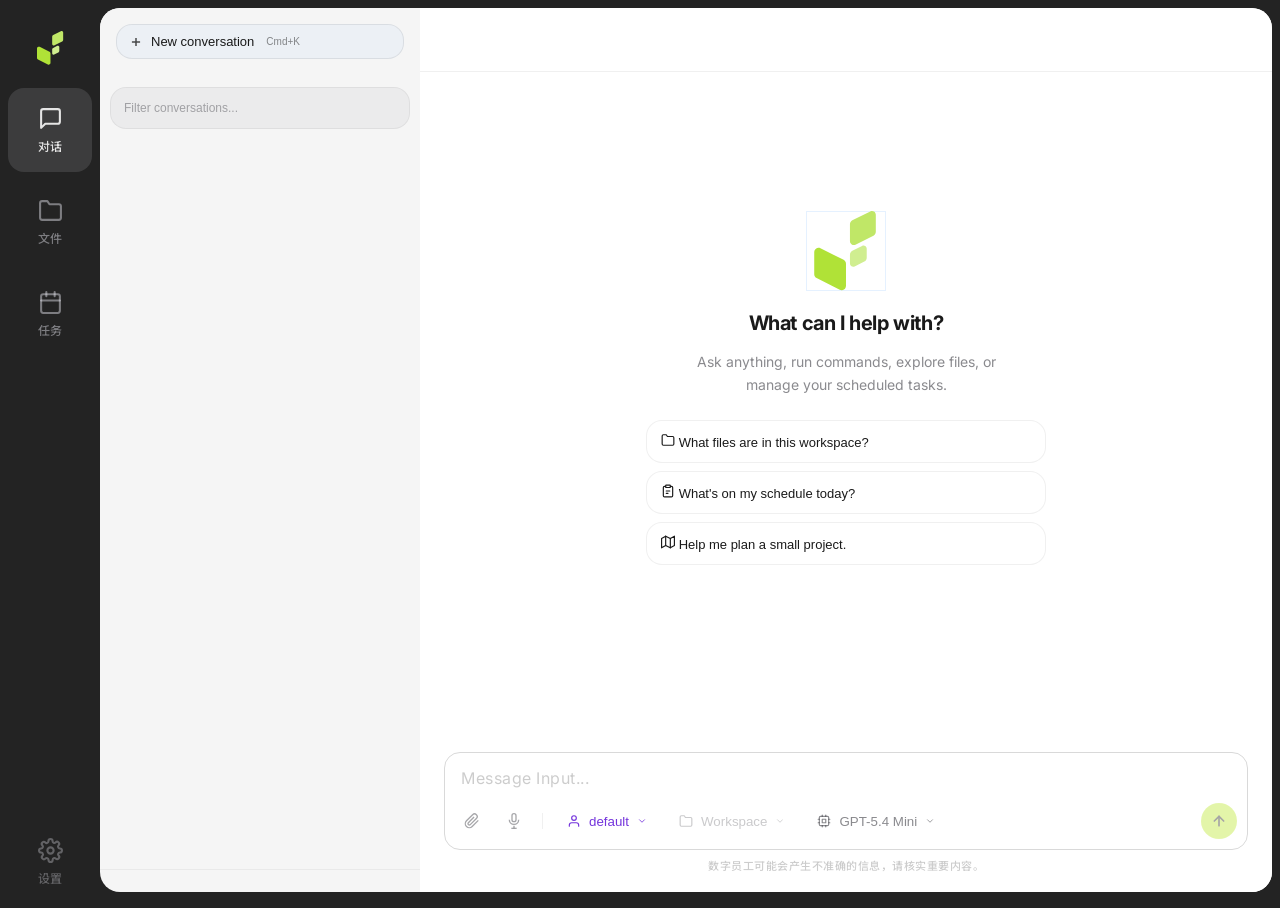
==== static/index.html @ 54cabff0 "feat: add "rerun onboarding" button in System settings Allows re-triggering the JDUI onboarding wiza" ====
<!doctype html>
<html lang="en">
<head>
<meta charset="utf-8">
<meta name="viewport" content="width=device-width, initial-scale=1">
<title>Hermes</title>
<script>(function(){localStorage.setItem('hermes-theme','jdui');document.documentElement.dataset.theme='jdui';})()</script>
<link rel="stylesheet" href="/static/style.css">
<link rel="stylesheet" href="/static/jdui.css">
<link rel="preconnect" href="https://fonts.googleapis.com">
<link rel="preconnect" href="https://fonts.gstatic.com" crossorigin>
<link href="https://fonts.googleapis.com/css2?family=Inter:wght@400;500;600;700&family=Noto+Sans+SC:wght@400;500;700&display=swap" rel="stylesheet">
  <!-- Prism.js syntax highlighting (loaded async, non-blocking) -->
  <link rel="stylesheet" href="https://cdn.jsdelivr.net/npm/prismjs@1.29.0/themes/prism-tomorrow.min.css" integrity="sha384-wFjoQjtV1y5jVHbt0p35Ui8aV8GVpEZkyF99OXWqP/eNJDU93D3Ugxkoyh6Y2I4A" crossorigin="anonymous">
  <script src="https://cdn.jsdelivr.net/npm/prismjs@1.29.0/components/prism-core.min.js" integrity="sha384-MXybTpajaBV0AkcBaCPT4KIvo0FzoCiWXgcihYsw4FUkEz0Pv3JGV6tk2G8vJtDc" crossorigin="anonymous" defer></script>
  <script src="https://cdn.jsdelivr.net/npm/prismjs@1.29.0/plugins/autoloader/prism-autoloader.min.js" integrity="sha384-Uq05+JLko69eOiPr39ta9bh7kld5PKZoU+fF7g0EXTAriEollhZ+DrN8Q/Oi8J2Q" crossorigin="anonymous" defer></script>
</head>
<body>
<div class="layout">
  <!-- JDUI compact left nav (hidden unless jdui theme) -->
  <nav class="jdui-nav" id="jduiNav">
    <div class="jdui-nav-logo">
      <svg width="27" height="34" viewBox="0 0 27 34" fill="none">
        <path d="M10.8425 33.4418L1.01193 28.5266C0.707839 28.3746 0.452095 28.1409 0.273362 27.8517C0.0946292 27.5625 -2.85304e-05 27.2293 6.45042e-09 26.8893V17.4904C0.000109948 17.1784 0.0799397 16.8716 0.231914 16.5992C0.383888 16.3267 0.602964 16.0976 0.868355 15.9336C1.13374 15.7696 1.43664 15.6761 1.74831 15.662C2.05998 15.6479 2.37007 15.7137 2.64916 15.8532L12.4797 20.7685C12.7838 20.9204 13.0395 21.1541 13.2183 21.4433C13.397 21.7325 13.4917 22.0657 13.4916 22.4057V31.8046C13.4917 32.1167 13.412 32.4235 13.2601 32.6961C13.1082 32.9687 12.8891 33.1979 12.6236 33.362C12.3582 33.526 12.0552 33.6195 11.7434 33.6335C11.4317 33.6474 11.1215 33.5815 10.8425 33.4418Z" fill="#B0E237"/>
        <path d="M17.5272 14.3061L25.1552 10.4907C25.4593 10.3387 25.7151 10.105 25.8938 9.81582C26.0725 9.52664 26.1672 9.1934 26.1672 8.85344V1.61917C26.1663 1.34303 26.095 1.07168 25.9601 0.830739C25.8252 0.589802 25.6311 0.387236 25.3961 0.242177C25.1611 0.0971179 24.8931 0.0143547 24.6172 0.00170538C24.3414 -0.0109439 24.0668 0.0469383 23.8196 0.169884L16.1887 3.98176C15.8846 4.13375 15.6289 4.36743 15.4501 4.65661C15.2714 4.94579 15.1767 5.27904 15.1768 5.61899V12.8533C15.1768 13.1301 15.2476 13.4023 15.3824 13.6441C15.5172 13.8859 15.7116 14.0892 15.9471 14.2348C16.1825 14.3803 16.4513 14.4633 16.7279 14.4758C17.0044 14.4883 17.2796 14.4299 17.5272 14.3061Z" fill="#C0E767"/>
        <path d="M17.1656 23.5561L21.2962 21.4908C21.6003 21.3388 21.856 21.1051 22.0348 20.8159C22.2135 20.5267 22.3082 20.1935 22.3081 19.8535V16.0774C22.3081 15.8431 22.2482 15.6128 22.1342 15.4082C22.0201 15.2036 21.8556 15.0315 21.6564 14.9084C21.4571 14.7852 21.2297 14.715 20.9956 14.7045C20.7616 14.694 20.5288 14.7434 20.3193 14.8482L16.1887 16.9135C15.8846 17.0655 15.6289 17.2992 15.4501 17.5884C15.2714 17.8775 15.1767 18.2108 15.1768 18.5507V22.3247C15.1764 22.5592 15.236 22.7898 15.3499 22.9947C15.4638 23.1996 15.6283 23.3719 15.8276 23.4953C16.0269 23.6187 16.2545 23.6891 16.4887 23.6997C16.7229 23.7104 16.9559 23.6609 17.1656 23.5561Z" fill="#D0EE90"/>
      </svg>
    </div>
    <div class="jdui-nav-items">
      <button class="jdui-nav-item active" data-panel="chat" onclick="switchPanel('chat');_jduiNavActivate(this)">
        <svg viewBox="0 0 24 24" fill="none" stroke="currentColor" stroke-width="2" stroke-linecap="round" stroke-linejoin="round"><path d="M21 15a2 2 0 0 1-2 2H7l-4 4V5a2 2 0 0 1 2-2h14a2 2 0 0 1 2 2z"/></svg>
        <span>对话</span>
      </button>
      <button class="jdui-nav-item" data-panel="workspaces" onclick="switchPanel('workspaces');_jduiNavActivate(this)">
        <svg viewBox="0 0 24 24" fill="none" stroke="currentColor" stroke-width="2" stroke-linecap="round" stroke-linejoin="round"><path d="M22 19a2 2 0 0 1-2 2H4a2 2 0 0 1-2-2V5a2 2 0 0 1 2-2h5l2 3h9a2 2 0 0 1 2 2z"/></svg>
        <span>文件</span>
      </button>
      <button class="jdui-nav-item" data-panel="tasks" onclick="switchPanel('tasks');_jduiNavActivate(this)">
        <svg viewBox="0 0 24 24" fill="none" stroke="currentColor" stroke-width="2" stroke-linecap="round" stroke-linejoin="round"><rect x="3" y="4" width="18" height="18" rx="2"/><line x1="16" y1="2" x2="16" y2="6"/><line x1="8" y1="2" x2="8" y2="6"/><line x1="3" y1="10" x2="21" y2="10"/></svg>
        <span>任务</span>
      </button>
    </div>
    <div class="jdui-nav-bottom" onclick="toggleSettings()">
      <svg viewBox="0 0 24 24" fill="none" stroke="currentColor" stroke-width="2" stroke-linecap="round" stroke-linejoin="round"><circle cx="12" cy="12" r="3"/><path d="M19.4 15a1.65 1.65 0 0 0 .33 1.82l.06.06a2 2 0 0 1-2.83 2.83l-.06-.06a1.65 1.65 0 0 0-1.82-.33 1.65 1.65 0 0 0-1 1.51V21a2 2 0 0 1-4 0v-.09A1.65 1.65 0 0 0 9 19.4a1.65 1.65 0 0 0-1.82.33l-.06.06a2 2 0 0 1-2.83-2.83l.06-.06A1.65 1.65 0 0 0 4.68 15a1.65 1.65 0 0 0-1.51-1H3a2 2 0 0 1 0-4h.09A1.65 1.65 0 0 0 4.6 9a1.65 1.65 0 0 0-.33-1.82l-.06-.06a2 2 0 0 1 2.83-2.83l.06.06A1.65 1.65 0 0 0 9 4.68a1.65 1.65 0 0 0 1-1.51V3a2 2 0 0 1 4 0v.09a1.65 1.65 0 0 0 1 1.51 1.65 1.65 0 0 0 1.82-.33l.06-.06a2 2 0 0 1 2.83 2.83l-.06.06A1.65 1.65 0 0 0 19.4 9a1.65 1.65 0 0 0 1.51 1H21a2 2 0 0 1 0 4h-.09a1.65 1.65 0 0 0-1.51 1z"/></svg>
      <span>设置</span>
    </div>
  </nav>
  <aside class="sidebar">

    <div class="sidebar-nav">
      <button class="nav-tab active" data-panel="chat" data-label="Chat" onclick="switchPanel('chat')" title="Chat" data-i18n-title="tab_chat"><svg width="18" height="18" viewBox="0 0 24 24" fill="none" stroke="currentColor" stroke-width="2" stroke-linecap="round" stroke-linejoin="round" aria-hidden="true"><path d="M21 15a2 2 0 0 1-2 2H7l-4 4V5a2 2 0 0 1 2-2h14a2 2 0 0 1 2 2z"/></svg></button>
      <button class="nav-tab" data-panel="tasks" data-label="Tasks" onclick="switchPanel('tasks')" title="Tasks" data-i18n-title="tab_tasks"><svg width="18" height="18" viewBox="0 0 24 24" fill="none" stroke="currentColor" stroke-width="2" stroke-linecap="round" stroke-linejoin="round" aria-hidden="true"><rect x="3" y="4" width="18" height="18" rx="2"/><line x1="16" y1="2" x2="16" y2="6"/><line x1="8" y1="2" x2="8" y2="6"/><line x1="3" y1="10" x2="21" y2="10"/></svg></button>
      <button class="nav-tab" data-panel="skills" data-label="Skills" onclick="switchPanel('skills')" title="Skills" data-i18n-title="tab_skills"><svg width="18" height="18" viewBox="0 0 24 24" fill="none" stroke="currentColor" stroke-width="2" stroke-linecap="round" stroke-linejoin="round" aria-hidden="true"><path d="M12 2L2 7l10 5 10-5-10-5z"/><path d="M2 17l10 5 10-5"/><path d="M2 12l10 5 10-5"/></svg></button>
      <button class="nav-tab" data-panel="memory" data-label="Memory" onclick="switchPanel('memory')" title="Memory" data-i18n-title="tab_memory"><svg width="18" height="18" viewBox="0 0 24 24" fill="none" stroke="currentColor" stroke-width="2" stroke-linecap="round" stroke-linejoin="round" aria-hidden="true"><path d="M12 2a7 7 0 0 1 7 7c0 2.5-1.3 4.7-3.2 6H8.2C6.3 13.7 5 11.5 5 9a7 7 0 0 1 7-7z"/><line x1="9" y1="17" x2="15" y2="17"/><line x1="10" y1="20" x2="14" y2="20"/></svg></button>
      <button class="nav-tab" data-panel="workspaces" data-label="Spaces" onclick="switchPanel('workspaces')" title="Spaces" data-i18n-title="tab_workspaces"><svg width="18" height="18" viewBox="0 0 24 24" fill="none" stroke="currentColor" stroke-width="2" stroke-linecap="round" stroke-linejoin="round" aria-hidden="true"><path d="M22 19a2 2 0 0 1-2 2H4a2 2 0 0 1-2-2V5a2 2 0 0 1 2-2h5l2 3h9a2 2 0 0 1 2 2z"/></svg></button>
      <button class="nav-tab" data-panel="profiles" data-label="Profiles" onclick="switchPanel('profiles')" title="Agent profiles" data-i18n-title="tab_profiles"><svg width="16" height="16" viewBox="0 0 24 24" fill="none" stroke="currentColor" stroke-width="2" stroke-linecap="round" stroke-linejoin="round"><path d="M20 21v-2a4 4 0 0 0-4-4H8a4 4 0 0 0-4 4v2"/><circle cx="12" cy="7" r="4"/></svg></button>
      <button class="nav-tab" data-panel="todos" data-label="Todos" onclick="switchPanel('todos')" title="Current task list" data-i18n-title="tab_todos"><svg width="18" height="18" viewBox="0 0 24 24" fill="none" stroke="currentColor" stroke-width="2" stroke-linecap="round" stroke-linejoin="round" aria-hidden="true"><rect x="3" y="5" width="6" height="6" rx="1"/><path d="m3 17 2 2 4-4"/><path d="M13 6h8"/><path d="M13 12h8"/><path d="M13 18h8"/></svg></button>
    </div>
    <!-- Chat panel -->
    <div class="panel-view active" id="panelChat">
      <div class="sidebar-section">
        <button class="new-chat-btn" id="btnNewChat">
          <svg width="14" height="14" viewBox="0 0 24 24" fill="none" stroke="currentColor" stroke-width="2.5"><line x1="12" y1="5" x2="12" y2="19"/><line x1="5" y1="12" x2="19" y2="12"/></svg>
          <span data-i18n="new_conversation">New conversation</span> <span style="font-size:10px;opacity:.5;margin-left:4px">Cmd+K</span>
        </button>
      </div>
      <div class="session-search"><input id="sessionSearch" placeholder="Filter conversations..." data-i18n-placeholder="filter_conversations" oninput="filterSessions()"></div>
      <div class="session-list" id="sessionList"></div>
    </div>
    <!-- Tasks (cron) panel -->
    <div class="panel-view" id="panelTasks">
      <div class="sidebar-section" style="padding-bottom:4px;display:flex;align-items:center;justify-content:space-between">
        <div style="font-size:11px;color:var(--muted)" data-i18n="scheduled_jobs">Scheduled jobs</div>
        <button class="cron-btn run" style="padding:3px 8px;font-size:10px" onclick="toggleCronForm()">+ <span data-i18n="new_job">New job</span></button>
      </div>
      <!-- Create job form (hidden by default) -->
      <div id="cronCreateForm" style="display:none;padding:8px 12px;border-bottom:1px solid var(--border);flex-shrink:0">
        <input id="cronFormName" placeholder="Job name (optional)" style="width:100%;background:rgba(255,255,255,.05);border:1px solid var(--border2);border-radius:6px;color:var(--text);padding:5px 8px;font-size:12px;outline:none;margin-bottom:6px">
        <input id="cronFormSchedule" placeholder="Schedule: '0 9 * * *' or 'every 1h'" style="width:100%;background:rgba(255,255,255,.05);border:1px solid var(--border2);border-radius:6px;color:var(--text);padding:5px 8px;font-size:12px;outline:none;margin-bottom:6px">
        <textarea id="cronFormPrompt" rows="3" placeholder="Prompt (must be self-contained)" style="width:100%;background:rgba(255,255,255,.05);border:1px solid var(--border2);border-radius:6px;color:var(--text);padding:5px 8px;font-size:12px;outline:none;resize:none;font-family:inherit;margin-bottom:6px"></textarea>
        <select id="cronFormDeliver" style="width:100%;background:rgba(255,255,255,.05);border:1px solid var(--border2);border-radius:6px;color:var(--text);padding:5px 8px;font-size:12px;outline:none;margin-bottom:6px">
          <option value="local">Local (save output only)</option>
          <option value="discord">Discord</option>
          <option value="telegram">Telegram</option>
        </select>
        <div class="skill-picker-wrap" style="margin-bottom:8px">
          <input id="cronFormSkillSearch" placeholder="Add skills (optional)..." style="width:100%;background:rgba(255,255,255,.05);border:1px solid var(--border2);border-radius:6px;color:var(--text);padding:5px 8px;font-size:12px;outline:none" autocomplete="off">
          <div id="cronFormSkillDropdown" class="skill-picker-dropdown" style="display:none"></div>
          <div id="cronFormSkillTags" class="skill-picker-tags"></div>
        </div>
        <div style="display:flex;gap:6px">
          <button class="cron-btn run" style="flex:1" onclick="submitCronCreate()" data-i18n="create_job">Create job</button>
          <button class="cron-btn" style="flex:1" onclick="toggleCronForm()" data-i18n="cancel">Cancel</button>
        </div>
        <div id="cronFormError" style="font-size:11px;color:var(--accent);margin-top:6px;display:none"></div>
      </div>
      <div class="cron-list" id="cronList"><div style="padding:12px;color:var(--muted);font-size:12px" data-i18n="loading">Loading...</div></div>
    </div>
    <!-- Skills panel -->
    <div class="panel-view" id="panelSkills">
      <div class="sidebar-section" style="padding-bottom:4px;display:flex;align-items:center;justify-content:space-between">
        <div class="skills-search" style="flex:1;padding:0"><input id="skillsSearch" placeholder="Search skills..." data-i18n-placeholder="search_skills" oninput="filterSkills()"></div>
        <button class="cron-btn run" style="padding:3px 8px;font-size:10px;flex-shrink:0;margin-left:6px" onclick="toggleSkillForm()">+ <span data-i18n="new_skill">New skill</span></button>
      </div>
      <!-- Skill create/edit form (hidden by default) -->
      <div id="skillCreateForm" style="display:none;padding:8px 12px;border-bottom:1px solid var(--border);flex-shrink:0">
        <input id="skillFormName" placeholder="Skill name (e.g. my-skill)" style="width:100%;background:rgba(255,255,255,.05);border:1px solid var(--border2);border-radius:6px;color:var(--text);padding:5px 8px;font-size:12px;outline:none;margin-bottom:6px;box-sizing:border-box">
        <input id="skillFormCategory" placeholder="Category (optional, e.g. devops)" style="width:100%;background:rgba(255,255,255,.05);border:1px solid var(--border2);border-radius:6px;color:var(--text);padding:5px 8px;font-size:12px;outline:none;margin-bottom:6px;box-sizing:border-box">
        <textarea id="skillFormContent" rows="6" placeholder="SKILL.md content (YAML frontmatter + markdown body)" style="width:100%;background:rgba(255,255,255,.05);border:1px solid var(--border2);border-radius:6px;color:var(--text);padding:5px 8px;font-size:12px;outline:none;resize:vertical;font-family:'SF Mono',ui-monospace,monospace;margin-bottom:6px;box-sizing:border-box"></textarea>
        <div style="display:flex;gap:6px">
          <button class="cron-btn run" style="flex:1" onclick="submitSkillSave()" data-i18n="save_skill">Save skill</button>
          <button class="cron-btn" style="flex:1" onclick="toggleSkillForm()" data-i18n="cancel">Cancel</button>
        </div>
        <div id="skillFormError" style="font-size:11px;color:var(--accent);margin-top:6px;display:none"></div>
      </div>
      <div class="skills-list" id="skillsList"><div style="padding:12px;color:var(--muted);font-size:12px" data-i18n="loading">Loading...</div></div>
    </div>
    <!-- Memory panel -->
    <div class="panel-view" id="panelMemory">
      <div style="padding:8px 12px 4px;display:flex;align-items:center;justify-content:space-between;flex-shrink:0">
        <span style="font-size:11px;color:var(--muted)" data-i18n="personal_memory">Personal memory</span>
        <button class="cron-btn run" id="memEditBtn" style="padding:3px 8px;font-size:10px" onclick="toggleMemoryEdit()"><svg width="12" height="12" viewBox="0 0 24 24" fill="none" stroke="currentColor" stroke-width="2" stroke-linecap="round" stroke-linejoin="round" aria-hidden="true"><path d="M17 3a2.85 2.83 0 1 1 4 4L7.5 20.5 2 22l1.5-5.5Z"/></svg> <span data-i18n="edit">Edit</span></button>
      </div>
      <div class="memory-panel" id="memoryPanel"><div style="color:var(--muted);font-size:12px" data-i18n="loading">Loading...</div></div>
      <!-- Memory edit form (hidden by default) -->
      <div id="memoryEditForm" style="display:none;padding:8px 12px;border-top:1px solid var(--border);flex-shrink:0">
        <div style="font-size:11px;color:var(--muted);margin-bottom:4px"><span data-i18n="editing">Editing</span>: <span id="memEditSection">memory</span></div>
        <textarea id="memEditContent" rows="10" style="width:100%;background:rgba(255,255,255,.05);border:1px solid var(--border2);border-radius:6px;color:var(--text);padding:5px 8px;font-size:11px;outline:none;resize:vertical;font-family:'SF Mono',ui-monospace,monospace;box-sizing:border-box;margin-bottom:6px;line-height:1.5"></textarea>
        <div style="display:flex;gap:6px">
          <button class="cron-btn run" style="flex:1" onclick="submitMemorySave()" data-i18n="save">Save</button>
          <button class="cron-btn" style="flex:1" onclick="closeMemoryEdit()" data-i18n="cancel">Cancel</button>
        </div>
        <div id="memEditError" style="font-size:11px;color:var(--accent);margin-top:6px;display:none"></div>
      </div>
    </div>
    <!-- Todo panel -->
    <div class="panel-view" id="panelTodos">
      <div style="padding:10px 12px 4px;font-size:11px;color:var(--muted);flex-shrink:0" data-i18n="current_task_list">Current task list</div>
      <div id="todoPanel" style="flex:1;overflow-y:auto;padding:8px 12px"></div>
    </div>
    <!-- Workspaces panel -->
    <div class="panel-view" id="panelWorkspaces">
      <div style="padding:10px 12px 4px;font-size:11px;color:var(--muted)" data-i18n="workspace_desc">Add and switch workspaces for your sessions.</div>
      <div style="flex:1;overflow-y:auto;padding:0 12px 12px" id="workspacesPanel"><div style="color:var(--muted);font-size:12px" data-i18n="loading">Loading...</div></div>
    </div>
    <!-- Profiles panel -->
    <div class="panel-view" id="panelProfiles">
      <div class="sidebar-section" style="padding-bottom:4px;display:flex;align-items:center;justify-content:space-between">
        <div style="font-size:11px;color:var(--muted)" data-i18n="tab_profiles">Agent profiles</div>
        <button class="cron-btn run" style="padding:3px 8px;font-size:10px" onclick="toggleProfileForm()">+ <span data-i18n="new_profile">New profile</span></button>
      </div>
      <!-- Profile create form (hidden by default) -->
      <div id="profileCreateForm" style="display:none;padding:8px 12px;border-bottom:1px solid var(--border);flex-shrink:0">
        <input id="profileFormName" placeholder="Profile name (lowercase, a-z 0-9 hyphens)" style="width:100%;background:rgba(255,255,255,.05);border:1px solid var(--border2);border-radius:6px;color:var(--text);padding:5px 8px;font-size:12px;outline:none;margin-bottom:6px;box-sizing:border-box">
        <label style="display:flex;align-items:center;gap:6px;font-size:11px;color:var(--muted);margin-bottom:8px;cursor:pointer">
          <input type="checkbox" id="profileFormClone" style="accent-color:var(--accent)"> Clone config from active profile
        </label>
        <input id="profileFormBaseUrl" placeholder="Base URL (optional, e.g. http://localhost:11434)" style="width:100%;background:rgba(255,255,255,.05);border:1px solid var(--border2);border-radius:6px;color:var(--text);padding:5px 8px;font-size:12px;outline:none;margin-bottom:6px;box-sizing:border-box">
        <input id="profileFormApiKey" type="password" placeholder="API key (optional)" style="width:100%;background:rgba(255,255,255,.05);border:1px solid var(--border2);border-radius:6px;color:var(--text);padding:5px 8px;font-size:12px;outline:none;margin-bottom:6px;box-sizing:border-box">
        <div style="display:flex;gap:6px">
          <button class="cron-btn run" style="flex:1" onclick="submitProfileCreate()">Create</button>
          <button class="cron-btn" style="flex:1" onclick="toggleProfileForm()">Cancel</button>
        </div>
        <div id="profileFormError" style="font-size:11px;color:var(--accent);margin-top:6px;display:none"></div>
      </div>
      <div style="flex:1;overflow-y:auto;padding:0 12px 12px" id="profilesPanel"><div style="color:var(--muted);font-size:12px">Loading...</div></div>
    </div>
    <div class="sidebar-bottom">
      <button class="hermes-launch-btn" id="btnHermesPanel" onclick="toggleSettings()" title="Open Hermes control center">
        <span class="hermes-launch-icon" aria-hidden="true"><svg xmlns="http://www.w3.org/2000/svg" viewBox="0 0 64 64">
          <defs>
            <linearGradient id="hermes-gold-sidebar" x1="0%" y1="0%" x2="0%" y2="100%">
              <stop offset="0%" style="stop-color:#F5C542;stop-opacity:1"/>
              <stop offset="100%" style="stop-color:#D4961C;stop-opacity:1"/>
            </linearGradient>
          </defs>
          <rect x="30" y="10" width="4" height="46" rx="2" fill="url(#hermes-gold-sidebar)"/>
          <path d="M30 18 C24 14, 14 14, 10 18 C14 16, 22 16, 28 20" fill="#F5C542" opacity="0.9"/>
          <path d="M30 22 C26 19, 18 19, 14 22 C18 20, 24 20, 28 24" fill="#D4961C" opacity="0.8"/>
          <path d="M34 18 C40 14, 50 14, 54 18 C50 16, 42 16, 36 20" fill="#F5C542" opacity="0.9"/>
          <path d="M34 22 C38 19, 46 19, 50 22 C46 20, 40 20, 36 24" fill="#D4961C" opacity="0.8"/>
          <path d="M32 48 C22 44, 20 38, 26 34 C20 36, 18 42, 24 46 C18 40, 22 30, 30 28 C24 32, 22 38, 28 42" fill="none" stroke="#F5C542" stroke-width="2.5" stroke-linecap="round"/>
          <path d="M32 48 C42 44, 44 38, 38 34 C44 36, 46 42, 40 46 C46 40, 42 30, 34 28 C40 32, 42 38, 36 42" fill="none" stroke="#D4961C" stroke-width="2.5" stroke-linecap="round"/>
          <circle cx="32" cy="10" r="4" fill="#F5C542"/>
          <circle cx="32" cy="10" r="2" fill="#FFF8E1" opacity="0.7"/>
        </svg></span>
        <span class="hermes-launch-copy">
          <span class="hermes-launch-title">Hermes WebUI</span>
          <span class="hermes-launch-meta">Preferences, imports, exports</span>
        </span>
        <span class="hermes-launch-chevron" aria-hidden="true"><svg width="14" height="14" viewBox="0 0 24 24" fill="none" stroke="currentColor" stroke-width="2" stroke-linecap="round" stroke-linejoin="round"><polyline points="9 18 15 12 9 6"/></svg></span>
      </button>
    </div>
  <div class="resize-handle" id="sidebarResize"></div>
  </aside>
  <main class="main">
    <div class="topbar">
      <button class="mobile-hamburger" id="btnHamburger" onclick="toggleMobileSidebar()" title="Menu">
        <svg width="20" height="20" viewBox="0 0 24 24" fill="none" stroke="currentColor" stroke-width="2"><line x1="3" y1="6" x2="21" y2="6"/><line x1="3" y1="12" x2="21" y2="12"/><line x1="3" y1="18" x2="21" y2="18"/></svg>
      </button>
      <div style="flex:1;min-width:0;overflow:hidden"><div class="topbar-title" id="topbarTitle">Hermes</div><div class="topbar-meta" id="topbarMeta" data-i18n="new_conversation">Start a new conversation</div></div>
      <div class="topbar-chips">
        <button class="chip workspace-toggle-btn" id="btnWorkspacePanelToggle" onclick="toggleWorkspacePanel()" title="Show workspace panel" aria-pressed="false"><svg width="14" height="14" viewBox="0 0 24 24" fill="none" stroke="currentColor" stroke-width="2" stroke-linecap="round" stroke-linejoin="round" aria-hidden="true"><path d="M22 19a2 2 0 0 1-2 2H4a2 2 0 0 1-2-2V5a2 2 0 0 1 2-2h5l2 3h9a2 2 0 0 1 2 2z"/></svg><span class="workspace-toggle-label">Files</span></button>
      </div>
    </div>
    <div class="messages" id="messages">
      <div class="empty-state" id="emptyState">
        <div class="empty-logo"><svg xmlns="http://www.w3.org/2000/svg" viewBox="0 0 64 64" width="80" height="80" aria-label="Hermes caduceus">
          <defs>
            <linearGradient id="hermes-gold" x1="0%" y1="0%" x2="0%" y2="100%">
              <stop offset="0%" style="stop-color:#F5C542;stop-opacity:1"/>
              <stop offset="100%" style="stop-color:#D4961C;stop-opacity:1"/>
            </linearGradient>
          </defs>
          <rect x="30" y="10" width="4" height="46" rx="2" fill="url(#hermes-gold)"/>
          <path d="M30 18 C24 14, 14 14, 10 18 C14 16, 22 16, 28 20" fill="#F5C542" opacity="0.9"/>
          <path d="M30 22 C26 19, 18 19, 14 22 C18 20, 24 20, 28 24" fill="#D4961C" opacity="0.8"/>
          <path d="M34 18 C40 14, 50 14, 54 18 C50 16, 42 16, 36 20" fill="#F5C542" opacity="0.9"/>
          <path d="M34 22 C38 19, 46 19, 50 22 C46 20, 40 20, 36 24" fill="#D4961C" opacity="0.8"/>
          <path d="M32 48 C22 44, 20 38, 26 34 C20 36, 18 42, 24 46 C18 40, 22 30, 30 28 C24 32, 22 38, 28 42" fill="none" stroke="#F5C542" stroke-width="2.5" stroke-linecap="round"/>
          <path d="M32 48 C42 44, 44 38, 38 34 C44 36, 46 42, 40 46 C46 40, 42 30, 34 28 C40 32, 42 38, 36 42" fill="none" stroke="#D4961C" stroke-width="2.5" stroke-linecap="round"/>
          <circle cx="32" cy="10" r="4" fill="#F5C542"/>
          <circle cx="32" cy="10" r="2" fill="#FFF8E1" opacity="0.7"/>
        </svg></div>
        <h2 data-i18n="empty_title">What can I help with?</h2>
        <p data-i18n="empty_subtitle">Ask anything, run commands, explore files, or manage your scheduled tasks.</p>
        <div class="suggestion-grid">
          <button class="suggestion" data-msg="What files are in this workspace?"><svg width="14" height="14" viewBox="0 0 24 24" fill="none" stroke="currentColor" stroke-width="2" stroke-linecap="round" stroke-linejoin="round" aria-hidden="true"><path d="M22 19a2 2 0 0 1-2 2H4a2 2 0 0 1-2-2V5a2 2 0 0 1 2-2h5l2 3h9a2 2 0 0 1 2 2z"/></svg> <span data-i18n="suggest_files">What files are in this workspace?</span></button>
          <button class="suggestion" data-msg="What's on my schedule today?"><svg width="14" height="14" viewBox="0 0 24 24" fill="none" stroke="currentColor" stroke-width="2" stroke-linecap="round" stroke-linejoin="round" aria-hidden="true"><path d="M16 4h2a2 2 0 0 1 2 2v14a2 2 0 0 1-2 2H6a2 2 0 0 1-2-2V6a2 2 0 0 1 2-2h2"/><rect x="8" y="2" width="8" height="4" rx="1" ry="1"/><line x1="9" y1="12" x2="15" y2="12"/><line x1="9" y1="16" x2="12" y2="16"/></svg> <span data-i18n="suggest_schedule">What's on my schedule today?</span></button>
          <button class="suggestion" data-msg="Help me plan a small project."><svg width="14" height="14" viewBox="0 0 24 24" fill="none" stroke="currentColor" stroke-width="2" stroke-linecap="round" stroke-linejoin="round" aria-hidden="true"><polygon points="1 6 1 22 8 18 16 22 23 18 23 2 16 6 8 2 1 6"/><line x1="8" y1="2" x2="8" y2="18"/><line x1="16" y1="6" x2="16" y2="22"/></svg> <span data-i18n="suggest_plan">Help me plan a small project.</span></button>
        </div>
      </div>
      <div class="messages-inner" id="msgInner"></div>
      <div id="liveToolCards" style="display:none;max-width:800px;margin:0 auto;width:100%;padding:0 24px;"></div>
    </div>
    <div class="update-banner" id="updateBanner">
      <span id="updateMsg"></span>
      <div style="display:flex;gap:8px;flex-shrink:0">
        <button class="update-btn" onclick="dismissUpdate()">Later</button>
        <button class="update-btn update-primary" id="btnApplyUpdate" onclick="applyUpdates()">Update Now</button>
      </div>
    </div>
    <div class="reconnect-banner" id="reconnectBanner">
      <span id="reconnectMsg"><svg width="13" height="13" viewBox="0 0 24 24" fill="none" stroke="currentColor" stroke-width="2" stroke-linecap="round" stroke-linejoin="round" aria-hidden="true" style="vertical-align:-1px"><path d="M10.29 3.86L1.82 18a2 2 0 0 0 1.71 3h16.94a2 2 0 0 0 1.71-3L13.71 3.86a2 2 0 0 0-3.42 0z"/><line x1="12" y1="9" x2="12" y2="13"/><line x1="12" y1="17" x2="12.01" y2="17"/></svg> A response may have been in progress when you last left. Reload messages?</span>
      <div style="display:flex;gap:8px;flex-shrink:0">
        <button class="reconnect-btn" onclick="dismissReconnect()">Dismiss</button>
        <button class="reconnect-btn" onclick="refreshSession()"><svg width="13" height="13" viewBox="0 0 24 24" fill="none" stroke="currentColor" stroke-width="2" stroke-linecap="round" stroke-linejoin="round" aria-hidden="true" style="vertical-align:-1px"><polyline points="23 4 23 10 17 10"/><polyline points="1 20 1 14 7 14"/><path d="M3.51 9a9 9 0 0 1 14.85-3.36L23 10M1 14l4.64 4.36A9 9 0 0 0 20.49 15"/></svg> Reload</button>
      </div>
    </div>
    <div class="approval-card" id="approvalCard" role="alertdialog" aria-labelledby="approvalHeading" aria-describedby="approvalDesc">
      <div class="approval-inner">
        <div class="approval-header">
          <svg width="14" height="14" viewBox="0 0 24 24" fill="none" stroke="currentColor" stroke-width="2"><path d="M10.29 3.86L1.82 18a2 2 0 0 0 1.71 3h16.94a2 2 0 0 0 1.71-3L13.71 3.86a2 2 0 0 0-3.42 0z"/><line x1="12" y1="9" x2="12" y2="13"/><line x1="12" y1="17" x2="12.01" y2="17"/></svg>
          <span id="approvalHeading" data-i18n="approval_heading">Approval required</span>
        </div>
        <div class="approval-desc" id="approvalDesc"></div>
        <div class="approval-cmd" id="approvalCmd"></div>
        <div class="approval-btns">
          <button class="approval-btn once" id="approvalBtnOnce" onclick="respondApproval('once')" title="Allow this one command (Enter)" data-i18n-title="approval_btn_once_title">
            <span class="approval-btn-icon"><svg width="14" height="14" viewBox="0 0 24 24" fill="none" stroke="currentColor" stroke-width="2.5" stroke-linecap="round" stroke-linejoin="round" aria-hidden="true"><polyline points="20 6 9 17 4 12"/></svg></span>
            <span class="approval-btn-label" data-i18n="approval_btn_once">Allow once</span>
            <kbd class="approval-kbd">↵</kbd>
          </button>
          <button class="approval-btn session" id="approvalBtnSession" onclick="respondApproval('session')" title="Allow for this session">
            <span class="approval-btn-icon"><svg width="14" height="14" viewBox="0 0 24 24" fill="none" stroke="currentColor" stroke-width="2" stroke-linecap="round" stroke-linejoin="round" aria-hidden="true"><rect x="3" y="11" width="18" height="11" rx="2" ry="2"/><path d="M7 11V7a5 5 0 0 1 10 0v4"/></svg></span>
            <span class="approval-btn-label" data-i18n="approval_btn_session">Allow session</span>
          </button>
          <button class="approval-btn always" id="approvalBtnAlways" onclick="respondApproval('always')" title="Always allow this command pattern">
            <span class="approval-btn-icon"><svg width="14" height="14" viewBox="0 0 24 24" fill="none" stroke="currentColor" stroke-width="2" stroke-linecap="round" stroke-linejoin="round" aria-hidden="true"><polygon points="12 2 15.09 8.26 22 9.27 17 14.14 18.18 21.02 12 17.77 5.82 21.02 7 14.14 2 9.27 8.91 8.26 12 2"/></svg></span>
            <span class="approval-btn-label" data-i18n="approval_btn_always">Always allow</span>
          </button>
          <button class="approval-btn deny" id="approvalBtnDeny" onclick="respondApproval('deny')" title="Deny — do not run this command">
            <span class="approval-btn-icon"><svg width="14" height="14" viewBox="0 0 24 24" fill="none" stroke="currentColor" stroke-width="2.5" stroke-linecap="round" stroke-linejoin="round" aria-hidden="true"><line x1="18" y1="6" x2="6" y2="18"/><line x1="6" y1="6" x2="18" y2="18"/></svg></span>
            <span class="approval-btn-label" data-i18n="approval_btn_deny">Deny</span>
          </button>
        </div>
      </div>
    </div>
    <div class="composer-wrap" id="composerWrap">
      <div class="cmd-dropdown" id="cmdDropdown"></div>
      <div class="composer-box" id="composerBox">
        <div class="drop-hint" id="dropHint">
          <svg width="28" height="28" viewBox="0 0 24 24" fill="none" stroke="currentColor" stroke-width="1.5"><path d="M21 15v4a2 2 0 0 1-2 2H5a2 2 0 0 1-2-2v-4"/><polyline points="17 8 12 3 7 8"/><line x1="12" y1="3" x2="12" y2="15"/></svg>
          Drop files to upload to workspace
        </div>
        <div class="attach-tray" id="attachTray"></div>
        <div class="mic-status" id="micStatus" style="display:none"><span class="mic-dot"></span> Listening…</div>
        <textarea id="msg" rows="1" placeholder="Message Input..."></textarea>
        <div class="composer-footer">
          <div class="composer-left">
            <input type="file" id="fileInput" multiple accept="image/*,text/*,application/pdf,application/json,.md,.py,.js,.ts,.yaml,.yml,.toml,.csv,.sh,.txt,.log,.env" style="display:none">
            <button class="icon-btn" id="btnAttach" title="Attach files">
              <svg width="16" height="16" viewBox="0 0 24 24" fill="none" stroke="currentColor" stroke-width="2"><path d="M21.44 11.05l-9.19 9.19a6 6 0 0 1-8.49-8.49l9.19-9.19a4 4 0 0 1 5.66 5.66l-9.2 9.19a2 2 0 0 1-2.83-2.83l8.49-8.48"/></svg>
            </button>
            <button class="icon-btn mic-btn" id="btnMic" title="Voice input" style="display:none">
              <svg width="16" height="16" viewBox="0 0 24 24" fill="none" stroke="currentColor" stroke-width="2">
                <rect x="9" y="1" width="6" height="12" rx="3"/>
                <path d="M5 10a7 7 0 0 0 14 0"/>
                <line x1="12" y1="19" x2="12" y2="23"/>
                <line x1="8" y1="23" x2="16" y2="23"/>
              </svg>
            </button>
            <div class="composer-divider" aria-hidden="true"></div>
            <div id="profileChipWrap" class="composer-profile-wrap">
              <button class="composer-profile-chip profile-chip" id="profileChip" type="button" onclick="toggleProfileDropdown()" title="Switch profile">
                <span class="composer-profile-icon" aria-hidden="true"><svg width="14" height="14" viewBox="0 0 24 24" fill="none" stroke="currentColor" stroke-width="2" stroke-linecap="round" stroke-linejoin="round"><path d="M20 21v-2a4 4 0 0 0-4-4H8a4 4 0 0 0-4 4v2"/><circle cx="12" cy="7" r="4"/></svg></span>
                <span class="composer-profile-label" id="profileChipLabel">default</span>
                <span class="composer-profile-chevron" aria-hidden="true"><svg width="10" height="10" viewBox="0 0 24 24" fill="none" stroke="currentColor" stroke-width="2" stroke-linecap="round" stroke-linejoin="round"><polyline points="6 9 12 15 18 9"/></svg></span>
              </button>
            </div>
            <div class="composer-ws-wrap">
              <button class="composer-workspace-chip ws-chip" id="composerWorkspaceChip" type="button" onclick="toggleComposerWsDropdown()" title="Switch workspace" disabled>
                <span class="composer-workspace-icon" aria-hidden="true"><svg width="14" height="14" viewBox="0 0 24 24" fill="none" stroke="currentColor" stroke-width="2" stroke-linecap="round" stroke-linejoin="round"><path d="M22 19a2 2 0 0 1-2 2H4a2 2 0 0 1-2-2V5a2 2 0 0 1 2-2h5l2 3h9a2 2 0 0 1 2 2z"/></svg></span>
                <span class="composer-workspace-label" id="composerWorkspaceLabel">Workspace</span>
                <span class="composer-workspace-chevron" aria-hidden="true"><svg width="10" height="10" viewBox="0 0 24 24" fill="none" stroke="currentColor" stroke-width="2" stroke-linecap="round" stroke-linejoin="round"><polyline points="6 9 12 15 18 9"/></svg></span>
              </button>
            </div>
            <div class="composer-model-wrap">
              <button class="composer-model-chip" id="composerModelChip" type="button" onclick="toggleModelDropdown()" title="Conversation model">
                <span class="composer-model-icon" aria-hidden="true"><svg width="14" height="14" viewBox="0 0 24 24" fill="none" stroke="currentColor" stroke-width="2" stroke-linecap="round" stroke-linejoin="round"><rect x="4" y="4" width="16" height="16" rx="2"/><rect x="9" y="9" width="6" height="6"/><path d="M15 2v2"/><path d="M15 20v2"/><path d="M2 15h2"/><path d="M2 9h2"/><path d="M20 15h2"/><path d="M20 9h2"/><path d="M9 2v2"/><path d="M9 20v2"/></svg></span>
                <span class="composer-model-label" id="composerModelLabel">Model</span>
                <span class="composer-model-chevron" aria-hidden="true"><svg width="10" height="10" viewBox="0 0 24 24" fill="none" stroke="currentColor" stroke-width="2" stroke-linecap="round" stroke-linejoin="round"><polyline points="6 9 12 15 18 9"/></svg></span>
              </button>
              <select id="modelSelect" class="composer-model-select" title="Conversation model" aria-hidden="true" tabindex="-1">
              <optgroup label="OpenAI">
                <option value="openai/gpt-5.4-mini">GPT-5.4 Mini</option>
                <option value="openai/gpt-4o">GPT-4o</option>
                <option value="openai/o3">o3</option>
                <option value="openai/o4-mini">o4-mini</option>
              </optgroup>
              <optgroup label="Anthropic">
                <option value="anthropic/claude-sonnet-4.6">Claude Sonnet 4.6</option>
                <option value="anthropic/claude-sonnet-4-5">Claude Sonnet 4.5</option>
                <option value="anthropic/claude-haiku-3-5">Claude Haiku 3.5</option>
              </optgroup>
              <optgroup label="Other">
                <option value="google/gemini-2.5-pro">Gemini 2.5 Pro</option>
                <option value="deepseek/deepseek-chat-v3-0324">DeepSeek V3</option>
                <option value="meta-llama/llama-4-scout">Llama 4 Scout</option>
              </optgroup>
            </select>
            </div>
          </div>
          <div class="composer-right">
            <span class="composer-status" id="composerStatus" style="display:none"></span>
            <div class="ctx-indicator-wrap" id="ctxIndicatorWrap" style="display:none">
              <button class="ctx-indicator" id="ctxIndicator" type="button" aria-label="Context window usage" aria-describedby="ctxTooltip">
                <span class="ctx-ring">
                  <svg class="ctx-ring-svg" viewBox="0 0 24 24" aria-hidden="true">
                    <circle class="ctx-ring-track" cx="12" cy="12" r="9.75"></circle>
                    <circle class="ctx-ring-value" id="ctxRingValue" cx="12" cy="12" r="9.75"></circle>
                  </svg>
                  <span class="ctx-ring-center" id="ctxPercent">0</span>
                </span>
              </button>
              <div class="ctx-tooltip" id="ctxTooltip" role="tooltip" aria-hidden="true">
                <div class="ctx-tooltip-title">Context window</div>
                <div class="ctx-tooltip-line" id="ctxTooltipUsage"></div>
                <div class="ctx-tooltip-line" id="ctxTooltipTokens"></div>
                <div class="ctx-tooltip-line" id="ctxTooltipThreshold"></div>
                <div class="ctx-tooltip-line" id="ctxTooltipCost" style="display:none"></div>
              </div>
            </div>
            <button class="cancel-btn" id="btnCancel" onclick="cancelStream()" style="display:none" title="Stop generation" aria-label="Stop generation">
              <svg width="14" height="14" viewBox="0 0 24 24" fill="none" stroke="currentColor" stroke-width="2" stroke-linecap="round" stroke-linejoin="round" aria-hidden="true"><rect x="5" y="5" width="14" height="14" rx="2"></rect></svg>
            </button>
            <button class="send-btn" id="btnSend" title="Send message" disabled>
              <svg width="16" height="16" viewBox="0 0 24 24" fill="none" stroke="currentColor" stroke-width="2.5" stroke-linecap="round" stroke-linejoin="round"><line x1="12" y1="19" x2="12" y2="5"/><polyline points="5 12 12 5 19 12"/></svg>
            </button>
          </div>
          <div class="profile-dropdown" id="profileDropdown"></div>
          <div class="ws-dropdown ws-dropdown-footer" id="composerWsDropdown"></div>
          <div class="model-dropdown" id="composerModelDropdown"></div>
        </div>
        <div class="upload-bar-wrap" id="uploadBarWrap"><div class="upload-bar" id="uploadBar"></div></div>
      </div>
    </div>
  </main>
  <aside class="rightpanel">
    <div class="resize-handle" id="rightpanelResize"></div>
    <div class="panel-header">
      <span>Workspace</span>
      <span class="git-badge" id="gitBadge" style="display:none"></span>
      <div class="panel-actions">
        <button class="panel-icon-btn" id="btnCollapseWorkspacePanel" title="Hide workspace panel" onclick="toggleWorkspacePanel(false)"><svg width="14" height="14" viewBox="0 0 24 24" fill="none" stroke="currentColor" stroke-width="2" stroke-linecap="round" stroke-linejoin="round" aria-hidden="true"><polyline points="15 18 9 12 15 6"/></svg></button>
        <button class="panel-icon-btn" id="btnUpDir" title="Parent directory" onclick="navigateUp()" style="display:none"><svg width="14" height="14" viewBox="0 0 24 24" fill="none" stroke="currentColor" stroke-width="2" stroke-linecap="round" stroke-linejoin="round" aria-hidden="true"><line x1="12" y1="19" x2="12" y2="5"/><polyline points="5 12 12 5 19 12"/></svg></button>
        <button class="panel-icon-btn" id="btnNewFile" title="New file" onclick="promptNewFile()"><svg width="14" height="14" viewBox="0 0 24 24" fill="none" stroke="currentColor" stroke-width="2" stroke-linecap="round" stroke-linejoin="round" aria-hidden="true"><line x1="12" y1="5" x2="12" y2="19"/><line x1="5" y1="12" x2="19" y2="12"/></svg></button>
        <button class="panel-icon-btn" id="btnNewFolder" title="New folder" onclick="promptNewFolder()"><svg width="14" height="14" viewBox="0 0 24 24" fill="none" stroke="currentColor" stroke-width="2" stroke-linecap="round" stroke-linejoin="round" aria-hidden="true"><path d="M22 19a2 2 0 0 1-2 2H4a2 2 0 0 1-2-2V5a2 2 0 0 1 2-2h5l2 3h9a2 2 0 0 1 2 2z"/></svg></button>
        <button class="panel-icon-btn" id="btnRefreshPanel" title="Refresh" onclick="if(S.session)loadDir(S.currentDir)"><svg width="14" height="14" viewBox="0 0 24 24" fill="none" stroke="currentColor" stroke-width="2" stroke-linecap="round" stroke-linejoin="round" aria-hidden="true"><polyline points="23 4 23 10 17 10"/><polyline points="1 20 1 14 7 14"/><path d="M3.51 9a9 9 0 0 1 14.85-3.36L23 10M1 14l4.64 4.36A9 9 0 0 0 20.49 15"/></svg></button>
        <button class="panel-icon-btn close-preview" id="btnClearPreview" title="Close preview"><svg width="14" height="14" viewBox="0 0 24 24" fill="none" stroke="currentColor" stroke-width="2" stroke-linecap="round" stroke-linejoin="round" aria-hidden="true"><line x1="18" y1="6" x2="6" y2="18"/><line x1="6" y1="6" x2="18" y2="18"/></svg></button>
        <button class="panel-icon-btn mobile-close-btn" onclick="closeWorkspacePanel()" title="Close" aria-label="Close workspace panel">×</button>
      </div>
    </div>
    <div class="breadcrumb-bar" id="breadcrumbBar" style="display:none"></div>
    <div class="file-tree" id="fileTree"></div>
    <div class="preview-area" id="previewArea">
      <div class="preview-path" id="previewPath">
        <span id="previewPathText"></span>
        <span class="preview-badge" id="previewBadge"></span>
        <button id="btnDownloadFile" class="panel-icon-btn" style="margin-left:auto;font-size:12px;width:auto;padding:2px 8px;display:inline-flex;align-items:center;gap:4px" onclick="downloadFile(_previewCurrentPath)" title="Download file to your computer"><svg width="13" height="13" viewBox="0 0 24 24" fill="none" stroke="currentColor" stroke-width="2" stroke-linecap="round" stroke-linejoin="round" aria-hidden="true"><path d="M21 15v4a2 2 0 0 1-2 2H5a2 2 0 0 1-2-2v-4"/><polyline points="7 10 12 15 17 10"/><line x1="12" y1="15" x2="12" y2="3"/></svg> Download</button>
        <button id="btnEditFile" class="panel-icon-btn" style="font-size:12px;width:auto;padding:2px 8px;display:none;align-items:center;gap:4px" onclick="toggleEditMode()"><svg width="13" height="13" viewBox="0 0 24 24" fill="none" stroke="currentColor" stroke-width="2" stroke-linecap="round" stroke-linejoin="round" aria-hidden="true"><path d="M17 3a2.85 2.83 0 1 1 4 4L7.5 20.5 2 22l1.5-5.5Z"/></svg> Edit</button>
      </div>
      <pre class="preview-code" id="previewCode"></pre>
      <div class="preview-img-wrap" id="previewImgWrap" style="display:none"><img class="preview-img" id="previewImg" src="" alt=""></div>
      <div class="preview-md" id="previewMd" style="display:none"></div>
      <textarea id="previewEditArea" style="display:none;flex:1;width:100%;background:var(--code-bg);color:#e2e8f0;border:1px solid var(--border2);border-radius:8px;padding:12px;font-family:'SF Mono',ui-monospace,monospace;font-size:12px;line-height:1.6;resize:none;outline:none" oninput="_previewDirty=true;updateEditBtn()"></textarea>
    </div>
  </aside>
  <!-- JDUI task/plan panel (right side, same level as sidebar/main/rightpanel) -->
  <aside class="jdui-taskpanel" id="jduiTaskPanel">
    <div class="jdui-plan-card" id="jduiPlanCard">
      <div class="jdui-plan-title">计划</div>
      <div id="jduiPlanList"></div>
    </div>
    <div class="jdui-task-card" id="jduiTaskCard">
      <div class="jdui-task-title">任务</div>
      <div class="jdui-task-card-list" id="jduiTaskList"></div>
    </div>
  </aside>
</div>
<div class="onboarding-overlay" id="onboardingOverlay" style="display:none" role="dialog" aria-modal="true" aria-labelledby="onboardingTitle">
  <div class="onboarding-card">
    <div class="onboarding-shell">
      <div class="onboarding-sidebar">
        <div class="onboarding-badge" data-i18n="onboarding_badge">FIRST RUN</div>
        <h2 id="onboardingTitle" data-i18n="onboarding_title">Welcome to Hermes Web UI</h2>
        <p id="onboardingLead" data-i18n="onboarding_lead">A quick guided setup will check your Hermes install, choose a workspace and model, and optionally protect the app with a password.</p>
        <div class="onboarding-steps" id="onboardingSteps"></div>
      </div>
      <div class="onboarding-main">
        <div class="onboarding-status" id="onboardingNotice"></div>
        <div class="onboarding-body" id="onboardingBody"></div>
        <div class="onboarding-actions">
          <button class="sm-btn" id="onboardingBackBtn" onclick="prevOnboardingStep()" style="display:none" data-i18n="onboarding_back">Back</button>
          <button class="sm-btn" id="onboardingNextBtn" onclick="nextOnboardingStep()" style="font-weight:700;color:var(--blue);border-color:rgba(124,185,255,.32)" data-i18n="onboarding_continue">Continue</button>
        </div>
      </div>
    </div>
  </div>
</div>
<div class="settings-overlay" id="settingsOverlay" style="display:none">
  <div class="settings-panel">
    <div class="settings-header">
      <div class="settings-heading">
        <div class="settings-kicker">Hermes WebUI</div>
        <h3 style="margin:0;font-size:18px">Control Center</h3>
        <div class="settings-subtitle">Preferences, conversation tools, and system controls.</div>
      </div>
      <button class="panel-icon-btn" onclick="_closeSettingsPanel()" title="Close"><svg width="14" height="14" viewBox="0 0 24 24" fill="none" stroke="currentColor" stroke-width="2" stroke-linecap="round" stroke-linejoin="round" aria-hidden="true"><line x1="18" y1="6" x2="6" y2="18"/><line x1="6" y1="6" x2="18" y2="18"/></svg></button>
    </div>
    <div class="settings-body">
      <div class="settings-shell">
        <div class="settings-tabs" role="tablist" aria-label="Hermes control center sections">
          <button class="settings-tab active" id="settingsTabConversation" type="button" role="tab" aria-selected="true" aria-controls="settingsPaneConversation" onclick="switchSettingsSection('conversation')">
            <svg class="settings-tab-icon" width="16" height="16" viewBox="0 0 24 24" fill="none" stroke="currentColor" stroke-width="2" stroke-linecap="round" stroke-linejoin="round" aria-hidden="true"><path d="M21 15a2 2 0 0 1-2 2H7l-4 4V5a2 2 0 0 1 2-2h14a2 2 0 0 1 2 2z"/></svg>
            <span class="settings-tab-title">Conversation</span>
          </button>
          <button class="settings-tab" id="settingsTabPreferences" type="button" role="tab" aria-selected="false" aria-controls="settingsPanePreferences" onclick="switchSettingsSection('preferences')">
            <svg class="settings-tab-icon" width="16" height="16" viewBox="0 0 24 24" fill="none" stroke="currentColor" stroke-width="2" stroke-linecap="round" stroke-linejoin="round" aria-hidden="true"><line x1="4" y1="21" x2="4" y2="14"/><line x1="4" y1="10" x2="4" y2="3"/><line x1="12" y1="21" x2="12" y2="12"/><line x1="12" y1="8" x2="12" y2="3"/><line x1="20" y1="21" x2="20" y2="16"/><line x1="20" y1="12" x2="20" y2="3"/><line x1="1" y1="14" x2="7" y2="14"/><line x1="9" y1="8" x2="15" y2="8"/><line x1="17" y1="16" x2="23" y2="16"/></svg>
            <span class="settings-tab-title">Preferences</span>
          </button>
          <button class="settings-tab" id="settingsTabSystem" type="button" role="tab" aria-selected="false" aria-controls="settingsPaneSystem" onclick="switchSettingsSection('system')">
            <svg class="settings-tab-icon" width="16" height="16" viewBox="0 0 24 24" fill="none" stroke="currentColor" stroke-width="2" stroke-linecap="round" stroke-linejoin="round" aria-hidden="true"><rect x="2" y="3" width="20" height="8" rx="2"/><rect x="2" y="13" width="20" height="8" rx="2"/><line x1="6" y1="7" x2="6.01" y2="7"/><line x1="6" y1="17" x2="6.01" y2="17"/></svg>
            <span class="settings-tab-title">System</span>
          </button>
        </div>
        <div class="settings-main">
          <div class="settings-pane active" id="settingsPaneConversation" role="tabpanel" aria-labelledby="settingsTabConversation">
            <div class="settings-section-head">
              <div>
                <div class="settings-section-title">Conversation</div>
                <div class="settings-section-meta" id="hermesSessionMeta">No active conversation selected.</div>
              </div>
            </div>
            <div class="hermes-action-grid">
              <button class="settings-action-btn" id="btnDownload" title="Download as Markdown" data-i18n-title="download_transcript"><svg width="13" height="13" viewBox="0 0 24 24" fill="none" stroke="currentColor" stroke-width="2" stroke-linecap="round" stroke-linejoin="round" aria-hidden="true"><path d="M21 15v4a2 2 0 0 1-2 2H5a2 2 0 0 1-2-2v-4"/><polyline points="7 10 12 15 17 10"/><line x1="12" y1="15" x2="12" y2="3"/></svg> <span data-i18n="transcript">Transcript</span></button>
              <button class="settings-action-btn" id="btnExportJSON" title="Export full session as JSON"><svg width="13" height="13" viewBox="0 0 24 24" fill="none" stroke="currentColor" stroke-width="2" stroke-linecap="round" stroke-linejoin="round" aria-hidden="true"><path d="M8 3H7a2 2 0 0 0-2 2v5a2 2 0 0 1-2 2 2 2 0 0 1 2 2v5c0 1.1.9 2 2 2h1"/><path d="M16 3h1a2 2 0 0 1 2 2v5a2 2 0 0 0 2 2 2 2 0 0 0-2 2v5a2 2 0 0 1-2 2h-1"/></svg> JSON</button>
              <button class="settings-action-btn" id="btnImportJSON" title="Import session from JSON"><svg width="13" height="13" viewBox="0 0 24 24" fill="none" stroke="currentColor" stroke-width="2" stroke-linecap="round" stroke-linejoin="round" aria-hidden="true"><path d="M21 15v4a2 2 0 0 1-2 2H5a2 2 0 0 1-2-2v-4"/><polyline points="17 8 12 3 7 8"/><line x1="12" y1="3" x2="12" y2="15"/></svg> <span data-i18n="import">Import</span></button>
              <button class="settings-action-btn danger" id="btnClearConvModal" onclick="clearConversation()" title="Clear all messages in this conversation"><svg width="13" height="13" viewBox="0 0 24 24" fill="none" stroke="currentColor" stroke-width="2" stroke-linecap="round" stroke-linejoin="round" aria-hidden="true"><path d="M3 6h18"/><path d="M19 6v14c0 1-1 2-2 2H7c-1 0-2-1-2-2V6"/><path d="M8 6V4c0-1 1-2 2-2h4c1 0 1 2 2 2v2"/></svg> Clear</button>
            </div>
            <input type="file" id="importFileInput" accept=".json" style="display:none">
          </div>
          <div class="settings-pane" id="settingsPanePreferences" role="tabpanel" aria-labelledby="settingsTabPreferences">
            <div class="settings-section-head">
              <div>
                <div class="settings-section-title">Preferences</div>
                <div class="settings-section-meta">Defaults and UI behavior for Hermes Web UI.</div>
              </div>
            </div>
            <div class="settings-field">
              <label for="settingsModel" data-i18n="settings_label_model">Default Model</label>
              <select id="settingsModel" style="width:100%;padding:8px;background:var(--code-bg);color:var(--text);border:1px solid var(--border2);border-radius:6px"></select>
            </div>
            <div class="settings-field">
              <label for="settingsSendKey" data-i18n="settings_label_send_key">Send Key</label>
              <select id="settingsSendKey" style="width:100%;padding:8px;background:var(--code-bg);color:var(--text);border:1px solid var(--border2);border-radius:6px">
                <option value="enter">Enter (Shift+Enter for newline)</option>
                <option value="ctrl+enter">Ctrl+Enter (Enter for newline)</option>
              </select>
            </div>
            <div class="settings-field">
              <label for="settingsTheme" data-i18n="settings_label_theme">Theme</label>
              <select id="settingsTheme" style="width:100%;padding:8px;background:var(--code-bg);color:var(--text);border:1px solid var(--border2);border-radius:6px" onchange="document.documentElement.dataset.theme=this.value;localStorage.setItem('hermes-theme',this.value);if(typeof _applyJduiLayout==='function')_applyJduiLayout()">
                <option value="dark">Dark (default)</option>
                <option value="light">Light</option>
                <option value="slate">Slate (charcoal)</option>
                <option value="solarized">Solarized Dark</option>
                <option value="monokai">Monokai</option>
                <option value="nord">Nord</option>
                <option value="oled">OLED</option>
                <option value="jdui">JDUI (数字员工)</option>
              </select>
            </div>
            <div class="settings-field">
              <label for="settingsLanguage" data-i18n="settings_label_language">Language</label>
              <select id="settingsLanguage" style="width:100%;padding:8px;background:var(--code-bg);color:var(--text);border:1px solid var(--border2);border-radius:6px"></select>
            </div>
            <div class="settings-field">
              <label style="display:flex;align-items:center;gap:8px;cursor:pointer">
                <input type="checkbox" id="settingsSoundEnabled" style="width:15px;height:15px;accent-color:var(--accent)">
                <span data-i18n="settings_label_sound">Notification sound</span>
              </label>
              <div style="font-size:11px;color:var(--muted);margin-top:4px" data-i18n="settings_desc_sound">Play a sound when the assistant finishes a response.</div>
            </div>
            <div class="settings-field">
              <label style="display:flex;align-items:center;gap:8px;cursor:pointer">
                <input type="checkbox" id="settingsNotificationsEnabled" style="width:15px;height:15px;accent-color:var(--accent)">
                <span data-i18n="settings_label_notifications">Browser notifications</span>
              </label>
              <div style="font-size:11px;color:var(--muted);margin-top:4px" data-i18n="settings_desc_notifications">Show a system notification when a response completes while the tab is in the background.</div>
            </div>
            <div class="settings-field">
              <label style="display:flex;align-items:center;gap:8px;cursor:pointer">
                <input type="checkbox" id="settingsShowTokenUsage" style="width:15px;height:15px;accent-color:var(--accent)">
                <span data-i18n="settings_label_token_usage">Show token usage after responses</span>
              </label>
              <div style="font-size:11px;color:var(--muted);margin-top:4px" data-i18n="settings_desc_token_usage">Displays input/output token count below each assistant reply. Also toggled with <code>/usage</code>.</div>
            </div>
            <div class="settings-field">
              <label style="display:flex;align-items:center;gap:8px;cursor:pointer">
                <input type="checkbox" id="settingsShowCliSessions" style="width:15px;height:15px;accent-color:var(--accent)">
                <span data-i18n="settings_label_cli_sessions">Show CLI sessions in sidebar</span>
              </label>
              <div style="font-size:11px;color:var(--muted);margin-top:4px" data-i18n="settings_desc_cli_sessions">Merges sessions from the Hermes CLI (state.db) into the session list. Click a CLI session to import it and continue the conversation.</div>
            </div>
            <div class="settings-field">
              <label style="display:flex;align-items:center;gap:8px;cursor:pointer">
                <input type="checkbox" id="settingsSyncInsights" style="width:15px;height:15px;accent-color:var(--accent)">
                <span data-i18n="settings_label_sync_insights">Sync usage to /insights</span>
              </label>
              <div style="font-size:11px;color:var(--muted);margin-top:4px" data-i18n="settings_desc_sync_insights">Mirrors WebUI token usage to state.db so <code>hermes /insights</code> includes browser session data. Off by default.</div>
            </div>
            <div class="settings-field">
              <label style="display:flex;align-items:center;gap:8px;cursor:pointer">
                <input type="checkbox" id="settingsCheckUpdates" style="width:15px;height:15px;accent-color:var(--accent)">
                <span data-i18n="settings_label_check_updates">Check for updates</span>
              </label>
              <div style="font-size:11px;color:var(--muted);margin-top:4px" data-i18n="settings_desc_check_updates">Show a banner when newer versions of the WebUI or Agent are available. Runs a background git fetch periodically.</div>
            </div>
            <div class="settings-field">
              <label for="settingsBotName" data-i18n="settings_label_bot_name">Assistant Name</label>
              <div style="font-size:11px;color:var(--muted);margin-bottom:6px" data-i18n="settings_desc_bot_name">Display name for the assistant throughout the UI. Defaults to Hermes.</div>
              <input type="text" id="settingsBotName" placeholder="Hermes" maxlength="64" style="width:100%;padding:8px;background:var(--code-bg);color:var(--text);border:1px solid var(--border2);border-radius:6px;font-size:13px">
            </div>
            <button class="sm-btn" onclick="saveSettings()" style="margin-top:12px;width:100%;padding:8px;font-weight:600" data-i18n="settings_save_btn">Save Settings</button>
          </div>
          <div class="settings-pane" id="settingsPaneSystem" role="tabpanel" aria-labelledby="settingsTabSystem">
            <div class="settings-section-head">
              <div>
                <div class="settings-section-title">System</div>
                <div class="settings-section-meta">Instance version and access controls.</div>
              </div>
              <span class="settings-version-badge">v0.50.9</span>
            </div>
            <div class="settings-field" style="border-top:1px solid var(--border);padding-top:12px;margin-top:8px">
              <label for="settingsPassword" data-i18n="settings_label_password">Access Password</label>
              <div style="font-size:11px;color:var(--muted);margin-bottom:6px" data-i18n="settings_desc_password">Enter a new password to set or change it. Leave blank to keep current setting.</div>
              <input type="password" id="settingsPassword" placeholder="Enter new password…" data-i18n-placeholder="password_placeholder" style="width:100%;padding:8px;background:var(--code-bg);color:var(--text);border:1px solid var(--border2);border-radius:6px;font-size:13px">
            </div>
            <button class="sm-btn" id="btnDisableAuth" onclick="disableAuth()" style="margin-top:6px;width:100%;padding:8px;font-weight:600;color:#e8a030;border-color:rgba(232,160,48,.3);display:none" data-i18n="disable_auth">Disable Auth</button>
            <button class="sm-btn" id="btnSignOut" onclick="signOut()" style="margin-top:6px;width:100%;padding:8px;font-weight:600;color:var(--accent);border-color:rgba(233,69,96,.3);display:none" data-i18n="sign_out">Sign Out</button>
            <div style="border-top:1px solid var(--border);padding-top:12px;margin-top:16px">
              <button class="sm-btn" id="btnRerunOnboarding" onclick="_triggerOnboardingRerun()" style="width:100%;padding:10px;font-weight:600;color:#b2e40d;border-color:rgba(178,228,13,.3)">下次进入时显示引导页</button>
            </div>
          </div>
        </div>
      </div>
      </div>
    </div>
  </div>
</div>
<div class="mobile-overlay" id="mobileOverlay" onclick="closeMobileSidebar()"></div>
<nav class="mobile-bottom-nav" id="mobileBottomNav">
  <button class="mobile-nav-btn active" data-panel="chat" onclick="mobileSwitchPanel('chat')">
    <svg width="20" height="20" viewBox="0 0 24 24" fill="none" stroke="currentColor" stroke-width="1.5"><path d="M21 15a2 2 0 0 1-2 2H7l-4 4V5a2 2 0 0 1 2-2h14a2 2 0 0 1 2 2z"/></svg>
    <span data-i18n="tab_chat">Chat</span>
  </button>
  <button class="mobile-nav-btn" data-panel="tasks" onclick="mobileSwitchPanel('tasks')">
    <svg width="20" height="20" viewBox="0 0 24 24" fill="none" stroke="currentColor" stroke-width="1.5"><rect x="3" y="4" width="18" height="18" rx="2"/><line x1="16" y1="2" x2="16" y2="6"/><line x1="8" y1="2" x2="8" y2="6"/><line x1="3" y1="10" x2="21" y2="10"/></svg>
    <span data-i18n="tab_tasks">Tasks</span>
  </button>
  <button class="mobile-nav-btn" data-panel="skills" onclick="mobileSwitchPanel('skills')">
    <svg width="20" height="20" viewBox="0 0 24 24" fill="none" stroke="currentColor" stroke-width="1.5"><path d="M12 2L2 7l10 5 10-5-10-5z"/><path d="M2 17l10 5 10-5"/><path d="M2 12l10 5 10-5"/></svg>
    <span data-i18n="tab_skills">Skills</span>
  </button>
  <button class="mobile-nav-btn" data-panel="memory" onclick="mobileSwitchPanel('memory')">
    <svg width="20" height="20" viewBox="0 0 24 24" fill="none" stroke="currentColor" stroke-width="1.5"><path d="M12 2a7 7 0 0 1 7 7c0 2.5-1.3 4.7-3.2 6H8.2C6.3 13.7 5 11.5 5 9a7 7 0 0 1 7-7z"/><line x1="9" y1="17" x2="15" y2="17"/><line x1="10" y1="20" x2="14" y2="20"/></svg>
    <span data-i18n="tab_memory">Memory</span>
  </button>
  <button class="mobile-nav-btn" data-panel="workspaces" onclick="mobileSwitchPanel('workspaces')">
    <svg width="20" height="20" viewBox="0 0 24 24" fill="none" stroke="currentColor" stroke-width="1.5"><path d="M2 4h8l2 2h10v14H2z"/></svg>
    <span data-i18n="tab_workspaces">Spaces</span>
  </button>
  <button class="mobile-nav-btn" data-panel="profiles" onclick="mobileSwitchPanel('profiles')">
    <svg width="20" height="20" viewBox="0 0 24 24" fill="none" stroke="currentColor" stroke-width="1.5" stroke-linecap="round" stroke-linejoin="round" aria-hidden="true"><path d="M20 21v-2a4 4 0 0 0-4-4H8a4 4 0 0 0-4 4v2"/><circle cx="12" cy="7" r="4"/></svg>
    <span data-i18n="tab_profiles">Profiles</span>
  </button>
</nav>
<div class="app-dialog-overlay" id="appDialogOverlay" style="display:none" aria-hidden="true">
  <div class="app-dialog" id="appDialog" role="dialog" aria-modal="true" aria-labelledby="appDialogTitle" aria-describedby="appDialogDesc">
    <div class="app-dialog-header">
      <div class="app-dialog-title" id="appDialogTitle">Confirm action</div>
      <button class="app-dialog-close" id="appDialogClose" type="button" aria-label="Close dialog">
        <svg width="14" height="14" viewBox="0 0 24 24" fill="none" stroke="currentColor" stroke-width="2" stroke-linecap="round" stroke-linejoin="round" aria-hidden="true"><line x1="18" y1="6" x2="6" y2="18"/><line x1="6" y1="6" x2="18" y2="18"/></svg>
      </button>
    </div>
    <div class="app-dialog-desc" id="appDialogDesc"></div>
    <input class="app-dialog-input" id="appDialogInput" type="text" style="display:none">
    <div class="app-dialog-actions">
      <button class="app-dialog-btn" id="appDialogCancel" type="button" data-i18n="cancel">Cancel</button>
      <button class="app-dialog-btn confirm" id="appDialogConfirm" type="button">Confirm</button>
    </div>
  </div>
</div>
<div class="toast" id="toast"></div>
<script src="/static/i18n.js"></script>
<script src="/static/icons.js"></script>
<script src="/static/ui.js"></script>
<script src="/static/workspace.js"></script>
<script src="/static/sessions.js"></script>
<script src="/static/commands.js"></script>
<script src="/static/messages.js"></script>
<script src="/static/panels.js"></script>
<script src="/static/employee.js"></script>
<script src="/static/onboarding.js"></script>
<script src="/static/boot.js"></script>
</body>
</html>
---- static/style.css ----
*, *::before, *::after { box-sizing: border-box; margin: 0; padding: 0; }
  :root {
    --bg:#1a1a2e;--sidebar:#16213e;--border:rgba(255,255,255,0.08);--border2:rgba(255,255,255,0.14);
    --text:#e8e8f0;--muted:#8888aa;--accent:#e94560;--blue:#7cb9ff;--gold:#c9a84c;--code-bg:#0d1117;
    --surface:#1a2535;--topbar-bg:rgba(22,33,62,.98);--main-bg:rgba(26,26,46,0.5);
    --focus-ring:rgba(124,185,255,.35);--focus-glow:rgba(124,185,255,.08);
    --input-bg:rgba(255,255,255,.04);--hover-bg:rgba(255,255,255,.06);
    --strong:#fff;--em:#c9c9e8;--code-text:#f0c27f;--code-inline-bg:rgba(0,0,0,.35);--pre-text:#e2e8f0;
    font-family:-apple-system,BlinkMacSystemFont,"Segoe UI",system-ui,sans-serif;font-size:14px;line-height:1.6;
  }
  /* ── Slate theme ── */
  :root[data-theme="slate"]{
    --bg:#2b2d30;--sidebar:#25272b;--border:rgba(255,255,255,0.09);--border2:rgba(255,255,255,0.16);
    --text:#d4d4d8;--muted:#8a8a9a;--accent:#e06c75;--blue:#82aaff;--gold:#d4a85a;--code-bg:#1e2023;
    --surface:#2f3134;--topbar-bg:rgba(37,39,43,.98);--main-bg:rgba(43,45,48,0.5);
    --focus-ring:rgba(130,170,255,.35);--focus-glow:rgba(130,170,255,.08);
    --strong:#f0f0f3;--em:#b0b0c0;--code-text:#dca06a;--code-inline-bg:rgba(0,0,0,.3);--pre-text:#d0d0d6;
  }
  /* ── Light theme ── */
  :root[data-theme="light"]{
    --bg:#f0ede8;--sidebar:#e4e0d8;--border:rgba(0,0,0,0.09);--border2:rgba(0,0,0,0.15);
    --text:#2c2825;--muted:#7a746a;--accent:#b5451b;--blue:#2d6fa3;--gold:#8a6520;--code-bg:#ddd8d0;
    --surface:#e0dcd4;--topbar-bg:rgba(228,224,216,.98);--main-bg:rgba(240,237,232,0.5);
    --focus-ring:rgba(45,111,163,.35);--focus-glow:rgba(45,111,163,.1);
    --input-bg:rgba(0,0,0,.03);--hover-bg:rgba(0,0,0,.05);
    --strong:#1a1715;--em:#5a544a;--code-text:#8b4513;--code-inline-bg:rgba(0,0,0,.06);--pre-text:#2c2825;
  }
  :root[data-theme="light"] ::-webkit-scrollbar-thumb{background:rgba(0,0,0,.15);}
  :root[data-theme="light"] ::-webkit-scrollbar-thumb:hover{background:rgba(0,0,0,.3);}
  :root[data-theme="light"] ::selection{background:rgba(45,111,163,.2);}
  :root[data-theme="light"] *{scrollbar-color:rgba(0,0,0,.15) transparent;}
  :root[data-theme="light"] .settings-overlay{background:rgba(0,0,0,.3);}
  /* ── Light theme: sidebar, roles, chips, active states ── */
  :root[data-theme="light"] .session-item{color:#5a544a;}
  :root[data-theme="light"] .session-item:hover{background:rgba(0,0,0,.06);color:#2c2825;}
  :root[data-theme="light"] .session-item.active{background:rgba(45,111,163,.1);color:#1a5a8a;}
  :root[data-theme="light"] .session-pin-indicator{color:#996b15;}
  :root[data-theme="light"] .session-date-header.pinned{color:#996b15;}
  :root[data-theme="light"] .session-actions-trigger.active,
  :root[data-theme="light"] .session-item.menu-open .session-actions-trigger{background:rgba(45,111,163,.12);border-color:rgba(45,111,163,.22);color:#1a5a8a;}
  :root[data-theme="light"] .session-action-opt.is-active{background:rgba(45,111,163,.1);}
  :root[data-theme="light"] .msg-role.user{color:#2d6fa3;}
  :root[data-theme="light"] .msg-role.assistant{color:#8a6520;}
  :root[data-theme="light"] .role-icon.user{background:rgba(45,111,163,.12);color:#2d6fa3;border-color:rgba(45,111,163,.25);}
  :root[data-theme="light"] .role-icon.assistant{background:rgba(138,101,32,.12);color:#8a6520;border-color:rgba(138,101,32,.25);}
  :root[data-theme="light"] .project-chip{border-color:rgba(0,0,0,.12);background:rgba(0,0,0,.04);}
  :root[data-theme="light"] .project-chip:hover{background:rgba(0,0,0,.08);color:#2c2825;}
  :root[data-theme="light"] .project-chip.active{background:rgba(45,111,163,.1);color:#1a5a8a;border-color:rgba(45,111,163,.3);}
  :root[data-theme="light"] .chip{border-color:rgba(0,0,0,.1);background:rgba(0,0,0,.04);}
  :root[data-theme="light"] .chip.model{color:#2d6fa3;border-color:rgba(45,111,163,.3);background:rgba(45,111,163,.08);}
  :root[data-theme="light"] .new-chat-btn{border-color:rgba(45,111,163,.25);color:#2d6fa3;}
  :root[data-theme="light"] .new-chat-btn:hover{background:rgba(45,111,163,.08);}
  :root[data-theme="light"] .session-search input{border-color:rgba(0,0,0,.1);background:rgba(0,0,0,.03);}
  :root[data-theme="light"] .session-search input:focus{border-color:rgba(45,111,163,.4);background:rgba(0,0,0,.02);}
  :root[data-theme="light"] .cron-item{border-color:rgba(0,0,0,.08);background:rgba(0,0,0,.02);}
  :root[data-theme="light"] .sm-btn{border-color:rgba(0,0,0,.1);}
  :root[data-theme="light"] .sm-btn:hover{background:rgba(0,0,0,.06);border-color:rgba(0,0,0,.15);}
  :root[data-theme="light"] select{border-color:rgba(0,0,0,.12);}
  :root[data-theme="light"] .composer-box{border-color:rgba(0,0,0,.12);}
  :root[data-theme="light"] .composer-box:focus-within{border-color:rgba(45,111,163,.5);box-shadow:0 0 0 3px rgba(45,111,163,.08);}
  :root[data-theme="light"] .suggestion{border-color:rgba(0,0,0,.08);}
  :root[data-theme="light"] .suggestion:hover{background:rgba(45,111,163,.06);border-color:rgba(45,111,163,.2);}
  :root[data-theme="light"] .tool-card{border-color:rgba(0,0,0,.08);}
  :root[data-theme="light"] .tool-card:hover{border-color:rgba(0,0,0,.15);}
  :root[data-theme="light"] .icon-btn:hover{background:rgba(0,0,0,.06);}
  :root[data-theme="light"] .panel-icon-btn:hover{background:rgba(0,0,0,.06);}
  :root[data-theme="light"] .file-item:hover{background:rgba(0,0,0,.04);}
  :root[data-theme="light"] .preview-md th{background:rgba(0,0,0,.04);}
  :root[data-theme="light"] .preview-md td{border-color:rgba(0,0,0,.08);}
  :root[data-theme="light"] .preview-badge.code{background:rgba(0,0,0,.05);}
  :root[data-theme="light"] .ctx-ring-center{background:var(--bg);color:#5a544a;}
  :root[data-theme="light"] .ctx-ring-track{stroke:rgba(0,0,0,.12);}
  :root[data-theme="light"] .ws-opt:hover{background:rgba(0,0,0,.05);}
  :root[data-theme="light"] .profile-opt:hover{background:rgba(0,0,0,.05);}
  :root[data-theme="light"] .profile-opt.active{background:rgba(45,111,163,.06);}
  :root[data-theme="light"] .profile-chip{color:#7a5a90!important;}
  :root[data-theme="light"] .nav-tab:hover::after{background:var(--surface);border-color:rgba(45,111,163,.25);color:#2d6fa3;}
  :root[data-theme="light"] .cron-status.disabled{background:rgba(0,0,0,.05);}
  :root[data-theme="light"] .cron-btn{background:rgba(0,0,0,.04);}
  :root[data-theme="light"] .cron-btn:hover{background:rgba(0,0,0,.08);}
  /* ── Solarized Dark theme ── */
  :root[data-theme="solarized"]{
    --bg:#002b36;--sidebar:#073642;--border:rgba(255,255,255,0.08);--border2:rgba(255,255,255,0.13);
    --text:#839496;--muted:#657b83;--accent:#dc322f;--blue:#268bd2;--gold:#b58900;--code-bg:#073642;
    --surface:#0a3c48;--topbar-bg:rgba(7,54,66,.98);--main-bg:rgba(0,43,54,0.5);
    --focus-ring:rgba(38,139,210,.35);--focus-glow:rgba(38,139,210,.08);
    --strong:#fdf6e3;--em:#93a1a1;--code-text:#cb4b16;--code-inline-bg:rgba(0,0,0,.25);--pre-text:#93a1a1;
  }
  /* ── Monokai theme ── */
  :root[data-theme="monokai"]{
    --bg:#272822;--sidebar:#1e1f1c;--border:rgba(255,255,255,0.07);--border2:rgba(255,255,255,0.12);
    --text:#f8f8f2;--muted:#75715e;--accent:#f92672;--blue:#66d9e8;--gold:#e6db74;--code-bg:#1e1f1c;
    --surface:#2d2e28;--topbar-bg:rgba(30,31,28,.98);--main-bg:rgba(39,40,34,0.5);
    --focus-ring:rgba(102,217,232,.35);--focus-glow:rgba(102,217,232,.08);
    --strong:#f8f8f0;--em:#a6a28c;--code-text:#e6db74;--code-inline-bg:rgba(0,0,0,.3);--pre-text:#f8f8f2;
  }
  /* ── Nord theme ── */
  :root[data-theme="nord"]{
    --bg:#2e3440;--sidebar:#272c36;--border:rgba(255,255,255,0.07);--border2:rgba(255,255,255,0.12);
    --text:#eceff4;--muted:#9099aa;--accent:#bf616a;--blue:#81a1c1;--gold:#ebcb8b;--code-bg:#272c36;
    --surface:#333a47;--topbar-bg:rgba(39,44,54,.98);--main-bg:rgba(46,52,64,0.5);
    --focus-ring:rgba(129,161,193,.35);--focus-glow:rgba(129,161,193,.08);
    --strong:#eceff4;--em:#b8c0cc;--code-text:#a3be8c;--code-inline-bg:rgba(0,0,0,.2);--pre-text:#d8dee9;
  }
  /* ── OLED theme ── */
  :root[data-theme="oled"]{
    --bg:#000000;--sidebar:#000000;--border:rgba(255,255,255,0.06);--border2:rgba(255,255,255,0.12);
    --text:#e0e0e0;--muted:#777777;--accent:#ff3b5c;--blue:#6cb4ff;--gold:#d4a74a;--code-bg:#080808;
    --surface:#0a0a0a;--topbar-bg:rgba(0,0,0,.98);--main-bg:rgba(0,0,0,0.5);
    --focus-ring:rgba(108,180,255,.3);--focus-glow:rgba(108,180,255,.06);
    --strong:#ffffff;--em:#c0c0d0;--code-text:#e8b86d;--code-inline-bg:rgba(255,255,255,.06);--pre-text:#d0d0d8;
    --input-bg:rgba(255,255,255,.03);--hover-bg:rgba(255,255,255,.05);
  }
  /* ── JDUI theme (Digital Employee) ── */
  :root[data-theme="jdui"]{
    --bg:#f5f5f5;--sidebar:#232323;--border:rgba(0,0,0,0.05);--border2:rgba(0,0,0,0.09);
    --text:#1a1a1a;--muted:rgba(60,60,67,0.6);--accent:#b2e40d;--blue:#206CFF;--gold:#FF7024;--code-bg:#f9fafb;
    --surface:#ffffff;--topbar-bg:rgba(255,255,255,0.98);--main-bg:#f5f5f5;
    --focus-ring:rgba(178,228,13,.35);--focus-glow:rgba(178,228,13,.08);
    --input-bg:rgba(143,143,154,0.1);--hover-bg:rgba(0,0,0,0.04);
    --strong:#000000;--em:#3c3c43;--code-text:#558b2f;--code-inline-bg:rgba(0,0,0,.04);--pre-text:#1a1a1a;
    font-family:'Inter','Noto Sans SC',-apple-system,BlinkMacSystemFont,sans-serif;
  }
  body{background:var(--bg);color:var(--text);height:100vh;height:100dvh;overflow:hidden;display:flex;}
  .layout{display:flex;width:100%;height:100vh;height:100dvh;}
  .sidebar{width:300px;background:var(--sidebar);border-right:1px solid var(--border);display:flex;flex-direction:column;overflow:visible;flex-shrink:0;}
  .sidebar-header{padding:16px 18px 14px;border-bottom:1px solid var(--border);display:flex;align-items:center;gap:10px;}
  .logo{width:32px;height:32px;border-radius:9px;background:linear-gradient(145deg,#e8a030,var(--accent));display:flex;align-items:center;justify-content:center;font-weight:800;font-size:14px;color:#fff;flex-shrink:0;box-shadow:0 2px 8px rgba(233,69,96,.3);}
  .sidebar-header h1{font-size:15px;font-weight:600;}
  .sidebar-section{padding:14px 14px 8px;}
  .new-chat-btn{width:100%;padding:9px 12px;border-radius:9px;background:rgba(124,185,255,0.07);border:1px solid rgba(124,185,255,0.18);color:var(--blue);font-size:13px;cursor:pointer;display:flex;align-items:center;gap:8px;transition:all .15s;margin-bottom:8px;font-weight:500;}
  .new-chat-btn:hover{background:rgba(124,185,255,0.13);border-color:rgba(124,185,255,.3);}
  .session-list{flex:1;overflow-y:auto;padding:0 8px 8px;min-height:0;}
  .session-search{padding:4px 10px 8px;flex-shrink:0;}
  .session-search input{width:100%;background:var(--input-bg);border:1px solid var(--border);border-radius:8px;color:var(--text);padding:10px 12px;font-size:12px;outline:none;transition:all .15s;}
  .session-search input:focus{border-color:rgba(124,185,255,.35);background:var(--hover-bg);box-shadow:0 0 0 2px rgba(124,185,255,.07);}
  .session-search input::placeholder{color:var(--muted);opacity:.7;}
  /* Inline session title edit */
  .session-title-input{flex:1;background:var(--surface);border:1px solid rgba(124,185,255,.6);border-radius:6px;color:var(--text);padding:3px 8px;font-size:13px;outline:none;min-width:0;box-shadow:0 0 0 2px rgba(124,185,255,.15);font-family:inherit;}
  .session-item{padding:8px 40px 8px 8px;margin-bottom:2px;border-radius:8px;cursor:pointer;font-size:13px;color:var(--muted);white-space:nowrap;overflow:hidden;text-overflow:ellipsis;transition:background .15s,color .15s;display:flex;align-items:center;gap:6px;min-width:0;position:relative;}
  .session-item:hover{background:var(--hover-bg);color:var(--text);}
  .session-item.active{background:rgba(232,160,48,0.12);color:#e8a030;}
  .session-title{flex:1;overflow:hidden;text-overflow:ellipsis;white-space:nowrap;}
  /* ── Session action trigger + dropdown ── */
  .session-actions{position:absolute;right:6px;top:50%;transform:translateY(-50%);display:flex;align-items:center;justify-content:center;opacity:0;pointer-events:none;transition:opacity .15s ease;}
  .session-item:hover .session-actions,.session-item:focus-within .session-actions,.session-item.menu-open .session-actions{opacity:1;pointer-events:auto;}
  .session-actions-trigger{width:26px;height:26px;border:1px solid transparent;border-radius:8px;background:transparent;color:var(--muted);cursor:pointer;padding:0;line-height:1;display:inline-flex;align-items:center;justify-content:center;transition:background .12s,color .12s,border-color .12s;}
  .session-actions-trigger:hover{background:var(--hover-bg);color:var(--text);}
  .session-actions-trigger.active{background:rgba(124,185,255,.1);border-color:rgba(124,185,255,.2);color:var(--text);}
  .session-actions-trigger svg{display:block;}
  .session-action-menu{display:block;position:fixed;left:0;top:0;right:auto;bottom:auto;min-width:220px;max-width:min(280px,calc(100vw - 16px));background:var(--surface);border:1px solid var(--border2);border-radius:10px;box-shadow:0 -4px 24px rgba(0,0,0,.4);z-index:999;overflow:hidden;max-height:320px;overflow-y:auto;}
  .session-action-menu.open{display:block;}
  .session-action-opt{width:100%;background:none;border:none;text-align:left;font:inherit;color:var(--text);flex-direction:row!important;gap:0!important;padding:0!important;}
  .session-action-opt .ws-opt-action{display:flex;flex-direction:row;align-items:center;gap:10px;width:100%;padding:10px 14px;}
  .session-action-opt .ws-opt-icon{color:var(--muted);transition:color .12s,opacity .12s;flex-shrink:0;display:flex;align-items:center;width:16px;}
  .session-action-opt:hover .ws-opt-icon{color:var(--text);opacity:1;}
  .session-action-copy{display:flex;flex-direction:column;gap:2px;min-width:0;}
  .session-action-meta{font-size:11px;color:var(--muted);line-height:1.3;white-space:normal;opacity:.72;}
  .session-action-opt.is-active{background:rgba(124,185,255,.1);}
  .session-action-opt.danger:hover{background:rgba(233,69,96,.08);}
  .session-action-opt.danger .ws-opt-icon,.session-action-opt.danger .ws-opt-name{color:var(--accent);}
  /* Hide overlay during inline rename */
  .session-item:has(.session-title-input) .session-actions{display:none;}
  @keyframes newflash{0%{background:rgba(124,185,255,0.22);color:var(--blue);}100%{background:transparent;color:var(--muted);}}
  .session-item.new-flash{animation:newflash 1.4s ease-out forwards;}
  /* Collapsible date group headers */
  .session-date-header{display:flex;align-items:center;gap:5px;font-size:10px;font-weight:700;text-transform:uppercase;letter-spacing:.08em;color:var(--muted);padding:8px 10px 4px;cursor:pointer;user-select:none;opacity:.8;transition:opacity .15s;}
  .session-date-header:hover{opacity:1;}
  .session-date-header.pinned{color:#f5c542;}
  .session-date-caret{font-size:9px;transition:transform .2s;flex-shrink:0;display:inline-block;}
  .session-date-caret.collapsed{transform:rotate(-90deg);}
  .app-dialog-overlay{position:fixed;inset:0;background:rgba(7,12,19,.62);backdrop-filter:blur(6px);z-index:1100;display:none;align-items:center;justify-content:center;padding:24px;}
  .app-dialog{width:min(460px,100%);background:linear-gradient(180deg,rgba(21,31,45,.98),rgba(13,20,31,.98));border:1px solid rgba(124,185,255,.2);border-radius:18px;box-shadow:0 18px 60px rgba(0,0,0,.45);padding:18px 18px 16px;color:var(--text);}
  .app-dialog-header{display:flex;align-items:flex-start;justify-content:space-between;gap:12px;margin-bottom:10px;}
  .app-dialog-title{font-size:16px;font-weight:700;letter-spacing:.01em;color:var(--text);}
  .app-dialog-close{display:inline-flex;align-items:center;justify-content:center;width:32px;height:32px;border:none;border-radius:10px;background:rgba(255,255,255,.04);color:var(--muted);cursor:pointer;transition:background .15s,color .15s;}
  .app-dialog-close:hover{background:rgba(255,255,255,.09);color:var(--text);}
  .app-dialog-desc{font-size:13px;line-height:1.6;color:var(--muted);white-space:pre-wrap;}
  .app-dialog-input{width:100%;margin-top:14px;padding:11px 12px;background:rgba(255,255,255,.04);border:1px solid var(--border2);border-radius:10px;color:var(--text);font-size:14px;outline:none;box-sizing:border-box;}
  .app-dialog-input:focus{border-color:rgba(124,185,255,.55);box-shadow:0 0 0 3px rgba(124,185,255,.12);}
  .app-dialog-actions{display:flex;justify-content:flex-end;gap:10px;margin-top:18px;flex-wrap:wrap;}
  .app-dialog-btn{display:inline-flex;align-items:center;justify-content:center;min-width:104px;padding:10px 14px;border-radius:10px;border:1px solid var(--border2);background:rgba(255,255,255,.05);color:var(--text);font-size:13px;font-weight:600;cursor:pointer;transition:transform .15s,background .15s,border-color .15s;}
  .app-dialog-btn:hover{transform:translateY(-1px);background:rgba(255,255,255,.1);}
  .app-dialog-btn.confirm{border-color:rgba(124,185,255,.45);background:rgba(124,185,255,.14);color:var(--blue);}
  .app-dialog-btn.confirm:hover{background:rgba(124,185,255,.22);border-color:rgba(124,185,255,.65);}
  .app-dialog-btn.confirm.danger{border-color:rgba(233,69,96,.4);background:rgba(233,69,96,.14);color:var(--accent);}
  .app-dialog-btn.confirm.danger:hover{background:rgba(233,69,96,.22);border-color:rgba(233,69,96,.58);}
  .app-dialog-btn:focus-visible,.app-dialog-close:focus-visible{outline:2px solid rgba(124,185,255,.85);outline-offset:2px;}
  .toast{position:fixed;bottom:24px;left:50%;transform:translateX(-50%);background:var(--surface);backdrop-filter:blur(12px);border:1px solid rgba(124,185,255,0.25);color:var(--text);font-size:13px;padding:10px 20px;border-radius:12px;pointer-events:none;opacity:0;transition:opacity .2s,transform .2s;z-index:100;box-shadow:0 4px 20px rgba(0,0,0,.3);letter-spacing:.01em;}
  .toast.show{opacity:1;transform:translateX(-50%) translateY(-2px);}
  .onboarding-overlay{position:fixed;inset:0;z-index:1050;background:rgba(7,12,19,.78);backdrop-filter:blur(8px);display:none;align-items:center;justify-content:center;padding:24px;}
  .onboarding-card{width:min(980px,100%);max-height:min(760px,94vh);overflow:auto;border:1px solid rgba(124,185,255,.16);border-radius:24px;background:linear-gradient(180deg,rgba(20,30,44,.98),rgba(11,17,27,.98));box-shadow:0 24px 80px rgba(0,0,0,.45);}
  .onboarding-shell{display:grid;grid-template-columns:minmax(240px,300px) minmax(0,1fr);}
  .onboarding-sidebar{padding:28px 24px;border-right:1px solid var(--border);background:linear-gradient(180deg,rgba(124,185,255,.08),rgba(124,185,255,.02));}
  .onboarding-sidebar h2{font-size:26px;line-height:1.15;margin-top:10px;margin-bottom:12px;letter-spacing:-.03em;}
  .onboarding-badge{display:inline-flex;padding:4px 10px;border-radius:999px;font-size:10px;font-weight:800;letter-spacing:.12em;background:rgba(124,185,255,.14);color:var(--blue);}
  .onboarding-sidebar p{font-size:13px;color:var(--muted);line-height:1.7;}
  .onboarding-steps{display:flex;flex-direction:column;gap:10px;margin-top:24px;}
  .onboarding-step{display:flex;gap:12px;align-items:flex-start;padding:10px 12px;border-radius:14px;border:1px solid transparent;background:rgba(255,255,255,.02);}
  .onboarding-step.active{border-color:rgba(124,185,255,.25);background:rgba(124,185,255,.08);}
  .onboarding-step.done{background:rgba(201,168,76,.08);}
  .onboarding-step-index{width:24px;height:24px;border-radius:50%;display:flex;align-items:center;justify-content:center;font-size:11px;font-weight:700;background:rgba(255,255,255,.08);color:var(--text);flex-shrink:0;}
  .onboarding-step.done .onboarding-step-index{background:rgba(201,168,76,.16);color:var(--gold);}
  .onboarding-step.active .onboarding-step-index{background:rgba(124,185,255,.18);color:var(--blue);}
  .onboarding-step-title{font-size:13px;font-weight:700;color:var(--text);}
  .onboarding-step-desc{font-size:11px;color:var(--muted);margin-top:2px;line-height:1.5;}
  .onboarding-main{padding:28px 28px 24px;display:flex;flex-direction:column;gap:18px;min-width:0;}
  .onboarding-status{display:none;padding:12px 14px;border-radius:12px;font-size:13px;line-height:1.6;border:1px solid var(--border2);background:rgba(255,255,255,.04);}
  .onboarding-status.info{color:var(--text);}
  .onboarding-status.success{color:var(--blue);border-color:rgba(124,185,255,.3);background:rgba(124,185,255,.08);}
  .onboarding-status.warn{color:var(--gold);border-color:rgba(201,168,76,.28);background:rgba(201,168,76,.08);}
  .onboarding-body{display:flex;flex-direction:column;gap:16px;}
  .onboarding-panel-grid{display:grid;grid-template-columns:repeat(auto-fit,minmax(180px,1fr));gap:12px;}
  .onboarding-check{padding:14px;border-radius:14px;border:1px solid var(--border);background:rgba(255,255,255,.03);display:flex;flex-direction:column;gap:5px;}
  .onboarding-check strong{font-size:13px;color:var(--text);}
  .onboarding-check span{font-size:12px;color:var(--muted);line-height:1.5;}
  .onboarding-check.ok{border-color:rgba(124,185,255,.28);background:rgba(124,185,255,.08);}
  .onboarding-check.warn{border-color:rgba(201,168,76,.25);background:rgba(201,168,76,.08);}
  .onboarding-field{display:flex;flex-direction:column;gap:6px;}
  .onboarding-field span{font-size:12px;font-weight:700;color:var(--text);}
  .onboarding-field input,.onboarding-field select{margin-bottom:0;padding:10px 12px;border-radius:10px;font-size:13px;background:var(--input-bg);border:1px solid var(--border2);color:var(--text);}
  .onboarding-copy{font-size:12px;color:var(--muted);line-height:1.7;}
  .onboarding-summary{display:grid;grid-template-columns:repeat(auto-fit,minmax(180px,1fr));gap:12px;}
  .onboarding-summary div{padding:14px;border-radius:14px;background:rgba(255,255,255,.03);border:1px solid var(--border);display:flex;flex-direction:column;gap:5px;}
  .onboarding-summary strong{font-size:12px;letter-spacing:.04em;text-transform:uppercase;color:var(--muted);}
  .onboarding-summary span{font-size:13px;color:var(--text);word-break:break-word;}
  .onboarding-oauth-card{display:flex;align-items:flex-start;gap:14px;padding:16px 18px;border-radius:14px;border:1px solid var(--border);background:rgba(255,255,255,.03);margin-bottom:4px;}
  .onboarding-oauth-card p{margin:6px 0 0;font-size:13px;color:var(--muted);line-height:1.5;}
  .onboarding-oauth-card strong{font-size:13px;color:var(--text);}
  .onboarding-oauth-card code{font-size:12px;background:rgba(255,255,255,.08);padding:1px 5px;border-radius:4px;}
  .onboarding-oauth-icon{font-size:18px;flex-shrink:0;margin-top:1px;}
  .onboarding-oauth-ready{border-color:rgba(124,185,255,.28);background:rgba(124,185,255,.08);}
  .onboarding-oauth-ready .onboarding-oauth-icon{color:#7cb9ff;}
  .onboarding-oauth-pending{border-color:rgba(201,168,76,.25);background:rgba(201,168,76,.08);}
  .onboarding-oauth-pending .onboarding-oauth-icon{color:#c9a84c;}
  .onboarding-actions{display:flex;justify-content:space-between;gap:10px;margin-top:auto;}
  .onboarding-actions .sm-btn{padding:10px 16px;}
  .reconnect-banner{display:none;background:var(--surface);border:1px solid rgba(201,168,76,0.4);border-radius:10px;padding:10px 16px;margin:10px auto;max-width:780px;font-size:13px;color:var(--gold);display:none;align-items:center;justify-content:space-between;gap:12px;}
  .reconnect-banner.visible{display:flex;}
  .reconnect-btn{padding:6px 12px;border-radius:8px;font-size:12px;font-weight:600;background:rgba(201,168,76,0.15);border:1px solid rgba(201,168,76,0.4);color:var(--gold);cursor:pointer;}
  .reconnect-btn:hover{background:rgba(201,168,76,0.25);}
  /* ── Update banner ── */
  .update-banner{display:none;background:var(--surface);border:1px solid rgba(124,185,255,0.4);border-radius:10px;padding:10px 16px;margin:10px auto;max-width:780px;font-size:13px;color:var(--blue);align-items:center;justify-content:space-between;gap:12px;}
  .update-banner.visible{display:flex;}
  .update-btn{padding:6px 12px;border-radius:8px;font-size:12px;font-weight:600;background:rgba(124,185,255,0.1);border:1px solid rgba(124,185,255,0.3);color:var(--blue);cursor:pointer;transition:background .15s;}
  .update-btn:hover{background:rgba(124,185,255,0.2);}
  .update-primary{background:rgba(124,185,255,0.2);border-color:rgba(124,185,255,0.5);}
  .update-btn:disabled{opacity:0.5;cursor:not-allowed;}
  /* ── Approval card ── */
  .approval-card{display:none;max-width:780px;margin:0 auto 0;padding:0 20px 12px;}
  .approval-card.visible{display:block;}
  .approval-inner{background:var(--surface);backdrop-filter:blur(8px);border:1px solid rgba(233,69,96,0.35);border-radius:14px;padding:16px 18px;}
  .approval-header{display:flex;align-items:center;gap:8px;margin-bottom:10px;font-size:13px;font-weight:600;color:#e94560;}
  .approval-desc{font-size:12px;color:var(--muted);margin-bottom:8px;line-height:1.5;}
  .approval-cmd{background:var(--code-bg);border:1px solid var(--border);border-radius:8px;padding:8px 12px;font-family:"SF Mono",ui-monospace,monospace;font-size:12px;color:var(--pre-text);white-space:pre-wrap;word-break:break-all;margin-bottom:14px;max-height:120px;overflow-y:auto;}
  .approval-btns{display:flex;gap:8px;flex-wrap:wrap;align-items:center;}
  .approval-btn{display:inline-flex;align-items:center;gap:6px;padding:8px 16px;border-radius:8px;font-size:12px;font-weight:600;border:1px solid var(--border2);background:var(--hover-bg);color:var(--text);cursor:pointer;transition:all .15s;white-space:nowrap;}
  .approval-btn:hover{background:rgba(255,255,255,0.12);transform:translateY(-1px);box-shadow:0 2px 8px rgba(0,0,0,0.2);}
  .approval-btn:active{transform:translateY(0);box-shadow:none;}
  .approval-btn:disabled{opacity:.5;cursor:not-allowed;transform:none;}
  .approval-btn-icon{font-size:13px;line-height:1;}
  .approval-btn-label{line-height:1;}
  .approval-kbd{display:inline-flex;align-items:center;justify-content:center;padding:1px 5px;border-radius:4px;font-size:10px;font-family:inherit;background:rgba(255,255,255,.08);border:1px solid rgba(255,255,255,.15);color:var(--muted);line-height:1.4;margin-left:2px;}
  .approval-btn.once{border-color:rgba(124,185,255,0.6);color:var(--blue);background:rgba(124,185,255,0.08);}
  .approval-btn.once:hover{background:rgba(124,185,255,0.18);border-color:rgba(124,185,255,0.8);}
  .approval-btn.session{border-color:rgba(124,185,255,0.35);color:var(--blue);}
  .approval-btn.session:hover{background:rgba(124,185,255,0.12);border-color:rgba(124,185,255,0.55);}
  .approval-btn.always{border-color:rgba(201,168,76,0.5);color:var(--gold);}
  .approval-btn.always:hover{background:rgba(201,168,76,0.12);border-color:rgba(201,168,76,0.7);}
  .approval-btn.deny{border-color:rgba(233,69,96,0.5);color:var(--accent);}
  .approval-btn.deny:hover{background:rgba(233,69,96,0.12);border-color:rgba(233,69,96,0.7);}
  .approval-btn.loading{opacity:.7;cursor:wait;}
  /* Sidebar navigation tabs */
  .sidebar-nav{display:flex;border-bottom:1px solid var(--border);flex-shrink:0;padding:6px 8px 0;gap:2px;}
  .nav-tab{flex:1;padding:10px 4px 8px;font-size:20px;text-align:center;cursor:pointer;color:var(--muted);border:none;background:none;transition:color .15s;border-bottom:2px solid transparent;white-space:nowrap;overflow:hidden;position:relative;}
  .nav-tab:hover{color:var(--text);}
  .nav-tab:hover::after{content:attr(data-label);position:absolute;bottom:calc(100% + 8px);left:50%;transform:translateX(-50%);background:var(--surface);border:1px solid rgba(124,185,255,0.3);color:var(--blue);font-size:12px;font-weight:700;letter-spacing:.02em;padding:6px 12px;border-radius:8px;white-space:nowrap;pointer-events:none;z-index:50;box-shadow:0 4px 12px rgba(0,0,0,.3);}
  .nav-tab.active{color:var(--blue);}
  .nav-tab.active::before{content:'';position:absolute;bottom:0;left:50%;transform:translateX(-50%);width:20px;height:2px;background:var(--blue);border-radius:2px 2px 0 0;}
  /* Panel content areas (swapped by tab) */
  .panel-view{display:none;flex:1;overflow:hidden;flex-direction:column;}
  .panel-view.active{display:flex;}
  /* Cron panel */
  .cron-list{flex:1;overflow-y:auto;padding:8px;}
  .cron-item{border-radius:10px;border:1px solid var(--border);margin-bottom:6px;overflow:hidden;transition:border-color .15s,background .15s;background:rgba(255,255,255,.02);}
  .cron-item:hover{border-color:var(--border2);}
  .cron-header{display:flex;align-items:center;gap:8px;padding:10px 12px;cursor:pointer;}
  .cron-name{flex:1;font-size:13px;color:var(--text);font-weight:500;overflow:hidden;text-overflow:ellipsis;white-space:nowrap;}
  .cron-status{font-size:10px;font-weight:700;padding:2px 8px;border-radius:99px;flex-shrink:0;}
  .cron-status.active{background:rgba(34,197,94,.15);color:#4ade80;}
  .cron-status.paused{background:rgba(201,168,76,.15);color:var(--gold);}
  .cron-status.disabled{background:rgba(255,255,255,.07);color:var(--muted);}
  .cron-status.error{background:rgba(233,69,96,.15);color:var(--accent);}
  .cron-body{display:none;padding:0 12px 10px;border-top:1px solid var(--border);overflow:hidden;}
  .cron-body.open{display:block;}
  .cron-schedule{font-size:11px;color:var(--muted);margin:8px 0 6px;}
  .cron-prompt{font-size:11px;color:var(--muted);line-height:1.55;max-height:80px;overflow-y:auto;background:rgba(0,0,0,.2);padding:6px 8px;border-radius:6px;white-space:pre-wrap;margin-bottom:8px;box-sizing:border-box;}
  .cron-actions{display:flex;gap:6px;margin-bottom:8px;}
  .cron-btn{padding:4px 10px;border-radius:6px;font-size:11px;font-weight:600;border:1px solid var(--border2);background:rgba(255,255,255,.05);color:var(--muted);cursor:pointer;transition:all .15s;}
  .cron-btn:hover{background:rgba(255,255,255,.1);color:var(--text);}
  .cron-btn.run{border-color:rgba(124,185,255,.4);color:var(--blue);}
  .cron-btn.run:hover{background:rgba(124,185,255,.12);}
  .cron-btn.pause{border-color:rgba(201,168,76,.4);color:var(--gold);}
  .cron-last{font-size:11px;color:var(--muted);border-top:1px solid var(--border);padding-top:8px;max-height:220px;overflow-y:auto;white-space:pre-wrap;line-height:1.5;word-break:break-word;}
  .cron-last-header{font-size:10px;font-weight:600;text-transform:uppercase;letter-spacing:.06em;color:var(--muted);margin-bottom:4px;}
  /* Skills panel */
  .skills-search{padding:8px;flex-shrink:0;}
  .skills-search input{width:100%;background:var(--hover-bg);border:1px solid var(--border2);border-radius:8px;color:var(--text);padding:8px 10px;font-size:12px;outline:none;}
  .skills-search input::placeholder{color:var(--muted);}
  .skills-list{flex:1;overflow-y:auto;padding:0 8px 8px;}
  .skills-category{margin-bottom:4px;}
  .skills-cat-header{font-size:10px;font-weight:700;text-transform:uppercase;letter-spacing:.08em;color:var(--muted);padding:8px 6px 4px;cursor:pointer;display:flex;align-items:center;gap:4px;}
  .skills-cat-header:hover{color:var(--text);}
  .skill-item{padding:8px 10px;border-radius:8px;cursor:pointer;font-size:12px;color:var(--muted);display:flex;align-items:flex-start;gap:6px;transition:all .12s;line-height:1.4;}
  .skill-item:hover{background:var(--hover-bg);color:var(--text);}
  .skill-item.active{background:rgba(124,185,255,.1);color:var(--blue);}
  .skill-name{font-weight:500;flex-shrink:0;}
  .skill-desc{overflow:hidden;text-overflow:ellipsis;white-space:nowrap;flex:1;font-size:11px;opacity:.7;}
  /* Memory panel */
  .memory-panel{flex:1;overflow-y:auto;padding:12px;}
  .memory-section{margin-bottom:16px;}
  .memory-section-title{font-size:10px;font-weight:700;text-transform:uppercase;letter-spacing:.08em;color:var(--muted);margin-bottom:8px;display:flex;align-items:center;justify-content:space-between;}
  .memory-mtime{font-size:10px;font-weight:400;text-transform:none;opacity:.6;}
  .memory-content{font-size:12px;line-height:1.7;color:var(--text);}
  .memory-content p{margin-bottom:6px;}
  .memory-empty{color:var(--muted);font-size:12px;font-style:italic;}
  .sidebar-bottom{border-top:1px solid var(--border);padding:12px 14px;flex-shrink:0;position:relative;z-index:10;overflow:visible;}
  .hermes-launch-btn{width:100%;display:flex;align-items:center;gap:12px;padding:11px 12px;border-radius:12px;border:1px solid var(--border2);background:linear-gradient(180deg,rgba(255,255,255,.05),rgba(255,255,255,.03));color:var(--text);cursor:pointer;transition:background .15s,border-color .15s,transform .15s;text-align:left;}
  .hermes-launch-btn:hover{background:rgba(255,255,255,.08);border-color:rgba(124,185,255,.28);transform:translateY(-1px);}
  .hermes-launch-icon{width:32px;height:32px;border-radius:10px;background:linear-gradient(145deg,rgba(124,185,255,.15),rgba(201,168,76,.1));border:1px solid rgba(124,185,255,.2);display:flex;align-items:center;justify-content:center;flex-shrink:0;overflow:hidden;box-shadow:0 4px 16px rgba(124,185,255,.08);}
  .hermes-launch-icon svg{display:block;width:22px;height:22px;flex-shrink:0;}
  .hermes-launch-copy{display:flex;flex-direction:column;min-width:0;flex:1;}
  .hermes-launch-title{font-size:13px;font-weight:700;letter-spacing:.01em;color:var(--text);}
  .hermes-launch-meta{font-size:11px;color:var(--muted);white-space:nowrap;overflow:hidden;text-overflow:ellipsis;}
  .hermes-launch-chevron{color:var(--muted);flex-shrink:0;}
  .field-label{font-size:10px;font-weight:700;text-transform:uppercase;letter-spacing:.08em;color:var(--muted);margin-bottom:5px;opacity:.8;}
  select{width:100%;background:var(--input-bg);border:1px solid var(--border2);border-radius:8px;color:var(--text);padding:8px 28px 8px 10px;font-size:12px;outline:none;appearance:none;margin-bottom:6px;cursor:pointer;background-image:url("data:image/svg+xml,%3Csvg xmlns='http://www.w3.org/2000/svg' width='10' height='6' viewBox='0 0 10 6'%3E%3Cpath d='M1 1l4 4 4-4' stroke='%238888aa' stroke-width='1.5' fill='none' stroke-linecap='round'/%3E%3C/svg%3E");background-repeat:no-repeat;background-position:right 10px center;}
  select:focus{border-color:rgba(124,185,255,.4);box-shadow:0 0 0 2px rgba(124,185,255,.08);}
  optgroup{color:var(--muted);font-size:11px;font-weight:700;}
  option{background:var(--bg);color:var(--text);padding:6px;}
  .sidebar-actions{display:flex;gap:6px;}
  .sm-btn{flex:1;padding:8px 0;border-radius:8px;font-size:11px;font-weight:500;background:var(--input-bg);border:1px solid var(--border);color:var(--muted);cursor:pointer;transition:all .15s;text-align:center;letter-spacing:.02em;}
  .sm-btn:hover{background:rgba(255,255,255,0.09);color:var(--text);border-color:rgba(255,255,255,.15);}
  .sm-btn:disabled{opacity:.45;cursor:not-allowed;}
  .main{flex:1;display:flex;flex-direction:column;overflow:hidden;min-width:0;background:var(--main-bg);}
  .topbar{padding:12px 20px;border-bottom:1px solid var(--border);background:var(--topbar-bg);backdrop-filter:blur(12px);display:flex;align-items:center;justify-content:space-between;flex-shrink:0;position:relative;z-index:10;}
  .topbar-title{font-size:15px;font-weight:600;letter-spacing:-.01em;white-space:nowrap;overflow:hidden;text-overflow:ellipsis;}
  .topbar-meta{font-size:11px;color:var(--muted);margin-top:3px;opacity:.75;white-space:nowrap;overflow:hidden;text-overflow:ellipsis;}
  .topbar-chips{display:flex;gap:6px;align-items:center;flex-shrink:0;}
  .chip{font-size:11px;padding:4px 10px;border-radius:999px;background:rgba(255,255,255,0.05);border:1px solid var(--border2);color:var(--muted);font-weight:500;}
  .workspace-toggle-btn{display:inline-flex!important;align-items:center;gap:6px;cursor:pointer;}
  .workspace-toggle-btn.active{color:var(--blue);border-color:rgba(124,185,255,.35);background:rgba(124,185,255,.1);}
  .workspace-toggle-btn:disabled{opacity:.38;cursor:not-allowed;}
  .chip.model{color:var(--blue);border-color:rgba(124,185,255,0.35);background:rgba(124,185,255,0.1);}
  .messages{flex:1;overflow-y:auto;display:flex;flex-direction:column;min-height:0;position:relative;z-index:0;}
  .messages-inner{margin:0 auto;width:100%;padding:20px 24px 32px;display:flex;flex-direction:column;}
  @media(min-width:1400px){.messages-inner{max-width:1100px;}}
  @media(min-width:1800px){.messages-inner{max-width:1200px;}}
  .msg-row{padding:10px 0;}
  .msg-row+.msg-row{border-top:none;}
  .msg-role{font-size:12px;font-weight:500;letter-spacing:.01em;margin-bottom:8px;display:flex;align-items:center;gap:8px;}
  .msg-role.user{color:rgba(124,185,255,0.65);}
  .msg-role.assistant{color:rgba(201,168,76,0.6);}
  .role-icon{width:22px;height:22px;border-radius:50%;display:flex;align-items:center;justify-content:center;font-size:10px;font-weight:700;flex-shrink:0;}
  .role-icon.user{background:rgba(124,185,255,0.15);color:var(--blue);border:1px solid rgba(124,185,255,0.2);}
  .role-icon.assistant{background:rgba(201,168,76,0.15);color:var(--gold);border:1px solid rgba(201,168,76,0.2);}
  .msg-body{font-size:14px;line-height:1.75;color:var(--text);padding-left:30px;max-width:680px;}
  .msg-body p{margin-bottom:10px;}.msg-body p:last-child{margin-bottom:0;}
  .msg-body ul,.msg-body ol{margin:6px 0 10px 20px;}.msg-body li{margin-bottom:3px;}
  .msg-body h1,.msg-body h2,.msg-body h3{margin:16px 0 6px;font-weight:600;}
  .msg-body h1{font-size:18px;}.msg-body h2{font-size:16px;}.msg-body h3{font-size:14px;}
  .msg-body strong{color:var(--strong);font-weight:600;}.msg-body em{color:var(--em);font-style:italic;}
  .msg-body code{font-family:"SF Mono","Fira Code",ui-monospace,monospace;font-size:12.5px;background:var(--code-inline-bg);padding:1px 5px;border-radius:4px;color:var(--code-text);}
  .msg-body pre{background:var(--code-bg);border:1px solid var(--border);border-radius:10px;padding:14px 16px;overflow-x:auto;margin:10px 0;}
  .msg-body pre code{background:none;padding:0;border-radius:0;color:var(--pre-text);font-size:13px;line-height:1.6;}
  .pre-header{font-size:10px;font-weight:600;text-transform:uppercase;letter-spacing:.06em;color:var(--muted);padding:8px 16px 8px;background:var(--input-bg);border-radius:10px 10px 0 0;border:1px solid var(--border);border-bottom:1px solid var(--border);display:flex;align-items:center;gap:6px;}
  .pre-header::before{content:'';width:8px;height:8px;border-radius:50%;background:var(--muted);opacity:.4;}
  .pre-header+pre{border-radius:0 0 10px 10px;border-top:none;margin-top:0;}
  .msg-body blockquote{border-left:3px solid var(--blue);padding-left:14px;color:var(--muted);font-style:italic;margin:10px 0;}
  .msg-body a{color:var(--blue);text-decoration:underline;}
  .msg-body hr{border:none;border-top:1px solid var(--border);margin:14px 0;}
  .msg-files{display:flex;flex-wrap:wrap;gap:6px;padding-left:30px;margin-bottom:10px;}
  .msg-file-badge{display:flex;align-items:center;gap:5px;background:rgba(124,185,255,0.1);border:1px solid rgba(124,185,255,0.25);border-radius:6px;padding:4px 9px;font-size:12px;color:var(--blue);}
  .thinking{display:flex;align-items:center;gap:5px;color:var(--muted);font-size:13px;padding-left:30px;}
  .dot{width:6px;height:6px;border-radius:50%;background:var(--blue);opacity:.3;animation:pulse 1.4s ease-in-out infinite;}
  .dot:nth-child(2){animation-delay:.22s;}.dot:nth-child(3){animation-delay:.44s;}
  @keyframes pulse{0%,80%,100%{opacity:.2;transform:scale(.8)}40%{opacity:.8;transform:scale(1)}}
  .empty-state{flex:1;display:flex;flex-direction:column;align-items:center;justify-content:center;gap:12px;padding:40px;color:var(--muted);}
  .empty-logo{width:64px;height:64px;border-radius:20px;background:linear-gradient(145deg,rgba(124,185,255,.15),rgba(201,168,76,.1));border:1px solid rgba(124,185,255,.2);display:flex;align-items:center;justify-content:center;font-size:28px;font-weight:700;color:var(--blue);margin-bottom:4px;box-shadow:0 4px 20px rgba(124,185,255,.1);}
  .empty-state h2{font-size:20px;color:var(--text);font-weight:700;letter-spacing:-.02em;}
  .empty-state p{font-size:14px;text-align:center;max-width:320px;}
  .suggestion-grid{display:flex;flex-direction:column;gap:8px;margin-top:12px;width:100%;max-width:380px;}
  .suggestion{padding:12px 14px;background:var(--input-bg);border:1px solid var(--border);border-radius:10px;font-size:13px;color:var(--muted);cursor:pointer;transition:all .15s;text-align:left;}
  .suggestion:hover{background:rgba(124,185,255,0.07);color:var(--text);border-color:rgba(124,185,255,.3);transform:translateX(2px);}
  /* ── Composer ── */
  .composer-wrap{border-top:1px solid var(--border);padding:12px 20px 16px;background:var(--bg);flex-shrink:0;}
  .composer-box{max-width:780px;margin:0 auto;background:var(--input-bg);border:1px solid var(--border2);border-radius:16px;display:flex;flex-direction:column;transition:border-color .2s,box-shadow .2s;position:relative;}
  .composer-box:focus-within{border-color:rgba(124,185,255,0.5);box-shadow:0 0 0 3px rgba(124,185,255,0.08);}
  .composer-wrap.drag-over .composer-box{border-color:var(--blue);background:rgba(124,185,255,0.06);}
  .drop-hint{display:none;position:absolute;inset:0;align-items:center;justify-content:center;background:rgba(124,185,255,0.08);border:2px dashed var(--blue);border-radius:14px;font-size:14px;color:var(--blue);pointer-events:none;z-index:10;flex-direction:column;gap:8px;}
  .composer-wrap.drag-over .drop-hint{display:flex;}
  .attach-tray{display:none;flex-wrap:wrap;gap:6px;padding:10px 14px 0;}
  .attach-tray.has-files{display:flex;}
  .attach-chip{display:flex;align-items:center;gap:5px;background:rgba(124,185,255,0.08);border:1px solid rgba(124,185,255,0.22);border-radius:8px;padding:4px 10px;font-size:11px;font-weight:500;color:var(--blue);}
  .attach-chip button{background:none;border:none;color:var(--muted);cursor:pointer;font-size:13px;line-height:1;padding:0 0 0 3px;}
  .attach-chip button:hover{color:var(--accent);}
  textarea#msg{width:100%;background:transparent;border:none;outline:none;color:var(--text);font-size:14px;line-height:1.65;padding:12px 16px 6px;resize:none;min-height:44px;max-height:200px;font-family:inherit;}
  textarea#msg::placeholder{color:var(--muted);}
  .composer-footer{display:flex;align-items:center;justify-content:space-between;gap:10px;padding:6px 10px 10px;position:relative;}
  .composer-left{display:flex;align-items:center;gap:4px;min-width:0;flex:1;overflow-x:auto;overflow-y:hidden;scrollbar-width:none;}
  .composer-left::-webkit-scrollbar{display:none;}
  .composer-divider{width:1px;height:16px;background:var(--border);margin:0 3px;flex-shrink:0;}
  .composer-profile-wrap{position:relative;flex:0 1 auto;min-width:0;}
  .composer-profile-chip{display:inline-flex;align-items:center;gap:8px;max-width:180px;padding:8px 10px 8px 12px;border-radius:999px;border:1px solid transparent;background-color:transparent;font-weight:500;cursor:pointer;transition:color .15s,background-color .15s,border-color .15s;}
  .composer-profile-chip:hover{background-color:var(--hover-bg);}
  .composer-profile-chip.active{background:rgba(168,139,250,.08);border-color:rgba(168,139,250,.22);}
  .composer-profile-icon,.composer-profile-chevron{display:inline-flex;align-items:center;justify-content:center;flex-shrink:0;line-height:1;}
  .composer-profile-label{min-width:0;overflow:hidden;text-overflow:ellipsis;white-space:nowrap;}
  .composer-ws-wrap{position:relative;flex:0 1 auto;min-width:0;}
  .composer-workspace-chip{display:inline-flex;align-items:center;gap:8px;max-width:240px;padding:8px 10px 8px 12px;border-radius:999px;border:1px solid transparent;background-color:transparent;color:var(--muted);font-weight:500;cursor:pointer;transition:color .15s,background-color .15s,border-color .15s;}
  .composer-workspace-chip:hover{color:var(--text);background-color:var(--hover-bg);}
  .composer-workspace-chip:disabled{opacity:.45;cursor:not-allowed;}
  .composer-workspace-chip:disabled:hover{color:var(--muted);background-color:transparent;}
  .composer-workspace-chip.active{color:var(--text);background:rgba(124,185,255,.08);border-color:rgba(124,185,255,.22);}
  .composer-workspace-icon,.composer-workspace-chevron{display:inline-flex;align-items:center;justify-content:center;flex-shrink:0;line-height:1;}
  .composer-workspace-label{min-width:0;overflow:hidden;text-overflow:ellipsis;white-space:nowrap;}
  .composer-model-wrap{position:relative;flex:0 1 auto;min-width:0;}
  .composer-model-chip{display:inline-flex;align-items:center;gap:8px;max-width:220px;padding:8px 10px 8px 12px;border-radius:999px;border:1px solid transparent;background-color:transparent;color:var(--muted);font-weight:500;cursor:pointer;transition:color .15s,background-color .15s,border-color .15s;}
  .composer-model-chip:hover{color:var(--text);background-color:var(--hover-bg);}
  .composer-model-chip.active{color:var(--text);background:rgba(124,185,255,.08);border-color:rgba(124,185,255,.22);}
  .composer-model-label{min-width:0;overflow:hidden;text-overflow:ellipsis;white-space:nowrap;}
  .composer-model-icon,.composer-model-chevron{display:inline-flex;align-items:center;justify-content:center;flex-shrink:0;line-height:1;}
  .composer-model-select{position:absolute!important;left:-9999px!important;width:1px!important;height:1px!important;opacity:0!important;pointer-events:none!important;}
  .composer-right{display:flex;gap:8px;align-items:center;flex-shrink:0;}
  .composer-status{font-size:11px;color:var(--muted);white-space:nowrap;overflow:hidden;text-overflow:ellipsis;max-width:170px;}
  /* Context usage indicator */
  .ctx-indicator-wrap{position:relative;display:inline-flex;align-items:center;justify-content:center;flex-shrink:0;}
  .ctx-indicator{width:34px;height:34px;padding:0;border:none;background:none;color:var(--muted);cursor:pointer;display:inline-flex;align-items:center;justify-content:center;flex-shrink:0;transition:opacity .15s,transform .15s;}
  .ctx-indicator:hover{opacity:.88;transform:translateY(-1px);}
  .ctx-ring{position:relative;display:flex;width:24px;height:24px;align-items:center;justify-content:center;}
  .ctx-ring-svg{position:absolute;inset:0;width:24px;height:24px;transform:rotate(-90deg);}
  .ctx-ring-track,.ctx-ring-value{fill:none;stroke-width:3;}
  .ctx-ring-track{stroke:rgba(255,255,255,.12);}
  .ctx-ring-value{stroke:var(--muted);stroke-linecap:round;stroke-dasharray:61.261056745;stroke-dashoffset:61.261056745;transition:stroke-dashoffset .45s ease,stroke .25s ease;}
  .ctx-ring-center{position:relative;display:flex;width:15px;height:15px;align-items:center;justify-content:center;border-radius:999px;background:var(--bg);font-size:8px;font-weight:600;line-height:1;color:var(--muted);font-variant-numeric:tabular-nums;}
  .ctx-indicator.ctx-mid .ctx-ring-value{stroke:#e6a817;}
  .ctx-indicator.ctx-high .ctx-ring-value{stroke:#e05252;}
  .ctx-tooltip{position:absolute;right:0;bottom:calc(100% + 10px);min-width:210px;max-width:250px;padding:10px 12px;border:1px solid var(--border2);border-radius:12px;background:var(--surface);box-shadow:0 12px 30px rgba(0,0,0,.28);font-size:11px;line-height:1.45;color:var(--muted);opacity:0;transform:translateY(4px);pointer-events:none;transition:opacity .14s ease,transform .14s ease;z-index:30;}
  .ctx-tooltip::after{content:'';position:absolute;right:10px;top:100%;border-width:6px 6px 0 6px;border-style:solid;border-color:var(--surface) transparent transparent transparent;}
  .ctx-indicator-wrap:hover .ctx-tooltip,.ctx-indicator-wrap:focus-within .ctx-tooltip{opacity:1;transform:translateY(0);}
  .ctx-tooltip-title{font-size:12px;font-weight:600;color:var(--text);margin-bottom:5px;}
  .ctx-tooltip-line+.ctx-tooltip-line{margin-top:3px;}
  .cancel-btn{width:34px;height:34px;border-radius:50%;background:rgba(233,69,96,.88);border:none;color:#fff;cursor:pointer;display:inline-flex;align-items:center;justify-content:center;flex-shrink:0;transition:background .15s,transform .15s,box-shadow .15s;box-shadow:0 2px 10px rgba(233,69,96,.28);}
  .cancel-btn:hover{background:#e94560;transform:scale(1.06);box-shadow:0 4px 14px rgba(233,69,96,.38);}
  .cancel-btn:active{transform:scale(.96);}
  .icon-btn{width:34px;height:34px;border-radius:8px;background:none;border:none;color:var(--muted);cursor:pointer;display:flex;align-items:center;justify-content:center;font-size:16px;transition:all .15s;}
  .icon-btn{opacity:.75;}
  .icon-btn:hover{background:rgba(255,255,255,.08);color:var(--text);opacity:1;}
  .mic-btn{transition:color .15s,background .15s;}
  .mic-btn.recording{color:#e94560;background:rgba(233,69,96,.12);animation:mic-pulse 1.2s ease-in-out infinite;}
  @keyframes mic-pulse{0%,100%{box-shadow:0 0 0 0 rgba(233,69,96,.3);}50%{box-shadow:0 0 0 6px rgba(233,69,96,0);}}
  .mic-status{font-size:11px;color:#e94560;padding:4px 12px;display:flex;align-items:center;gap:6px;}
  .mic-dot{width:6px;height:6px;border-radius:50%;background:#e94560;animation:mic-pulse 1.2s ease-in-out infinite;flex-shrink:0;}
  .status-text{font-size:11px;color:var(--muted);padding-left:4px;}
  .send-btn{width:34px;height:34px;border-radius:50%;background:#7cb9ff;border:none;color:#0a1628;cursor:pointer;display:flex;align-items:center;justify-content:center;flex-shrink:0;transition:background .15s,transform .15s,box-shadow .15s;box-shadow:0 2px 8px rgba(124,185,255,.35);}
  .send-btn:hover{background:#a0d0ff;transform:scale(1.08);box-shadow:0 4px 14px rgba(124,185,255,.5);}
  .send-btn:active{transform:scale(0.95);box-shadow:0 1px 4px rgba(124,185,255,.25);}
  .send-btn:disabled{opacity:.35;cursor:not-allowed;transform:none;box-shadow:none;}
  .send-btn.visible{animation:send-pop-in .18s cubic-bezier(.34,1.56,.64,1) forwards;}
  @keyframes send-pop-in{from{opacity:0;transform:scale(.55);}to{opacity:1;transform:scale(1);}}
  .upload-bar-wrap{display:none;height:3px;background:var(--hover-bg);border-radius:0 0 16px 16px;overflow:hidden;}
  .upload-bar-wrap.active{display:block;}
  .upload-bar{height:100%;background:linear-gradient(90deg,var(--blue),#a0d0ff);width:0%;transition:width .3s ease;}
  .rightpanel{width:300px;background:var(--sidebar);border-left:1px solid var(--border);display:flex;flex-direction:column;overflow:hidden;flex-shrink:0;min-width:0;opacity:1;transform:translateX(0);transform-origin:right center;transition:width .24s cubic-bezier(.22,1,.36,1),opacity .18s ease,transform .24s cubic-bezier(.22,1,.36,1),border-color .24s ease;}
  .panel-header{padding:12px 16px;border-bottom:1px solid var(--border);font-size:11px;font-weight:600;color:var(--muted);text-transform:uppercase;letter-spacing:.1em;display:flex;align-items:center;justify-content:space-between;}
  .git-badge{font-size:9px;font-weight:600;color:var(--muted);background:var(--hover-bg);padding:2px 7px;border-radius:4px;letter-spacing:.02em;margin-left:auto;margin-right:4px;white-space:nowrap;font-family:'SF Mono',ui-monospace,monospace;}
  .git-badge.dirty{color:var(--gold);background:rgba(201,168,76,.1);}
  .panel-actions{display:flex;gap:4px;}
  .panel-icon-btn{width:24px;height:24px;background:none;border:none;color:var(--muted);cursor:pointer;border-radius:5px;font-size:13px;display:flex;align-items:center;justify-content:center;transition:all .15s;}
  .panel-icon-btn:hover{background:rgba(255,255,255,.08);color:var(--text);}
  .panel-icon-btn:disabled{opacity:.35;cursor:not-allowed;}
  .panel-icon-btn:disabled:hover{background:none;color:var(--muted);}
  /* File row actions (shown on hover) */
  /* file-item-actions removed: delete button is now a flex child */
  .file-action-btn{width:20px;height:20px;background:rgba(0,0,0,.4);border:none;border-radius:4px;color:var(--muted);cursor:pointer;font-size:11px;display:flex;align-items:center;justify-content:center;}
  .file-action-btn:hover{color:var(--accent);}
  .close-preview{cursor:pointer;opacity:.6;}.close-preview:hover{opacity:1;}
  /* Breadcrumb navigation */
  .breadcrumb-bar{display:flex;align-items:center;gap:2px;padding:6px 12px;font-size:12px;border-bottom:1px solid var(--border);flex-shrink:0;overflow:hidden;white-space:nowrap;}
  .breadcrumb-seg{padding:1px 3px;border-radius:3px;}
  .breadcrumb-link{color:var(--muted);cursor:pointer;transition:color .12s;}
  .breadcrumb-link:hover{color:var(--text);background:var(--hover-bg);}
  .breadcrumb-current{color:var(--text);font-weight:500;}
  .breadcrumb-sep{color:var(--border);margin:0 1px;font-size:11px;}
  .file-tree{flex:1;overflow-y:auto;padding:8px;}
  .file-item{display:flex;align-items:center;gap:6px;padding:6px 10px;border-radius:8px;cursor:pointer;font-size:12px;color:var(--muted);transition:all .12s;min-width:0;}
  .file-item:hover{background:rgba(255,255,255,.07);color:var(--text);}
  .file-item.active{background:rgba(124,185,255,.12);color:var(--blue);}
  .file-tree-toggle{font-size:10px;color:var(--muted);flex-shrink:0;width:10px;text-align:center;line-height:1;}
  .file-item.file-empty{color:var(--muted);opacity:.5;font-style:italic;cursor:default;font-size:11px;}
  .file-item.file-empty:hover{background:none;color:var(--muted);}
  .preview-area{flex:1;overflow:auto;padding:14px;flex-direction:column;gap:8px;display:none;opacity:0;transition:opacity .15s;}
  .preview-area.visible{display:flex;opacity:1;}
  .preview-path{font-size:11px;color:var(--muted);padding-bottom:8px;border-bottom:1px solid var(--border);flex-shrink:0;}
  .preview-code{font-family:"SF Mono","Fira Code",ui-monospace,monospace;font-size:12px;line-height:1.6;white-space:pre-wrap;word-break:break-word;color:#cdd6e0;}
  /* Image preview */
  .preview-img-wrap{display:flex;align-items:center;justify-content:center;flex:1;padding:8px 0;min-height:0;}
  .preview-img{max-width:100%;max-height:100%;object-fit:contain;border-radius:6px;box-shadow:0 2px 12px rgba(0,0,0,.4);}
  /* Markdown rendered preview */
  .preview-md{font-size:13px;line-height:1.7;color:var(--text);flex:1;overflow-y:auto;min-height:0;}
  .preview-md p{margin-bottom:10px;}.preview-md p:last-child{margin-bottom:0;}
  .preview-md h1{font-size:18px;font-weight:700;margin:16px 0 8px;color:var(--strong);border-bottom:1px solid var(--border);padding-bottom:6px;}
  .preview-md h2{font-size:15px;font-weight:600;margin:14px 0 6px;color:var(--strong);}
  .preview-md h3{font-size:13px;font-weight:600;margin:12px 0 4px;color:#e8e8f0;}
  .preview-md ul,.preview-md ol{margin:4px 0 10px 18px;}.preview-md li{margin-bottom:3px;}
  .preview-md code{font-family:"SF Mono",ui-monospace,monospace;font-size:11.5px;background:var(--code-inline-bg);padding:1px 5px;border-radius:4px;color:var(--code-text);}
  .preview-md pre{background:var(--code-bg);border:1px solid var(--border);border-radius:8px;padding:10px 12px;overflow-x:auto;margin:8px 0;}
  .preview-md pre code{background:none;padding:0;color:var(--pre-text);font-size:11.5px;line-height:1.55;}
  .preview-md blockquote{border-left:3px solid var(--blue);padding-left:12px;color:var(--muted);font-style:italic;margin:8px 0;}
  .preview-md strong{color:var(--strong);font-weight:600;}.preview-md em{color:var(--em);}
  .preview-md a{color:var(--blue);text-decoration:underline;}
  .preview-md hr{border:none;border-top:1px solid var(--border);margin:12px 0;}
  .preview-md table{border-collapse:collapse;width:100%;margin:8px 0;font-size:12px;}
  .preview-md th{background:rgba(255,255,255,.07);padding:6px 10px;text-align:left;font-weight:600;border:1px solid var(--border2);}
  .preview-md td{padding:5px 10px;border:1px solid rgba(255,255,255,.06);}
  .preview-md tr:nth-child(even){background:rgba(255,255,255,.03);}
  /* File type badge in preview path bar */
  .preview-badge{display:inline-block;font-size:10px;font-weight:600;padding:2px 6px;border-radius:4px;margin-left:8px;text-transform:uppercase;letter-spacing:.06em;}
  .preview-badge.img{background:rgba(124,185,255,.15);color:var(--blue);}
  .preview-badge.md{background:rgba(201,168,76,.15);color:var(--gold);}
  .preview-badge.code{background:rgba(255,255,255,.07);color:var(--muted);}
  ::-webkit-scrollbar{width:4px;height:4px}
  ::-webkit-scrollbar-track{background:transparent}
  ::-webkit-scrollbar-thumb{background:rgba(255,255,255,.1);border-radius:99px;transition:background .2s}
  ::-webkit-scrollbar-thumb:hover{background:rgba(255,255,255,.22)}
  /* ── Desktop: hide mobile-only elements ── */
  .mobile-hamburger{display:none;}
  .mobile-files-btn{display:none!important;}
  .mobile-overlay{display:none;}
  .mobile-bottom-nav{display:none;}

  @media(min-width:901px){
    .layout.workspace-panel-collapsed .rightpanel{width:0 !important;opacity:0;transform:translateX(14px);border-left-color:transparent;pointer-events:none;}
  }

  @media(max-width:900px){.rightpanel{display:none}.workspace-toggle-btn,.mobile-files-btn{display:inline-flex!important;}}

  @media(max-width:640px){
    /* ── Sidebar: slide-in overlay instead of hidden ── */
    .sidebar{position:fixed;left:-300px;top:0;bottom:0;width:280px;z-index:200;
      transition:left .25s ease;box-shadow:4px 0 24px rgba(0,0,0,.4);}
    .sidebar.mobile-open{left:0;}
    .sidebar .resize-handle{display:none;}
    /* Hamburger button */
    .mobile-hamburger{display:flex;align-items:center;justify-content:center;
      background:none;border:none;color:var(--muted);cursor:pointer;padding:4px;
      flex-shrink:0;-webkit-tap-highlight-color:transparent;}
    .mobile-hamburger:hover{color:var(--text);}
    /* Overlay backdrop */
    .mobile-overlay{display:none;position:fixed;inset:0;background:rgba(0,0,0,.5);
      z-index:199;-webkit-tap-highlight-color:transparent;}
    .mobile-overlay.visible{display:block;}
    /* Files button in topbar */
    .workspace-toggle-btn,.mobile-files-btn{display:inline-flex!important;}
    /* Right panel: slide-over from right */
    .rightpanel{display:flex!important;position:fixed;right:-320px;top:0;bottom:0;
      width:300px;z-index:200;transition:right .25s ease;
      box-shadow:-4px 0 24px rgba(0,0,0,.4);}
    .rightpanel.mobile-open{right:0;}
    .rightpanel .resize-handle{display:none;}
    /* Bottom navigation bar */
    .mobile-bottom-nav{display:flex;position:fixed;bottom:0;left:0;right:0;
      background:var(--sidebar);border-top:1px solid var(--border);
      z-index:150;padding:4px 0 env(safe-area-inset-bottom,0);
      justify-content:space-around;align-items:center;}
    .mobile-nav-btn{display:flex;flex-direction:column;align-items:center;gap:2px;
      background:none;border:none;color:var(--muted);font-size:9px;padding:6px 4px;
      cursor:pointer;min-width:44px;min-height:44px;justify-content:center;
      -webkit-tap-highlight-color:transparent;transition:color .15s;}
    .mobile-nav-btn.active{color:var(--blue);}
    .mobile-nav-btn:hover{color:var(--text);}
    .mobile-nav-btn svg{flex-shrink:0;}
    /* Hide sidebar nav tabs (replaced by bottom nav) */
    .sidebar-nav{display:none;}
    /* Keep the Hermes control available at the bottom of the mobile sidebar */
    .sidebar-bottom{display:block;padding:10px;}
    /* Topbar adjustments */
    .topbar{padding:8px 12px;gap:8px;}
    .topbar-title{font-size:14px;}
    .topbar-meta{display:none;}
    .topbar-chips{flex-wrap:nowrap;gap:4px;overflow-x:auto;-webkit-overflow-scrolling:touch;}
    .topbar-chips .chip,.topbar-chips .ws-chip,.topbar-chips button{font-size:11px!important;padding:4px 8px!important;white-space:nowrap;}
    .settings-shell{grid-template-columns:1fr;gap:0;}
    .settings-tabs{flex-direction:row;overflow-x:auto;padding:10px 12px;border-right:none;border-bottom:1px solid var(--border);gap:6px;}
    .settings-tab{flex-shrink:0;}
    .settings-main{padding:18px 16px;}
    .hermes-action-grid{grid-template-columns:1fr;}
    /* Messages area — account for bottom nav */
    .messages{padding-bottom:60px;}
    .messages-inner{padding:12px 10px 20px;}
    .msg-body{padding-left:0;max-width:100%;}
    .msg-role{font-size:12px;}
    /* Composer — above bottom nav */
    .composer-wrap{padding:8px 10px 12px!important;margin-bottom:56px;}
    .composer-box{border-radius:12px;}
    .composer-box textarea{font-size:16px;min-height:40px;}
    .composer-footer{padding:6px 8px 8px!important;gap:8px;}
    /* icon-only composer chips below 768px */
    .composer-profile-label,
    .composer-workspace-label,
    .composer-model-label,
    .composer-profile-chevron,
    .composer-workspace-chevron,
    .composer-model-chevron{display:none;}
    .composer-profile-chip,
    .composer-workspace-chip,
    .composer-model-chip{max-width:44px;min-width:44px;min-height:44px;padding:6px;justify-content:center;gap:0;font-size:11px;}
    .composer-divider{display:none;}
    .composer-status{max-width:96px;font-size:10px;}
    .send-btn{width:32px;height:32px;}
    .cancel-btn{width:32px;height:32px;}
    .ctx-indicator{width:32px;height:32px;}
    .ctx-tooltip{right:-4px;min-width:190px;max-width:220px;}
    /* Touch targets — minimum 44px */
    .icon-btn,.mic-btn{min-width:44px;min-height:44px;}
    .session-item{min-height:44px;padding:10px 40px 10px 12px;}
    .session-actions{opacity:1;pointer-events:auto;}
    /* Empty state */
    .empty-state h2{font-size:18px;}
    .empty-state p{font-size:13px;}
    .suggestion-grid{max-width:100%!important;}
    .suggestion{font-size:12px;padding:10px 12px;}
    /* Approval card */
    .approval-card{padding:0 10px 8px;}
    .approval-btns{gap:6px;}
    .approval-btn{padding:8px 12px;font-size:12px;min-height:44px;}
    .approval-kbd{display:none;}
    .app-dialog-overlay{padding:12px;}
    .app-dialog{width:100%;padding:16px 16px 14px;border-radius:16px;}
    .app-dialog-actions{flex-direction:column-reverse;align-items:stretch;}
    .app-dialog-btn{width:100%;min-height:44px;}
    /* Tool cards */
    .tool-card{margin-left:0!important;font-size:12px;}
    /* Settings modal */
    .settings-panel{width:95vw;max-width:95vw;min-height:min(580px,88vh);max-height:92vh;}
    .onboarding-overlay{padding:12px;}
    .onboarding-shell{grid-template-columns:1fr;}
    .onboarding-sidebar{border-right:none;border-bottom:1px solid var(--border);padding:22px 18px;}
    .onboarding-main{padding:20px 18px 18px;}
    .onboarding-actions{flex-direction:column-reverse;}
    .onboarding-actions .sm-btn{width:100%;min-height:44px;}
    /* Login page responsive */
    .card{width:90vw;max-width:320px;padding:28px 24px;}
  }


/* ── Workspace dropdown (topbar) ── */
.ws-chip{user-select:none;}
.ws-dropdown{display:none;position:absolute;bottom:calc(100% + 4px);left:0;right:0;min-width:200px;background:var(--surface);border:1px solid var(--border2);border-radius:10px;box-shadow:0 -4px 24px rgba(0,0,0,.4);z-index:200;overflow:hidden;max-height:320px;overflow-y:auto;}
.ws-dropdown.open{display:block;}
.ws-dropdown-footer{left:0;right:auto;bottom:calc(100% + 4px);min-width:280px;max-width:min(420px,calc(100vw - 32px));}
.model-dropdown{display:none;position:absolute;bottom:calc(100% + 4px);left:0;min-width:280px;max-width:min(420px,calc(100vw - 32px));background:var(--surface);border:1px solid var(--border2);border-radius:10px;box-shadow:0 -4px 24px rgba(0,0,0,.4);z-index:200;overflow:hidden;max-height:320px;overflow-y:auto;}
.model-dropdown.open{display:block;}
.model-group{padding:8px 14px 4px;font-size:10px;font-weight:700;letter-spacing:.04em;color:var(--muted);text-transform:uppercase;}
.model-opt{padding:10px 14px;cursor:pointer;transition:background .12s;display:flex;flex-direction:column;gap:3px;align-items:flex-start;}
.model-opt:hover{background:rgba(255,255,255,.07);}
.model-opt.active{background:rgba(124,185,255,.1);}
.model-opt-name{display:block;font-size:13px;color:var(--text);font-weight:500;line-height:1.25;}
.model-opt-id{display:block;font-size:10px;color:var(--muted);line-height:1.3;opacity:.72;word-break:break-word;}
.ws-opt{padding:10px 14px;cursor:pointer;transition:background .12s;display:flex;flex-direction:column;gap:4px;align-items:flex-start;}
.ws-opt:hover{background:rgba(255,255,255,.07);}
.ws-opt.active{background:rgba(124,185,255,.1);}
.ws-opt-name{display:block;font-size:13px;color:var(--text);font-weight:500;line-height:1.25;white-space:normal;overflow:hidden;text-overflow:ellipsis;}
.ws-opt-path{display:block;font-size:10px;color:var(--muted);line-height:1.3;overflow:hidden;text-overflow:ellipsis;white-space:normal;opacity:.72;word-break:break-word;}
.ws-divider{height:1px;background:var(--border);margin:4px 0;}
.ws-manage{color:var(--muted);font-size:12px;}
.ws-opt-action{display:flex;flex-direction:row;align-items:center;gap:8px;}
.ws-opt-icon{display:inline-flex;align-items:center;justify-content:center;opacity:.82;flex-shrink:0;}
.ws-opt-meta{font-size:11px;color:var(--muted);}
/* ── Workspace management panel ── */
.ws-row{display:flex;align-items:center;gap:8px;padding:8px 0;border-bottom:1px solid var(--border);}
.ws-row:last-of-type{border-bottom:none;}
.ws-row-info{flex:1;min-width:0;}
.ws-row-name{font-size:13px;font-weight:500;color:var(--text);}
.ws-row-path{font-size:11px;color:var(--muted);overflow:hidden;text-overflow:ellipsis;white-space:nowrap;}
.ws-row-actions{display:flex;gap:4px;flex-shrink:0;}
.ws-action-btn{padding:4px 8px;border-radius:6px;font-size:11px;font-weight:600;border:1px solid var(--border2);background:rgba(255,255,255,.05);color:var(--muted);cursor:pointer;transition:all .15s;white-space:nowrap;}
.ws-action-btn:hover{background:rgba(255,255,255,.1);color:var(--text);}
/* ── Profile dropdown + management panel ── */
.profile-chip{user-select:none;color:rgba(168,139,250,.9)!important;}
.profile-dropdown{display:none;position:absolute;bottom:calc(100% + 4px);left:0;min-width:260px;max-width:min(260px,calc(100vw - 32px));background:var(--surface);border:1px solid var(--border2);border-radius:10px;box-shadow:0 -4px 24px rgba(0,0,0,.4);z-index:200;overflow:hidden;max-height:380px;overflow-y:auto;}
.profile-dropdown.open{display:block;}
.profile-opt{padding:10px 14px;cursor:pointer;transition:background .12s;}
.profile-opt:hover{background:rgba(255,255,255,.07);}
.profile-opt.active{background:rgba(168,139,250,.08);}
.profile-opt-name{font-size:13px;color:var(--text);font-weight:500;}
.profile-opt-meta{font-size:11px;color:var(--muted);margin-top:2px;}
.profile-opt-badge{display:inline-block;width:7px;height:7px;border-radius:50%;margin-right:5px;vertical-align:middle;}
.profile-opt-badge.running{background:#4caf50;box-shadow:0 0 4px rgba(76,175,80,.5);}
.profile-opt-badge.stopped{background:rgba(255,255,255,.2);}
.profile-card{padding:10px 0;border-bottom:1px solid var(--border);}
.profile-card:last-of-type{border-bottom:none;}
.profile-card-header{display:flex;align-items:center;justify-content:space-between;gap:8px;}
.profile-card-name{font-size:13px;font-weight:600;color:var(--text);}
.profile-card-name.is-active{color:rgba(168,139,250,.9);}
.profile-card-meta{font-size:11px;color:var(--muted);margin-top:3px;padding-left:12px;}
.profile-card-actions{display:flex;gap:4px;flex-shrink:0;}
/* ── Slash command autocomplete dropdown ── */
.cmd-dropdown{display:none;position:absolute;bottom:100%;left:0;right:0;background:var(--surface);border:1px solid var(--border2);border-radius:10px;box-shadow:0 -8px 24px rgba(0,0,0,.4);z-index:200;max-height:240px;overflow-y:auto;margin-bottom:4px;}
.cmd-dropdown.open{display:block;}
.cmd-item{padding:8px 14px;cursor:pointer;transition:background .12s;}
.cmd-item:hover,.cmd-item.selected{background:rgba(255,255,255,.07);}
.cmd-item-name{font-size:13px;color:var(--text);font-weight:500;}
.cmd-item-arg{color:var(--muted);font-weight:400;font-style:italic;}
.cmd-item-desc{font-size:11px;color:var(--muted);margin-top:1px;}
.ws-action-btn.danger:hover{background:rgba(233,69,96,.12);color:var(--accent);border-color:rgba(233,69,96,.3);}
.ws-add-row{display:flex;gap:8px;align-items:center;padding:10px 0 4px;}
/* ── Message action buttons (copy, edit, retry) ── */
.msg-actions{display:flex;align-items:center;gap:2px;opacity:0;transition:opacity .15s;margin-left:auto;}
.msg-row:hover .msg-actions{opacity:1;}
.msg-action-btn{background:none;border:none;color:var(--muted);cursor:pointer;font-size:13px;padding:2px 5px;border-radius:5px;transition:color .12s,background .12s;line-height:1;}
.msg-action-btn:hover{color:var(--blue);background:rgba(124,185,255,.1);}

/* ── Edit message inline ── */
.msg-edit-area{width:100%;background:rgba(255,255,255,.05);border:1px solid rgba(124,185,255,.35);border-radius:8px;color:var(--text);padding:10px 12px;font-size:14px;font-family:inherit;line-height:1.6;resize:none;outline:none;min-height:60px;box-sizing:border-box;box-shadow:0 0 0 3px rgba(124,185,255,.07);margin-top:4px;}
.msg-edit-bar{display:flex;gap:8px;margin-top:8px;margin-bottom:4px;}
.msg-edit-send{background:var(--blue);color:#fff;border:none;border-radius:8px;padding:6px 16px;font-size:13px;font-weight:600;cursor:pointer;transition:opacity .15s;}
.msg-edit-send:hover{opacity:.85;}
.msg-edit-cancel{background:var(--hover-bg);color:var(--muted);border:1px solid var(--border2);border-radius:8px;padding:6px 12px;font-size:13px;cursor:pointer;transition:background .15s;}
.msg-edit-cancel:hover{background:rgba(255,255,255,.1);}

/* ── Clear conversation chip ── */
.clear-btn{background:rgba(201,168,76,.06);border:1px solid rgba(201,168,76,.18);color:var(--gold);font-size:11px;padding:4px 10px;cursor:pointer;transition:background .15s;}
.clear-btn:hover{background:rgba(201,168,76,.12);}

/* ── Copy button on messages ── */
/* msg-copy-btn styles moved to msg-action-btn */
/* ── Nav tab nowrap ── */
/* nav-tab-nowrap-handled-above */

/* ── Final polish additions ── */

/* Smooth hover on file items */


/* Sidebar section padding: give the session-section breathing room */
.sidebar-section{padding:10px 12px 6px;}

/* New chat btn icon - align nicely */
.new-chat-btn svg{flex-shrink:0;opacity:.8;}

/* Session list: group header spacing */
.session-list > div[style]{padding-left:12px;}

/* Preview path bar: flex row with nice gap */
.preview-path{display:flex;align-items:center;gap:6px;flex-wrap:nowrap;overflow:hidden;min-width:0;}
.preview-path #previewPathText{flex:1;min-width:0;overflow:hidden;text-overflow:ellipsis;white-space:nowrap;}
.preview-path #previewBadge{flex-shrink:0;white-space:nowrap;}
.preview-path #btnDownloadFile,.preview-path #btnEditFile{flex-shrink:0;white-space:nowrap;}

/* Preview badge typography */
.preview-badge{font-size:10px;font-weight:700;letter-spacing:.06em;text-transform:uppercase;}

/* Approval buttons: tab stops */
.approval-btn:focus{outline:2px solid var(--blue);outline-offset:2px;}

/* Message role: breathing room between icon and name */
.msg-role > span{line-height:1;}

/* Composer wrap: slightly less padding on smaller heights */
.composer-wrap{border-top:1px solid rgba(255,255,255,.07);padding:10px 20px 14px;position:relative;z-index:10;}

/* Cron status badges: pill shape refinement */
.cron-status{border-radius:99px;font-size:10px;letter-spacing:.04em;}

/* Right panel icons: tighter */
.panel-actions{gap:2px;}

/* Workspace hint text: no intrusion */
.sidebar-bottom > div[style*="topbar"]{pointer-events:none;}

/* Topbar: border should match the subtle sidebar border */
.topbar{border-bottom:1px solid rgba(255,255,255,.07);}



/* Suggestion grid: consistent width */
.suggestion-grid{width:100%;max-width:400px;}

/* Empty state: add subtle gradient behind logo */
.empty-state{background:radial-gradient(ellipse at 50% 20%,rgba(124,185,255,.04) 0%,transparent 60%);}

/* Remove old status-text from composer (kept for error messages only) */
.status-text{font-size:11px;color:var(--muted);padding-left:2px;display:none;}

/* Sidebar workspace display */
#sidebarWsDisplay:hover{background:rgba(255,255,255,.05);}
#sidebarWsDisplay:hover #sidebarWsName{color:var(--blue);}

/* Date group headers in session list */
.session-list > div[style*="uppercase"] {
  padding: 8px 10px 3px !important;
  font-size: 10px !important;
}
/* Sidebar bottom: tighten spacing */
.sidebar-bottom { padding: 10px 14px 12px; }
/* Right panel file tree: more padding for breathing room */

/* Composer footer: even spacing */
.composer-footer { padding: 4px 10px 8px; }

/* ── File tree: clean delete button via CSS hover ── */
.file-del-btn{
  flex-shrink:0;
  width:0;height:16px;
  overflow:hidden;
  background:none;border:none;
  color:var(--muted);cursor:pointer;
  font-size:13px;font-weight:300;
  opacity:0;
  transition:width .12s,opacity .12s,color .12s;
  padding:0;border-radius:3px;
  display:flex;align-items:center;justify-content:center;
  line-height:1;
}
.file-item:hover .file-del-btn{ width:16px;opacity:1;margin-left:2px; }
.file-del-btn:hover{ color:var(--accent); }

/* file-name must be a flex child that can shrink to zero */
.file-name{
  overflow:hidden;
  text-overflow:ellipsis;
  white-space:nowrap;
  flex:1 1 0;
  min-width:0;
}

/* file-size: never wraps, shrinks away gracefully */
.file-size{
  flex-shrink:0;
  font-size:10px;
  color:var(--muted);
  white-space:nowrap;
  margin-left:4px;
  font-variant-numeric:tabular-nums;
}

/* file-icon: never shrinks */
.file-icon{
  flex-shrink:0;
  font-size:13px;
  opacity:.7;
  line-height:1;
}

/* ── Resizable panels ── */
.resize-handle{
  position:absolute;
  top:0;bottom:0;
  width:5px;
  cursor:col-resize;
  z-index:10;
  transition:background .15s;
}
.resize-handle:hover,.resize-handle.dragging{background:rgba(124,185,255,.35);}
/* Desktop-only: position:relative for sidebar/rightpanel resize handles.
   Must be scoped to min-width:641px so it doesn't override the mobile
   position:fixed slide-in overlay set in the max-width:640px @media block above. */
@media(min-width:641px){
  .sidebar{position:relative;}
  .rightpanel{position:relative;}
}
.sidebar .resize-handle{right:-2px;}
.rightpanel .resize-handle{left:-2px;}
/* Prevent text selection during drag */
body.resizing{user-select:none;cursor:col-resize;}

/* ── Tool call cards ── */
/* Running indicator dot (pulsing) */
.tool-card-running-dot{width:7px;height:7px;border-radius:50%;background:var(--blue);opacity:.8;flex-shrink:0;animation:pulse 1.2s ease-in-out infinite;}
/* Show more button inside tool card result */
.tool-card-more{background:none;border:none;color:var(--blue);font-size:10px;cursor:pointer;padding:3px 0 0;opacity:.7;display:block;}
.tool-card-more:hover{opacity:1;}
/* Subagent cards: indented with accent border */
.tool-card-subagent{border-left:2px solid rgba(124,185,255,.3);margin-left:8px;}
/* Token usage badge below assistant messages */
.msg-usage{font-size:11px;color:var(--muted);opacity:.6;margin-top:2px;padding-left:42px;}
.msg-usage:hover{opacity:1;}
/* Skill picker (cron create form) */
.skill-picker-wrap{position:relative;}
.skill-picker-dropdown{position:absolute;left:0;right:0;top:100%;background:var(--sidebar);border:1px solid var(--border2);border-radius:6px;z-index:1100;max-height:180px;overflow-y:auto;box-shadow:0 4px 12px rgba(0,0,0,.3);}
.skill-opt{padding:6px 10px;cursor:pointer;font-size:12px;color:var(--muted);transition:background .1s;}
.skill-opt:hover{background:rgba(255,255,255,.08);color:var(--text);}
.skill-picker-tags{display:flex;flex-wrap:wrap;gap:4px;margin-top:4px;}
.skill-tag{background:rgba(124,185,255,.12);border:1px solid rgba(124,185,255,.25);border-radius:12px;padding:2px 8px;font-size:11px;color:var(--blue);display:flex;align-items:center;gap:4px;}
.remove-tag{cursor:pointer;opacity:.6;font-size:13px;line-height:1;}
.remove-tag:hover{opacity:1;color:var(--accent);}
/* Skill linked files section */
.skill-linked-files{margin-top:16px;border-top:1px solid var(--border);padding-top:12px;}
.skill-linked-section{margin-bottom:8px;}
.skill-linked-section h4{font-size:10px;text-transform:uppercase;letter-spacing:.05em;color:var(--muted);margin-bottom:4px;}
.skill-linked-file{display:block;font-size:12px;padding:3px 6px;border-radius:4px;cursor:pointer;color:var(--blue);text-decoration:none;}
.skill-linked-file:hover{background:var(--hover-bg);}
.tool-card-row{margin:0;padding:1px 0;}
.tool-card{background:rgba(255,255,255,.03);border:1px solid rgba(255,255,255,.07);border-radius:6px;margin:2px 0 2px 40px;overflow:hidden;transition:border-color .15s;}
.tool-card:hover{border-color:rgba(255,255,255,.12);}
.tool-card-running{border-color:rgba(124,185,255,.25);background:rgba(124,185,255,.04);}
.tool-card-header{display:flex;align-items:center;gap:8px;padding:4px 10px;cursor:pointer;user-select:none;}
.tool-card-icon{font-size:13px;flex-shrink:0;opacity:.8;}
.tool-card-name{font-size:12px;font-weight:600;color:var(--muted);font-family:'SF Mono',ui-monospace,monospace;flex-shrink:0;}
.tool-card-preview{font-size:11px;color:var(--muted);opacity:.6;flex:1;overflow:hidden;text-overflow:ellipsis;white-space:nowrap;}
.tool-card-toggle{font-size:10px;color:var(--muted);opacity:.5;flex-shrink:0;transition:transform .15s;}
.tool-card.open .tool-card-toggle{transform:rotate(90deg);}
.tool-card-detail{display:none;border-top:1px solid rgba(255,255,255,.06);padding:8px 12px;}
.tool-card.open .tool-card-detail{display:block;}
.tool-card-args{margin-bottom:6px;}
.tool-card-args div{font-size:11px;line-height:1.6;}
.tool-arg-key{color:var(--blue);font-family:'SF Mono',ui-monospace,monospace;font-size:11px;}
.tool-arg-val{color:var(--muted);font-family:'SF Mono',ui-monospace,monospace;font-size:11px;word-break:break-all;}
.tool-card-result pre{font-size:11px;color:var(--muted);font-family:'SF Mono',ui-monospace,monospace;white-space:pre-wrap;word-break:break-word;max-height:180px;overflow-y:auto;margin:0;line-height:1.55;}

/* ── Scrollbar polish ── */
::-webkit-scrollbar{width:5px;height:5px;}
::-webkit-scrollbar-track{background:transparent;}
::-webkit-scrollbar-thumb{background:rgba(255,255,255,.12);border-radius:3px;}
::-webkit-scrollbar-thumb:hover{background:rgba(255,255,255,.22);}
* { scrollbar-width: thin; scrollbar-color: rgba(255,255,255,.12) transparent; }

/* ── Settings overlay ── */
.settings-overlay{position:fixed;inset:0;background:rgba(0,0,0,.5);z-index:1000;display:flex;align-items:center;justify-content:center;}
.settings-panel{background:var(--bg);border:1px solid var(--border);border-radius:12px;padding:0;width:860px;max-width:92vw;height:min(700px,92vh);overflow:visible;box-shadow:0 12px 40px rgba(0,0,0,.5);display:flex;flex-direction:column;}
.settings-header{display:flex;align-items:flex-start;justify-content:space-between;padding:18px 24px 14px;border-bottom:1px solid var(--border);gap:16px;}
.settings-heading{display:flex;flex-direction:column;gap:3px;}
.settings-kicker{font-size:10px;font-weight:700;letter-spacing:.12em;text-transform:uppercase;color:var(--blue);}
.settings-subtitle{font-size:12px;color:var(--muted);line-height:1.5;}
.settings-body{padding:0;flex:1;display:flex;min-height:0;overflow:hidden;}
.settings-shell{display:grid;grid-template-columns:220px minmax(0,1fr);gap:0;flex:1;min-height:0;min-width:0;}
.settings-tabs{display:flex;flex-direction:column;gap:4px;padding:18px 12px;border-right:1px solid var(--border);align-self:stretch;min-height:0;}
.settings-tab{display:flex;flex-direction:row;gap:12px;align-items:center;padding:10px 12px;border-radius:8px;border:1px solid transparent;background:transparent;color:var(--muted);cursor:pointer;transition:background .15s,border-color .15s,color .15s;text-align:left;width:100%;}
.settings-tab:hover{background:rgba(255,255,255,.05);color:var(--text);}
.settings-tab.active{background:rgba(124,185,255,.1);border-color:rgba(124,185,255,.22);color:var(--text);}
.settings-tab-icon{flex-shrink:0;opacity:.9;}
.settings-tab-title{font-size:13px;font-weight:600;letter-spacing:.01em;}
.settings-main{overflow-y:auto;padding:22px 24px;min-width:0;}
.settings-pane{display:none;}
.settings-pane.active{display:block;}
.settings-section-head{display:flex;align-items:flex-start;justify-content:space-between;gap:12px;margin-bottom:14px;}
.settings-section-title{font-size:13px;font-weight:700;letter-spacing:.01em;color:var(--text);}
.settings-section-meta{font-size:11px;color:var(--muted);margin-top:3px;line-height:1.5;}
.settings-version-badge{display:inline-flex;align-items:center;padding:4px 8px;border-radius:999px;border:1px solid rgba(124,185,255,.22);background:rgba(124,185,255,.08);color:var(--blue);font-size:11px;font-weight:700;flex-shrink:0;}
.hermes-action-grid{display:grid;grid-template-columns:repeat(2,minmax(0,1fr));gap:10px;}
.settings-action-btn{display:inline-flex;align-items:center;justify-content:center;gap:8px;padding:10px 12px;border-radius:10px;border:1px solid var(--border2);background:var(--input-bg);color:var(--text);font-size:12px;font-weight:600;cursor:pointer;transition:background .15s,border-color .15s,color .15s;}
.settings-action-btn:hover{background:rgba(255,255,255,.08);border-color:rgba(255,255,255,.18);}
.settings-action-btn.danger{color:var(--accent);border-color:rgba(233,69,96,.25);}
.settings-action-btn.danger:hover{background:rgba(233,69,96,.08);border-color:rgba(233,69,96,.4);}
.settings-action-btn:disabled,.settings-action-btn.disabled{opacity:.45;cursor:not-allowed;}
.settings-action-btn:disabled:hover,.settings-action-btn.disabled:hover{background:var(--input-bg);border-color:var(--border2);}
.settings-field{margin-bottom:16px;}
.settings-field label{display:block;font-size:11px;font-weight:600;letter-spacing:.05em;text-transform:uppercase;color:var(--muted);margin-bottom:6px;}
/* Save button inside the settings panel */
.settings-panel .settings-btn{background:var(--accent);color:#fff;border:none;border-radius:6px;padding:8px 16px;cursor:pointer;font-weight:600;font-size:13px;}
.settings-panel .settings-btn:hover{opacity:.9;}

/* ── Session pin indicator (inline, only when pinned) ── */
.session-pin-indicator{flex-shrink:0;color:#f5c542;line-height:1;display:flex;align-items:center;}
.session-pin-indicator svg{width:10px;height:10px;}

/* ── Cron alert badge ── */
.cron-badge{position:absolute;top:2px;right:2px;background:#e53e3e;color:#fff;font-size:9px;font-weight:700;min-width:14px;height:14px;line-height:14px;text-align:center;border-radius:7px;padding:0 3px;}

/* ── Background error banner ── */
/* ── Archived sessions ── */
.session-item.archived{opacity:.5;}
.session-item.archived .session-title{font-style:italic;}

/* ── Session tags ── */
.session-tag{display:inline-block;font-size:9px;font-weight:600;padding:1px 5px;margin-left:4px;border-radius:3px;background:rgba(99,179,237,.2);color:#63b3ed;cursor:pointer;vertical-align:middle;}
.session-tag:hover{background:rgba(99,179,237,.35);}

/* ── File rename input ── */
.file-rename-input{background:rgba(255,255,255,.08);border:1px solid var(--accent);border-radius:4px;color:var(--text);font-size:12px;padding:1px 4px;width:100%;outline:none;min-width:0;}

/* ── Message timestamps ── */
.msg-time{font-size:10px;color:var(--muted);opacity:.6;margin-left:6px;}
.msg-role:hover .msg-time{opacity:1;}

/* ── Mermaid diagrams ── */
.mermaid-block{background:var(--code-bg);border-radius:8px;padding:16px;margin:8px 0;overflow-x:auto;}
.mermaid-rendered{background:transparent;padding:8px 0;}
.mermaid-rendered svg{max-width:100%;height:auto;}

/* ── Session projects ── */
.project-bar{display:flex;gap:4px;padding:4px 10px 8px;flex-wrap:wrap;align-items:center;flex-shrink:0;}
.project-chip{font-size:10px;font-weight:600;padding:3px 8px;border-radius:12px;cursor:pointer;border:1px solid var(--border2);background:var(--input-bg);color:var(--muted);transition:all .15s;white-space:nowrap;display:inline-flex;align-items:center;gap:4px;}
.project-chip:hover{background:rgba(255,255,255,.08);color:var(--text);}
.project-chip.active{background:rgba(124,185,255,.12);color:var(--blue);border-color:rgba(124,185,255,.4);}
.project-chip .color-dot{width:6px;height:6px;border-radius:50%;display:inline-block;flex-shrink:0;}
.project-create-btn{font-size:10px;padding:3px 6px;border-radius:12px;cursor:pointer;border:1px dashed var(--border2);background:none;color:var(--muted);opacity:.6;transition:all .15s;}
.project-create-btn:hover{opacity:1;border-color:var(--blue);color:var(--blue);}
.project-create-input{font-size:10px;padding:3px 8px;border-radius:12px;border:1px solid rgba(124,185,255,.6);background:var(--surface);color:var(--text);outline:none;width:100px;font-family:inherit;box-shadow:0 0 0 2px rgba(124,185,255,.15);}
.project-picker{position:absolute;right:0;top:100%;background:var(--sidebar);border:1px solid var(--border2);border-radius:8px;padding:4px;z-index:30;min-width:160px;max-width:220px;width:max-content;box-shadow:0 4px 16px rgba(0,0,0,.3);}
.project-picker-item{padding:5px 10px;font-size:11px;border-radius:6px;cursor:pointer;color:var(--muted);transition:all .1s;display:flex;align-items:center;gap:6px;}
.project-picker-item:hover{background:rgba(255,255,255,.08);color:var(--text);}
.project-picker-item.active{color:var(--blue);}
.project-picker-create{color:var(--blue);opacity:.7;border-top:1px solid var(--border2);margin-top:2px;padding-top:6px;}
.project-picker-create:hover{opacity:1;background:rgba(124,185,255,.08);}
.session-project-dot{width:6px;height:6px;border-radius:50%;flex-shrink:0;display:inline-block;margin-left:4px;vertical-align:middle;}

/* ── Code copy button ── */
.code-copy-btn{background:var(--hover-bg);border:1px solid var(--border2);border-radius:4px;color:var(--muted);font-size:11px;cursor:pointer;padding:2px 6px;transition:all .15s;line-height:1.3;}
.code-copy-btn:hover{background:rgba(255,255,255,.12);color:var(--text);}

/* ── Tool card expand/collapse toggle ── */
.tool-cards-toggle{margin:4px 0 2px 40px;display:flex;gap:8px;}
.tool-cards-toggle button{background:none;border:none;color:var(--blue);font-size:10px;cursor:pointer;opacity:.6;padding:0;}
.tool-cards-toggle button:hover{opacity:1;text-decoration:underline;}

/* ── Thinking/reasoning card ── */
.thinking-card{background:rgba(201,168,76,.06);border:1px solid rgba(201,168,76,.2);border-radius:10px;margin:4px 0 2px 40px;overflow:hidden;transition:border-color .15s;}
.thinking-card:hover{border-color:rgba(201,168,76,.35);}
.thinking-card-header{display:flex;align-items:center;gap:6px;padding:6px 12px;cursor:pointer;font-size:12px;color:var(--gold);user-select:none;}
.thinking-card-icon{font-size:14px;}
.thinking-card-label{font-weight:600;letter-spacing:.02em;}
.thinking-card-toggle{margin-left:auto;font-size:10px;transition:transform .15s;}
.thinking-card.open .thinking-card-toggle{transform:rotate(90deg);}
.thinking-card-body{display:none;padding:0 12px 10px;max-height:300px;overflow-y:auto;}
.thinking-card.open .thinking-card-body{display:block;}
.thinking-card-body pre{font-family:'SF Mono',ui-monospace,monospace;font-size:11px;line-height:1.5;color:var(--muted);white-space:pre-wrap;word-break:break-word;margin:0;}

.bg-error-banner{background:rgba(229,62,62,.15);border:1px solid rgba(229,62,62,.3);color:#fca5a5;padding:8px 16px;font-size:12px;display:flex;align-items:center;justify-content:space-between;gap:12px;border-radius:0;}

/* ── CLI / Agent session items in sidebar ── */
.session-item.cli-session {
  padding-right: 40px; /* make room for the session actions trigger */
}
.session-item.cli-session::after {
  content: attr(data-source);
  font-size: 9px;
  font-weight: 600;
  text-transform: uppercase;
  letter-spacing: .04em;
  color: var(--gold);
  opacity: .5;
  margin-left: auto;
  flex-shrink: 0;
  pointer-events: none; /* don't block clicks on session-actions beneath */
}
.session-item.cli-session:hover::after {
  display: none; /* hide badge on hover so the session menu trigger stays clear */
}
.session-item.cli-session.menu-open::after {
  display: none;
}
/* Source-specific colors for gateway sessions */
.session-item.cli-session[data-source="telegram"] { border-left-color: #0088cc; }
.session-item.cli-session[data-source="telegram"]::after { color: #0088cc; }
.session-item.cli-session[data-source="discord"] { border-left-color: #5865F2; }
.session-item.cli-session[data-source="discord"]::after { color: #5865F2; }
.session-item.cli-session[data-source="slack"] { border-left-color: #4A154B; }
.session-item.cli-session[data-source="slack"]::after { color: #4A154B; }
---- static/jdui.css ----
/* ═══════════════════════════════════════════════════════════════════
   jdui.css — JDUI Digital Employee theme styles
   All rules scoped under [data-theme="jdui"] to avoid affecting other themes
   ═══════════════════════════════════════════════════════════════════ */

/* ── Scrollbar ── */
[data-theme="jdui"] ::-webkit-scrollbar-thumb{background:rgba(0,0,0,.12);}
[data-theme="jdui"] ::-webkit-scrollbar-thumb:hover{background:rgba(0,0,0,.25);}
[data-theme="jdui"] ::selection{background:rgba(178,228,13,.2);}
[data-theme="jdui"] *{scrollbar-color:rgba(0,0,0,.12) transparent;}

/* ── Layout: JDUI compact nav ── */
.jdui-nav{display:none;width:100px;background:#232323;flex-direction:column;align-items:center;flex-shrink:0;height:100vh;height:100dvh;z-index:12;}
[data-theme="jdui"] .jdui-nav{display:flex;}
[data-theme="jdui"] .sidebar-nav{display:none!important;}
[data-theme="jdui"] .sidebar-header{display:none!important;}
[data-theme="jdui"] .hermes-launch-btn{display:none!important;}
[data-theme="jdui"] .resize-handle{display:none!important;}
[data-theme="jdui"] .logo{display:none!important;}

/* ── Overall layout: dark shell with rounded white content ── */
[data-theme="jdui"] body{background:#232323;}
[data-theme="jdui"] .layout{background:#232323;gap:0;padding:8px 8px 8px 0;}
[data-theme="jdui"] .sidebar{background:#f5f5f5;border-right:none;width:320px;border-radius:20px 0 0 20px;overflow:hidden;}
[data-theme="jdui"] .sidebar>.panel-view{background:#f5f5f5;border-radius:0;overflow:hidden;margin:0;}
[data-theme="jdui"] .main{background:#fff;border-radius:0 20px 20px 0;margin:0;overflow:hidden;}

/* ── Topbar: JDUI style — employee info + action buttons ── */
[data-theme="jdui"] .topbar{border-bottom:1px solid rgba(0,0,0,0.06);background:#fff;padding:0;min-height:64px;}
[data-theme="jdui"] .topbar-title{display:none!important;}
[data-theme="jdui"] .topbar-meta{display:none!important;}
[data-theme="jdui"] .topbar-chips{display:none!important;}
[data-theme="jdui"] .mobile-hamburger{display:none!important;}

/* ── Messages area ── */
[data-theme="jdui"] .messages{background:#fff;padding:0;}
[data-theme="jdui"] .messages-inner{padding:24px;max-width:none;}

/* ── Empty state: JDUI logo ── */
[data-theme="jdui"] .empty-state{background:#fff;}
[data-theme="jdui"] .empty-state h2{color:#1a1a1a;font-family:'Inter','Noto Sans SC',sans-serif;}
[data-theme="jdui"] .empty-state p{color:rgba(60,60,67,0.6);font-family:'Inter','Noto Sans SC',sans-serif;}
[data-theme="jdui"] .empty-logo svg{display:none;}
[data-theme="jdui"] .empty-logo{width:80px;height:80px;background:none;border-radius:0;box-shadow:none;}
[data-theme="jdui"] .empty-logo::before{content:'';display:block;width:80px;height:80px;background:url("/static/avatars/spacemit-logo.svg") center/contain no-repeat;}
[data-theme="jdui"] .suggestion{border-color:rgba(0,0,0,0.06);border-radius:16px;background:#fff;color:#1a1a1a;}
[data-theme="jdui"] .suggestion:hover{background:rgba(178,228,13,0.06);border-color:rgba(178,228,13,0.2);}

/* ── Composer: clean white input at bottom ── */
[data-theme="jdui"] .composer-wrap{background:#fff;border-top:none;padding:0 24px 16px;}
[data-theme="jdui"] .composer-box{background:#fff;border:1px solid #d9d9d9;border-radius:16px;max-width:none;}
[data-theme="jdui"] .composer-box:focus-within{border-color:rgba(178,228,13,0.6);box-shadow:0 0 0 3px rgba(178,228,13,.08);}
[data-theme="jdui"] #msg{font-family:'Inter','Noto Sans SC',sans-serif;font-size:16px;color:#1a1a1a;letter-spacing:0.5px;}
[data-theme="jdui"] #msg::placeholder{color:rgba(0,0,0,0.2);}
[data-theme="jdui"] .composer-footer{padding:6px 10px 10px;}
[data-theme="jdui"] .composer-left{gap:8px;}
[data-theme="jdui"] .composer-divider{background:rgba(0,0,0,0.06);}
[data-theme="jdui"] .send-btn{background:#b2e40d;color:#000;border-radius:50%;width:36px;height:36px;min-width:36px;min-height:36px;display:flex;align-items:center;justify-content:center;}
[data-theme="jdui"] .send-btn:hover{background:#a0d00c;}
[data-theme="jdui"] .send-btn svg{stroke:#000;}
[data-theme="jdui"] .cancel-btn{border-radius:50%;}
/* Disclaimer text under composer */
[data-theme="jdui"] .composer-wrap::after{content:'数字员工可能会产生不准确的信息，请核实重要内容。';display:block;text-align:center;font-size:11px;color:rgba(0,0,0,0.2);font-weight:500;letter-spacing:0.5px;font-family:'Inter','Noto Sans SC',sans-serif;padding-top:8px;}

/* ── Right panel ── */
[data-theme="jdui"] .rightpanel{background:#f5f5f5;border-left:none;border-radius:20px;overflow:hidden;margin:0;}

.jdui-nav-logo{display:flex;align-items:center;justify-content:center;height:80px;width:100%;flex-shrink:0;}
.jdui-nav-items{display:flex;flex-direction:column;gap:8px;align-items:center;width:100%;padding:0 8px;}
.jdui-nav-item{width:100%;height:84px;display:flex;flex-direction:column;align-items:center;justify-content:center;gap:6px;border-radius:16px;cursor:pointer;transition:background .2s;border:none;background:transparent;padding:0;}
.jdui-nav-item:hover{background:rgba(136,136,140,0.1);}
.jdui-nav-item.active{background:rgba(136,136,140,0.25);}
.jdui-nav-item svg{width:25px;height:25px;}
.jdui-nav-item span{font-size:12px;font-weight:500;letter-spacing:0.5px;font-family:'Inter','Noto Sans SC',sans-serif;}
.jdui-nav-item.active svg,.jdui-nav-item.active span{color:#e5e5e5;}
.jdui-nav-item:not(.active) svg,.jdui-nav-item:not(.active) span{color:rgba(235,235,245,0.45);}
.jdui-nav-bottom{margin-top:auto;margin-bottom:20px;display:flex;flex-direction:column;align-items:center;gap:6px;cursor:pointer;opacity:.7;transition:opacity .2s;}
.jdui-nav-bottom:hover{opacity:1;}
.jdui-nav-bottom svg{width:25px;height:25px;color:rgba(235,235,245,0.45);}
.jdui-nav-bottom span{font-size:12px;color:rgba(235,235,245,0.45);font-weight:500;letter-spacing:0.5px;font-family:'Inter','Noto Sans SC',sans-serif;}

/* ── Sidebar overrides for JDUI ── */
[data-theme="jdui"] .sidebar-section{padding:16px;}
[data-theme="jdui"] .new-chat-btn{border-color:rgba(0,0,0,0.08);color:#1a1a1a;border-radius:16px;}
[data-theme="jdui"] .new-chat-btn:hover{background:rgba(0,0,0,0.04);}
/* ── Session list (employee style) ── */
[data-theme="jdui"] .session-search input{border-color:rgba(0,0,0,0.05);background:rgba(143,143,154,0.1);border-radius:16px;padding:13px;}
[data-theme="jdui"] .session-search input:focus{border-color:rgba(178,228,13,0.4);background:rgba(143,143,154,0.08);}
[data-theme="jdui"] .session-item{color:#1a1a1a;border-radius:16px;padding:12px;gap:12px;}
[data-theme="jdui"] .session-item:hover{background:rgba(255,255,255,0.6);}
[data-theme="jdui"] .session-item.active{background:#ffffff;color:#1a1a1a;}
[data-theme="jdui"] .session-date-header{color:rgba(0,0,0,0.3);}

/* ── Employee avatar in session list ── */
.jdui-session-avatar{width:48px;height:48px;border-radius:50%;object-fit:cover;flex-shrink:0;}
.jdui-session-info{flex:1;min-width:0;}
.jdui-session-top{display:flex;align-items:center;justify-content:space-between;margin-bottom:2px;}
.jdui-session-name{font-size:14px;font-weight:500;color:#000;white-space:nowrap;overflow:hidden;text-overflow:ellipsis;font-family:'Inter','Noto Sans SC',sans-serif;}
.jdui-session-time{font-size:11px;color:rgba(0,0,0,0.2);font-weight:500;white-space:nowrap;margin-left:6px;flex-shrink:0;}
.jdui-session-last{font-size:12px;color:rgba(60,60,67,0.6);white-space:nowrap;overflow:hidden;text-overflow:ellipsis;letter-spacing:0.4px;font-family:'Inter','Noto Sans SC',sans-serif;}

/* ── Status badges ── */
.jdui-badge{font-size:10px;font-weight:500;padding:2px 6px;border-radius:10px;white-space:nowrap;flex-shrink:0;font-family:'Inter','Noto Sans SC',sans-serif;line-height:1.4;}

/* ── Main area ── */
[data-theme="jdui"] .settings-overlay{background:rgba(0,0,0,.3);}

/* ── Message bubbles ── */
[data-theme="jdui"] .msg-row{gap:12px;}
.jdui-msg-avatar{width:36px;height:36px;border-radius:50%;object-fit:cover;flex-shrink:0;}
[data-theme="jdui"] .msg-body{max-width:520px;}
[data-theme="jdui"] .msg-row.assistant .msg-body{background:rgba(143,143,154,0.1);border-radius:6px 16px 16px 16px;padding:16px;}
[data-theme="jdui"] .msg-row.user .msg-body{background:#b2e40d;border-radius:16px 16px 6px 16px;padding:16px;margin-left:auto;}
[data-theme="jdui"] .msg-row.user .msg-text{color:#000;}
[data-theme="jdui"] .msg-role{display:none;}
[data-theme="jdui"] .role-icon{display:none;}

/* ── Typing indicator ── */
.jdui-typing{display:flex;gap:5px;align-items:center;padding:14px 18px;}
.jdui-typing-dot{width:8px;height:8px;border-radius:50%;background:rgba(143,143,154,0.5);animation:jdui-bounce .75s ease-in-out infinite;}
.jdui-typing-dot:nth-child(2){animation-delay:.18s;}
.jdui-typing-dot:nth-child(3){animation-delay:.36s;}
@keyframes jdui-bounce{0%,100%{transform:translateY(0)}50%{transform:translateY(-5px)}}

/* ── Buttons & chips ── */
[data-theme="jdui"] .sm-btn{border-color:rgba(0,0,0,.08);border-radius:12px;}
[data-theme="jdui"] .sm-btn:hover{background:rgba(0,0,0,.04);}
[data-theme="jdui"] .chip{border-color:rgba(0,0,0,.08);background:rgba(0,0,0,.03);border-radius:12px;}
[data-theme="jdui"] .chip.model{color:#206CFF;border-color:rgba(32,108,255,.25);background:rgba(32,108,255,.06);}
[data-theme="jdui"] .icon-btn:hover{background:rgba(0,0,0,.04);}
[data-theme="jdui"] .project-chip{border-color:rgba(0,0,0,.08);background:rgba(0,0,0,.03);border-radius:12px;}
[data-theme="jdui"] .project-chip.active{background:rgba(178,228,13,.1);color:#558b2f;border-color:rgba(178,228,13,.3);}

/* ── Tool cards ── */
[data-theme="jdui"] .tool-card{border-color:rgba(0,0,0,.06);border-radius:16px;background:#fff;}
[data-theme="jdui"] .tool-card:hover{border-color:rgba(0,0,0,.12);}

/* ── Suggestions ── */
[data-theme="jdui"] .suggestion{border-color:rgba(0,0,0,.06);border-radius:16px;}
[data-theme="jdui"] .suggestion:hover{background:rgba(178,228,13,.06);border-color:rgba(178,228,13,.2);}

/* ── Settings ── */
[data-theme="jdui"] select{border-color:rgba(0,0,0,.1);}
[data-theme="jdui"] .cron-item{border-color:rgba(0,0,0,.06);background:#fff;border-radius:16px;}
[data-theme="jdui"] .cron-btn{background:rgba(0,0,0,.03);border-radius:10px;}
[data-theme="jdui"] .cron-btn:hover{background:rgba(0,0,0,.06);}
[data-theme="jdui"] .cron-status.disabled{background:rgba(0,0,0,.04);}
[data-theme="jdui"] .nav-tab:hover::after{background:#fff;border-color:rgba(178,228,13,.25);color:#558b2f;}
[data-theme="jdui"] .ctx-ring-center{background:#f5f5f5;color:rgba(60,60,67,0.6);}
[data-theme="jdui"] .ctx-ring-track{stroke:rgba(0,0,0,.1);}
[data-theme="jdui"] .profile-chip{color:#7434dc!important;}
[data-theme="jdui"] .ws-opt:hover,.jdui .profile-opt:hover{background:rgba(0,0,0,.04);}
[data-theme="jdui"] .profile-opt.active{background:rgba(178,228,13,.06);}
[data-theme="jdui"] .preview-badge.code{background:rgba(0,0,0,.04);}
[data-theme="jdui"] .preview-md th{background:rgba(0,0,0,.03);}
[data-theme="jdui"] .preview-md td{border-color:rgba(0,0,0,.06);}

/* ── Task/Plan panel (rightmost in layout) ── */
.jdui-taskpanel{display:none;width:0;flex-direction:column;gap:8px;flex-shrink:0;overflow:hidden;transition:width .38s cubic-bezier(.4,0,.2,1),opacity .32s ease;opacity:0;}
.jdui-taskpanel.open{display:flex;width:280px;opacity:1;padding:8px 0 8px 8px;}
.jdui-plan-card,.jdui-task-card{background:#f5f5f5;border-radius:20px;padding:16px 20px;display:flex;flex-direction:column;gap:14px;}
.jdui-plan-card{flex-shrink:0;}
.jdui-task-card{flex:1;min-height:0;overflow:hidden;}
.jdui-task-card-list{display:flex;flex-direction:column;gap:8px;overflow-y:auto;flex:1;min-height:0;padding-right:4px;}
.jdui-plan-title,.jdui-task-title{font-size:14px;font-weight:700;color:#1a1a1a;line-height:20px;font-family:'Inter','Noto Sans SC',sans-serif;}
.jdui-plan-item{display:flex;align-items:center;gap:10px;}
.jdui-plan-item span{font-size:13px;line-height:18px;letter-spacing:0.1px;font-family:'Inter','Noto Sans SC',sans-serif;}
.jdui-plan-item.done span{color:#1a1a1a;}
.jdui-plan-item.pending span{color:rgba(60,60,67,0.4);}
.jdui-plan-check{width:16px;height:16px;flex-shrink:0;}
.jdui-plan-check.done{color:#b2e40d;}
.jdui-plan-check.spinning{animation:jdui-spin 1.4s linear infinite;color:#b2e40d;}
@keyframes jdui-spin{to{transform:rotate(360deg)}}
.jdui-task-item{display:flex;flex-direction:column;gap:4px;padding:10px 14px;background:#fff;border-radius:12px;}
.jdui-task-item:hover{box-shadow:0 1px 4px rgba(0,0,0,0.04);}
.jdui-task-item-top{display:flex;align-items:center;gap:6px;}
.jdui-task-item-title{font-size:13px;font-weight:600;color:#1a1a1a;line-height:18px;letter-spacing:0.1px;font-family:'Inter','Noto Sans SC',sans-serif;}
.jdui-task-item-desc{font-size:11px;color:rgba(60,60,67,0.5);line-height:15px;letter-spacing:0.2px;overflow:hidden;text-overflow:ellipsis;display:-webkit-box;-webkit-line-clamp:2;-webkit-box-orient:vertical;font-family:'Inter','Noto Sans SC',sans-serif;}

/* ── Onboarding wizard (JDUI) ── */
.jdui-wizard{display:flex;width:100%;height:100%;border-radius:24px;overflow:hidden;}
.jdui-wizard-sidebar{width:320px;background:#232323;flex-shrink:0;display:flex;flex-direction:column;align-items:center;padding-top:12px;}
.jdui-wizard-logo{display:flex;align-items:center;padding:16px 36px 16px 36px;width:100%;}
.jdui-wizard-welcome{position:relative;flex:1;width:100%;padding-left:40px;}
.jdui-wizard-welcome h2{font-size:45px;font-weight:700;line-height:52px;color:#e5e5e5;margin-top:40px;font-family:'Inter','Noto Sans SC',sans-serif;}
.jdui-wizard-welcome h2 .accent{color:#9ce40d;}
.jdui-wizard-welcome p.subtitle{font-size:16px;color:#e5e5e5;letter-spacing:0.5px;line-height:24px;width:240px;margin-top:60px;font-family:'Inter','Noto Sans SC',sans-serif;}
.jdui-wizard-steps{display:flex;flex-direction:column;gap:20px;margin-top:80px;font-size:14px;letter-spacing:0.25px;}
.jdui-wizard-steps span{font-family:'Inter','Noto Sans SC',sans-serif;transition:color .3s;}
.jdui-wizard-steps span.active{color:#e5e5e5;}
.jdui-wizard-steps span.inactive{color:rgba(238,238,238,0.2);}
.jdui-wizard-footer{width:100%;border-top:1px solid #262626;padding:25px 36px 24px;}
.jdui-wizard-footer span{font-size:12px;font-weight:500;color:rgba(235,235,245,0.45);letter-spacing:0.5px;font-family:'Inter',sans-serif;}
.jdui-wizard-content{flex:1;background:#232323;padding:8px 8px 8px 0;display:flex;flex-direction:column;}
.jdui-wizard-body{flex:1;background:#f5f5f5;border-radius:20px;overflow:hidden;position:relative;}

/* ── Wizard step cards ── */
.jdui-step{padding:60px;display:flex;flex-direction:column;height:100%;overflow-y:auto;}
.jdui-step h3{font-size:24px;font-weight:700;color:#000;margin-bottom:8px;font-family:'Inter','Noto Sans SC',sans-serif;}
.jdui-step .step-desc{font-size:14px;color:rgba(60,60,67,0.6);margin-bottom:32px;font-family:'Inter','Noto Sans SC',sans-serif;}
.jdui-step-actions{display:flex;gap:12px;margin-top:auto;padding-top:32px;}
.jdui-btn-primary{background:#b2e40d;color:#000;border:none;padding:12px 32px;border-radius:100px;font-size:14px;font-weight:600;cursor:pointer;transition:background .2s,transform .1s;font-family:'Inter','Noto Sans SC',sans-serif;}
.jdui-btn-primary:hover{background:#a0d00c;}
.jdui-btn-primary:active{transform:scale(0.97);}
.jdui-btn-primary:disabled{opacity:0.4;cursor:not-allowed;}
.jdui-btn-secondary{background:transparent;color:#1a1a1a;border:1px solid rgba(0,0,0,0.12);padding:12px 32px;border-radius:100px;font-size:14px;font-weight:500;cursor:pointer;transition:background .2s;font-family:'Inter','Noto Sans SC',sans-serif;}
.jdui-btn-secondary:hover{background:rgba(0,0,0,0.04);}

/* ── Env check cards ── */
.jdui-env-list{display:flex;flex-direction:column;gap:12px;margin-top:8px;}
.jdui-env-card{background:#fff;border-radius:16px;padding:16px 20px;display:flex;align-items:center;gap:16px;opacity:0;transform:translateY(10px);animation:jdui-fadeIn .4s ease forwards;}
.jdui-env-card:nth-child(2){animation-delay:.1s;}
.jdui-env-card:nth-child(3){animation-delay:.2s;}
.jdui-env-card:nth-child(4){animation-delay:.3s;}
.jdui-env-card:nth-child(5){animation-delay:.4s;}
@keyframes jdui-fadeIn{to{opacity:1;transform:translateY(0)}}
.jdui-env-icon{width:40px;height:40px;border-radius:12px;display:flex;align-items:center;justify-content:center;flex-shrink:0;}
.jdui-env-info{flex:1;min-width:0;}
.jdui-env-info strong{font-size:14px;font-weight:600;color:#000;display:block;font-family:'Inter','Noto Sans SC',sans-serif;}
.jdui-env-info span{font-size:12px;color:rgba(60,60,67,0.6);font-family:'Inter','Noto Sans SC',sans-serif;}
.jdui-env-status{width:24px;height:24px;flex-shrink:0;display:flex;align-items:center;justify-content:center;}
.jdui-env-status.checking{width:24px;height:24px;border-radius:50%;background:rgba(143,143,154,0.15);animation:jdui-pulse 1.2s ease-in-out infinite;}
@keyframes jdui-pulse{0%,100%{opacity:.4}50%{opacity:1}}
.jdui-env-status.pass svg{color:#4EA100;}
.jdui-env-status.fail svg{color:#FF0000;}

/* ── Model select cards ── */
.jdui-model-cards{display:flex;gap:20px;margin-top:8px;}
.jdui-model-card{flex:1;background:#fff;border-radius:20px;padding:32px;cursor:pointer;border:2px solid transparent;transition:border-color .2s,transform .2s;position:relative;overflow:hidden;}
.jdui-model-card:hover{transform:scale(1.01);}
.jdui-model-card.selected{border-color:#b2e40d;}
.jdui-model-card h4{font-size:18px;font-weight:700;color:#000;margin-bottom:8px;font-family:'Inter','Noto Sans SC',sans-serif;}
.jdui-model-card p{font-size:13px;color:rgba(60,60,67,0.6);line-height:1.5;font-family:'Inter','Noto Sans SC',sans-serif;}
.jdui-model-badge{display:inline-block;font-size:11px;font-weight:600;padding:4px 10px;border-radius:8px;margin-bottom:16px;}

/* ── API key form ── */
.jdui-apikey-tabs{display:flex;gap:8px;margin-bottom:24px;}
.jdui-apikey-tab{padding:8px 16px;border-radius:12px;border:1px solid rgba(0,0,0,0.08);background:transparent;cursor:pointer;font-size:13px;font-weight:500;transition:all .2s;font-family:'Inter',sans-serif;}
.jdui-apikey-tab.active{border-color:#b2e40d;background:rgba(178,228,13,0.08);color:#558b2f;}
.jdui-form-group{display:flex;flex-direction:column;gap:6px;margin-bottom:16px;}
.jdui-form-group label{font-size:13px;font-weight:500;color:#1a1a1a;font-family:'Inter','Noto Sans SC',sans-serif;}
.jdui-input{width:100%;padding:12px 16px;border:1px solid rgba(0,0,0,0.08);border-radius:12px;background:#f9fafb;font-size:14px;color:#1a1a1a;outline:none;transition:border-color .2s;font-family:'Inter',sans-serif;}
.jdui-input:focus{border-color:#b2e40d;}

/* ── Avatar carousel ── */
.jdui-avatar-carousel{display:flex;align-items:center;justify-content:center;gap:16px;padding:24px 0;overflow:hidden;}
.jdui-avatar-option{width:80px;height:80px;border-radius:50%;object-fit:cover;cursor:pointer;border:3px solid transparent;transition:all .3s;opacity:0.5;transform:scale(0.8);}
.jdui-avatar-option.near{opacity:0.7;transform:scale(0.9);}
.jdui-avatar-option.selected{border-color:#b2e40d;opacity:1;transform:scale(1);box-shadow:0 0 0 4px rgba(178,228,13,0.2);}

/* ── Personality presets ── */
.jdui-personality-grid{display:flex;gap:12px;flex-wrap:wrap;margin-top:16px;}
.jdui-personality-card{flex:1;min-width:140px;max-width:200px;background:#fff;border-radius:16px;padding:16px;cursor:pointer;border:2px solid transparent;transition:all .2s;position:relative;overflow:hidden;}
.jdui-personality-card:hover{transform:scale(1.02);box-shadow:0 4px 12px rgba(0,0,0,0.06);}
.jdui-personality-card.selected{border-color:#b2e40d;}
.jdui-personality-card h5{font-size:14px;font-weight:600;margin-bottom:4px;font-family:'Inter','Noto Sans SC',sans-serif;}
.jdui-personality-card p{font-size:11px;color:rgba(60,60,67,0.6);line-height:1.4;font-family:'Inter','Noto Sans SC',sans-serif;}

/* ── Confirm card ── */
.jdui-confirm-card{background:#fff;border-radius:24px;padding:32px;display:flex;gap:24px;align-items:center;}
.jdui-confirm-avatar{width:80px;height:80px;border-radius:50%;object-fit:cover;flex-shrink:0;}
.jdui-confirm-info{flex:1;}
.jdui-confirm-name{font-size:20px;font-weight:700;color:#000;font-family:'Inter','Noto Sans SC',sans-serif;}
.jdui-confirm-status{display:flex;align-items:center;gap:6px;margin-top:4px;}
.jdui-confirm-status .dot{width:8px;height:8px;border-radius:50%;background:#4EA100;}
.jdui-confirm-status span{font-size:12px;color:rgba(60,60,67,0.6);font-family:'Inter','Noto Sans SC',sans-serif;}

/* ── Traits editor ── */
.jdui-traits{display:flex;flex-direction:column;gap:8px;margin-top:16px;}
.jdui-trait{background:#fff;border-radius:12px;padding:10px 16px;display:flex;align-items:center;gap:10px;}
.jdui-trait .dot{width:6px;height:6px;border-radius:50%;background:#b2e40d;flex-shrink:0;}
.jdui-trait span{flex:1;font-size:13px;color:#1a1a1a;font-family:'Inter','Noto Sans SC',sans-serif;}
.jdui-trait button{background:none;border:none;cursor:pointer;color:rgba(60,60,67,0.3);font-size:16px;padding:0 4px;transition:color .2s;}
.jdui-trait button:hover{color:#ff0000;}
.jdui-trait-add{display:flex;gap:8px;margin-top:4px;}
.jdui-trait-add input{flex:1;padding:8px 12px;border:1px solid rgba(0,0,0,0.08);border-radius:10px;font-size:13px;outline:none;background:#f9fafb;}
.jdui-trait-add input:focus{border-color:#b2e40d;}

/* ── Capability toggles ── */
.jdui-capabilities{display:grid;grid-template-columns:1fr 1fr;gap:12px;margin-top:16px;}
.jdui-capability{background:#fff;border-radius:16px;padding:16px;display:flex;align-items:center;justify-content:space-between;}
.jdui-capability-info{display:flex;align-items:center;gap:12px;}
.jdui-capability-icon{width:36px;height:36px;border-radius:10px;display:flex;align-items:center;justify-content:center;}
.jdui-capability-name{font-size:14px;font-weight:500;color:#000;font-family:'Inter','Noto Sans SC',sans-serif;}
.jdui-toggle{position:relative;width:44px;height:24px;cursor:pointer;}
.jdui-toggle input{opacity:0;width:0;height:0;}
.jdui-toggle-slider{position:absolute;inset:0;background:rgba(0,0,0,0.1);border-radius:12px;transition:background .2s;}
.jdui-toggle-slider::before{content:'';position:absolute;width:20px;height:20px;border-radius:50%;background:#fff;top:2px;left:2px;transition:transform .2s;box-shadow:0 1px 3px rgba(0,0,0,0.15);}
.jdui-toggle input:checked+.jdui-toggle-slider{background:#206CFF;}
.jdui-toggle input:checked+.jdui-toggle-slider::before{transform:translateX(20px);}

/* ── Loading screen ── */
.jdui-loading{display:flex;flex-direction:column;align-items:center;justify-content:center;height:100%;gap:24px;}
.jdui-loading-ring{position:relative;width:140px;height:140px;}
.jdui-loading-ring img{position:absolute;top:50%;left:50%;transform:translate(-50%,-50%);width:108px;height:108px;border-radius:50%;object-fit:cover;}
.jdui-loading-ring svg{animation:jdui-spin 2.5s linear infinite;}
.jdui-loading h3{font-size:28px;font-weight:700;color:#000;font-family:'Inter','Noto Sans SC',sans-serif;}
.jdui-loading p{font-size:14px;color:rgba(60,60,67,0.6);font-family:'Inter','Noto Sans SC',sans-serif;}

/* ── Settings panel JDUI overrides ── */
[data-theme="jdui"] .settings-overlay{background:rgba(0,0,0,.4);}
[data-theme="jdui"] .settings-panel{background:#fff;color:#1a1a1a;border-radius:20px;border:1px solid rgba(0,0,0,0.06);}
[data-theme="jdui"] .settings-header{border-bottom:1px solid rgba(0,0,0,0.06);}
[data-theme="jdui"] .settings-kicker{color:rgba(60,60,67,0.6);}
[data-theme="jdui"] .settings-heading h3{color:#1a1a1a;}
[data-theme="jdui"] .settings-subtitle{color:rgba(60,60,67,0.6);}
[data-theme="jdui"] .settings-tab{color:rgba(60,60,67,0.6);border-color:transparent;}
[data-theme="jdui"] .settings-tab.active{color:#1a1a1a;border-color:#b2e40d;background:rgba(178,228,13,0.06);}
[data-theme="jdui"] .settings-tab:hover{background:rgba(0,0,0,0.03);}
[data-theme="jdui"] .settings-section-title{color:#1a1a1a;}
[data-theme="jdui"] .settings-section-meta{color:rgba(60,60,67,0.6);}
[data-theme="jdui"] .settings-field label{color:#1a1a1a;}
[data-theme="jdui"] .settings-field select,[data-theme="jdui"] .settings-field input{background:#f9fafb;color:#1a1a1a;border-color:rgba(0,0,0,0.08);border-radius:12px;}
[data-theme="jdui"] .settings-field select:focus,[data-theme="jdui"] .settings-field input:focus{border-color:#b2e40d;}
[data-theme="jdui"] .settings-action-btn{background:rgba(0,0,0,0.03);color:#1a1a1a;border-color:rgba(0,0,0,0.06);border-radius:12px;}
[data-theme="jdui"] .settings-action-btn:hover{background:rgba(0,0,0,0.06);}
[data-theme="jdui"] .settings-action-btn.danger{color:#ff0000;}
[data-theme="jdui"] .settings-pane{color:#1a1a1a;}

/* ── Chat header (JDUI) ── */
.jdui-topbar{display:flex;align-items:center;justify-content:space-between;padding:0 24px;height:64px;width:100%;}
.jdui-topbar-left{display:flex;flex-direction:column;gap:2px;min-width:0;}
.jdui-topbar-name-row{display:flex;align-items:center;gap:8px;}
.jdui-topbar-name{font-size:15px;font-weight:700;color:#1a1a1a;letter-spacing:0.1px;font-family:'Inter','Noto Sans SC',sans-serif;white-space:nowrap;overflow:hidden;text-overflow:ellipsis;}
.jdui-topbar-desc{font-size:11px;color:rgba(60,60,67,0.5);letter-spacing:0.3px;font-family:'Inter','Noto Sans SC',sans-serif;}
.jdui-topbar-actions{display:flex;align-items:center;gap:20px;}
.jdui-topbar-actions button{background:none;border:none;cursor:pointer;opacity:.7;transition:opacity .2s;padding:4px;}
.jdui-topbar-actions button:hover{opacity:1;}
.jdui-topbar-actions button.active{opacity:1;}
.jdui-topbar-actions button.active svg{color:#206cff;}

/* ── Mobile ── */
@media(max-width:900px){
  .jdui-nav{display:none!important;}
  .jdui-taskpanel{display:none!important;}
  .jdui-wizard-sidebar{width:0;overflow:hidden;padding:0;}
  .jdui-wizard-content{padding:0;}
  .jdui-model-cards{flex-direction:column;}
  .jdui-capabilities{grid-template-columns:1fr;}
}
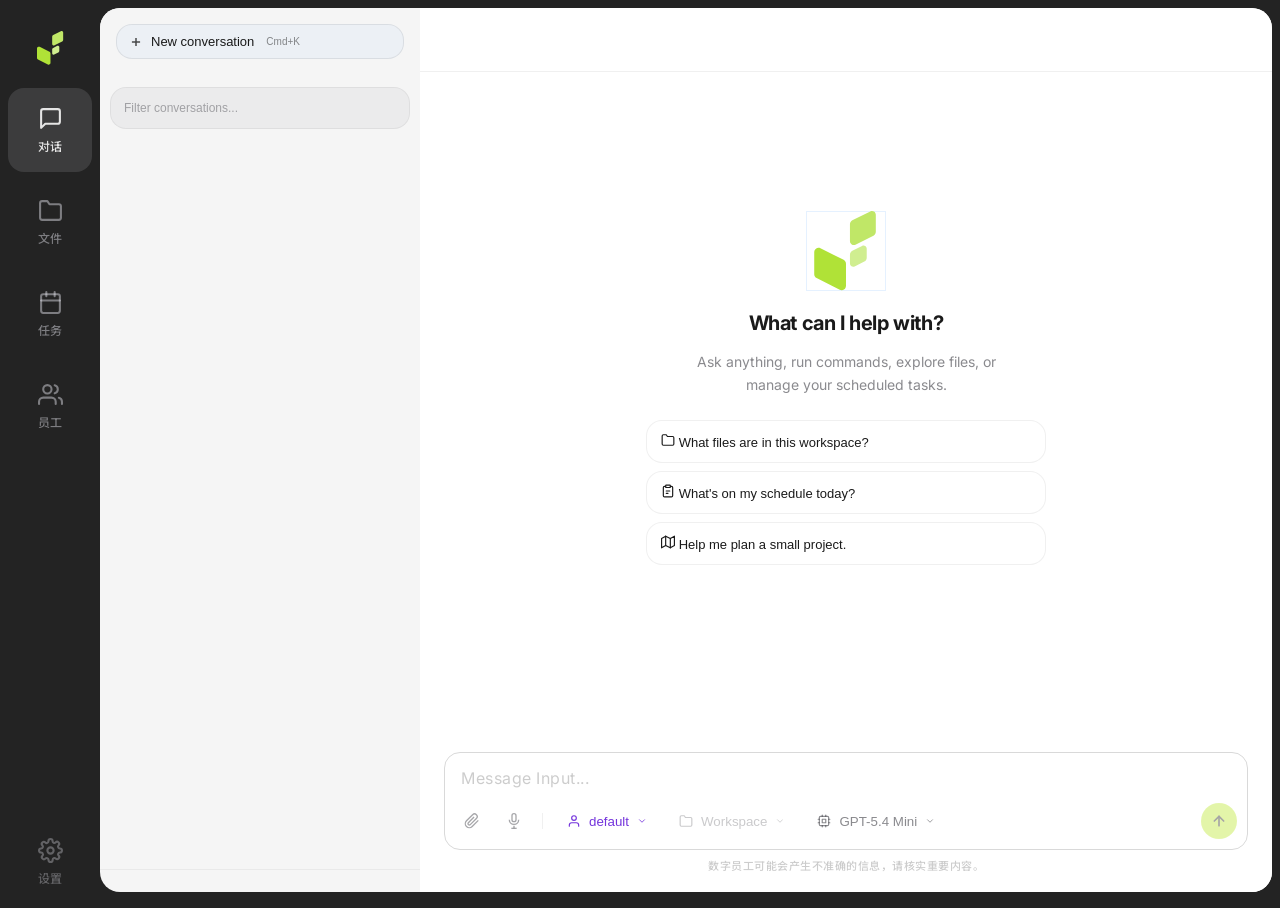
==== commit a9019047: "feat: add digital employee management panel Add employee nav icon in JDUI left sidebar, employee lis" ====
--- a/static/index.html
+++ b/static/index.html
@@ -39,6 +39,10 @@
         <svg viewBox="0 0 24 24" fill="none" stroke="currentColor" stroke-width="2" stroke-linecap="round" stroke-linejoin="round"><rect x="3" y="4" width="18" height="18" rx="2"/><line x1="16" y1="2" x2="16" y2="6"/><line x1="8" y1="2" x2="8" y2="6"/><line x1="3" y1="10" x2="21" y2="10"/></svg>
         <span>任务</span>
       </button>
+      <button class="jdui-nav-item" data-panel="employees" onclick="switchPanel('employees');_jduiNavActivate(this)">
+        <svg viewBox="0 0 24 24" fill="none" stroke="currentColor" stroke-width="2" stroke-linecap="round" stroke-linejoin="round"><path d="M17 21v-2a4 4 0 0 0-4-4H5a4 4 0 0 0-4 4v2"/><circle cx="9" cy="7" r="4"/><path d="M23 21v-2a4 4 0 0 0-3-3.87"/><path d="M16 3.13a4 4 0 0 1 0 7.75"/></svg>
+        <span>员工</span>
+      </button>
     </div>
     <div class="jdui-nav-bottom" onclick="toggleSettings()">
       <svg viewBox="0 0 24 24" fill="none" stroke="currentColor" stroke-width="2" stroke-linecap="round" stroke-linejoin="round"><circle cx="12" cy="12" r="3"/><path d="M19.4 15a1.65 1.65 0 0 0 .33 1.82l.06.06a2 2 0 0 1-2.83 2.83l-.06-.06a1.65 1.65 0 0 0-1.82-.33 1.65 1.65 0 0 0-1 1.51V21a2 2 0 0 1-4 0v-.09A1.65 1.65 0 0 0 9 19.4a1.65 1.65 0 0 0-1.82.33l-.06.06a2 2 0 0 1-2.83-2.83l.06-.06A1.65 1.65 0 0 0 4.68 15a1.65 1.65 0 0 0-1.51-1H3a2 2 0 0 1 0-4h.09A1.65 1.65 0 0 0 4.6 9a1.65 1.65 0 0 0-.33-1.82l-.06-.06a2 2 0 0 1 2.83-2.83l.06.06A1.65 1.65 0 0 0 9 4.68a1.65 1.65 0 0 0 1-1.51V3a2 2 0 0 1 4 0v.09a1.65 1.65 0 0 0 1 1.51 1.65 1.65 0 0 0 1.82-.33l.06-.06a2 2 0 0 1 2.83 2.83l-.06.06A1.65 1.65 0 0 0 19.4 9a1.65 1.65 0 0 0 1.51 1H21a2 2 0 0 1 0 4h-.09a1.65 1.65 0 0 0-1.51 1z"/></svg>
@@ -164,6 +168,14 @@
         <div id="profileFormError" style="font-size:11px;color:var(--accent);margin-top:6px;display:none"></div>
       </div>
       <div style="flex:1;overflow-y:auto;padding:0 12px 12px" id="profilesPanel"><div style="color:var(--muted);font-size:12px">Loading...</div></div>
+    </div>
+    <!-- Employee management panel (JDUI) -->
+    <div class="panel-view" id="panelEmployees">
+      <div class="sidebar-section" style="padding-bottom:4px;display:flex;align-items:center;justify-content:space-between">
+        <div style="font-size:11px;color:var(--muted)">数字员工</div>
+        <button class="cron-btn run" style="padding:3px 8px;font-size:10px" onclick="_openAddEmployeeForm()">+ 添加员工</button>
+      </div>
+      <div style="flex:1;overflow-y:auto;padding:0 12px 12px" id="employeesPanel"><div style="color:var(--muted);font-size:12px">Loading...</div></div>
     </div>
     <div class="sidebar-bottom">
       <button class="hermes-launch-btn" id="btnHermesPanel" onclick="toggleSettings()" title="Open Hermes control center">
@@ -640,6 +652,27 @@
 <script src="/static/sessions.js"></script>
 <script src="/static/commands.js"></script>
 <script src="/static/messages.js"></script>
+<!-- Employee add/edit form overlay (JDUI) -->
+<div class="jdui-emp-overlay" id="empFormOverlay" style="display:none" onclick="if(event.target===this)_closeEmployeeForm()">
+  <div class="jdui-emp-form" id="empForm">
+    <div class="jdui-emp-form-header">
+      <h3 id="empFormTitle">添加数字员工</h3>
+      <button class="panel-icon-btn" onclick="_closeEmployeeForm()"><svg width="14" height="14" viewBox="0 0 24 24" fill="none" stroke="currentColor" stroke-width="2" stroke-linecap="round" stroke-linejoin="round"><line x1="18" y1="6" x2="6" y2="18"/><line x1="6" y1="6" x2="18" y2="18"/></svg></button>
+    </div>
+    <div class="jdui-emp-form-body">
+      <div class="jdui-avatar-carousel" id="empFormAvatars"></div>
+      <div class="jdui-form-group"><label>员工名称</label><input class="jdui-input" id="empFormName" placeholder="输入员工名称"></div>
+      <div class="jdui-form-group"><label>职责描述</label><textarea class="jdui-input" id="empFormDesc" rows="3" placeholder="描述这位数字员工的工作职责..." style="resize:vertical"></textarea></div>
+      <label style="font-size:13px;font-weight:500;color:var(--text);display:block;margin-top:8px">性格预设</label>
+      <div class="jdui-personality-grid" id="empFormPersonalities"></div>
+    </div>
+    <div class="jdui-emp-form-footer">
+      <button class="jdui-btn-secondary" onclick="_closeEmployeeForm()">取消</button>
+      <button class="jdui-btn-primary" id="empFormSubmit" onclick="_submitEmployeeForm()">保存</button>
+    </div>
+    <input type="hidden" id="empFormId" value="">
+  </div>
+</div>
 <script src="/static/panels.js"></script>
 <script src="/static/employee.js"></script>
 <script src="/static/onboarding.js"></script>
--- a/static/jdui.css
+++ b/static/jdui.css
@@ -329,6 +329,27 @@
 .jdui-topbar-actions button.active{opacity:1;}
 .jdui-topbar-actions button.active svg{color:#206cff;}
 
+/* ── Employee management panel ── */
+.jdui-emp-card{background:#fff;border-radius:14px;padding:12px;display:flex;gap:12px;align-items:center;cursor:pointer;transition:box-shadow .2s,background .2s;border:2px solid transparent;}
+.jdui-emp-card:hover{box-shadow:0 2px 8px rgba(0,0,0,0.05);}
+.jdui-emp-card.active{border-color:#b2e40d;background:rgba(178,228,13,0.04);}
+.jdui-emp-card-avatar{width:44px;height:44px;border-radius:50%;object-fit:cover;flex-shrink:0;}
+.jdui-emp-card-info{flex:1;min-width:0;}
+.jdui-emp-card-name{font-size:14px;font-weight:600;color:#1a1a1a;font-family:'Inter','Noto Sans SC',sans-serif;white-space:nowrap;overflow:hidden;text-overflow:ellipsis;}
+.jdui-emp-card-desc{font-size:11px;color:rgba(60,60,67,0.5);font-family:'Inter','Noto Sans SC',sans-serif;white-space:nowrap;overflow:hidden;text-overflow:ellipsis;margin-top:2px;}
+.jdui-emp-card-actions{display:flex;gap:4px;flex-shrink:0;}
+.jdui-emp-card-actions button{background:none;border:none;cursor:pointer;padding:4px;border-radius:6px;color:rgba(60,60,67,0.4);transition:color .2s,background .2s;}
+.jdui-emp-card-actions button:hover{color:#1a1a1a;background:rgba(0,0,0,0.04);}
+.jdui-emp-card-actions button.danger:hover{color:#ff0000;background:rgba(255,0,0,0.04);}
+
+/* ── Employee form overlay ── */
+.jdui-emp-overlay{position:fixed;inset:0;background:rgba(0,0,0,0.4);z-index:1000;display:flex;align-items:center;justify-content:center;}
+.jdui-emp-form{background:#fff;border-radius:20px;width:480px;max-width:90vw;max-height:85vh;display:flex;flex-direction:column;overflow:hidden;box-shadow:0 20px 60px rgba(0,0,0,0.15);}
+.jdui-emp-form-header{display:flex;align-items:center;justify-content:space-between;padding:20px 24px 12px;flex-shrink:0;}
+.jdui-emp-form-header h3{font-size:18px;font-weight:700;color:#1a1a1a;margin:0;font-family:'Inter','Noto Sans SC',sans-serif;}
+.jdui-emp-form-body{flex:1;overflow-y:auto;padding:0 24px 16px;}
+.jdui-emp-form-footer{display:flex;gap:12px;justify-content:flex-end;padding:16px 24px;border-top:1px solid rgba(0,0,0,0.06);flex-shrink:0;}
+
 /* ── Mobile ── */
 @media(max-width:900px){
   .jdui-nav{display:none!important;}
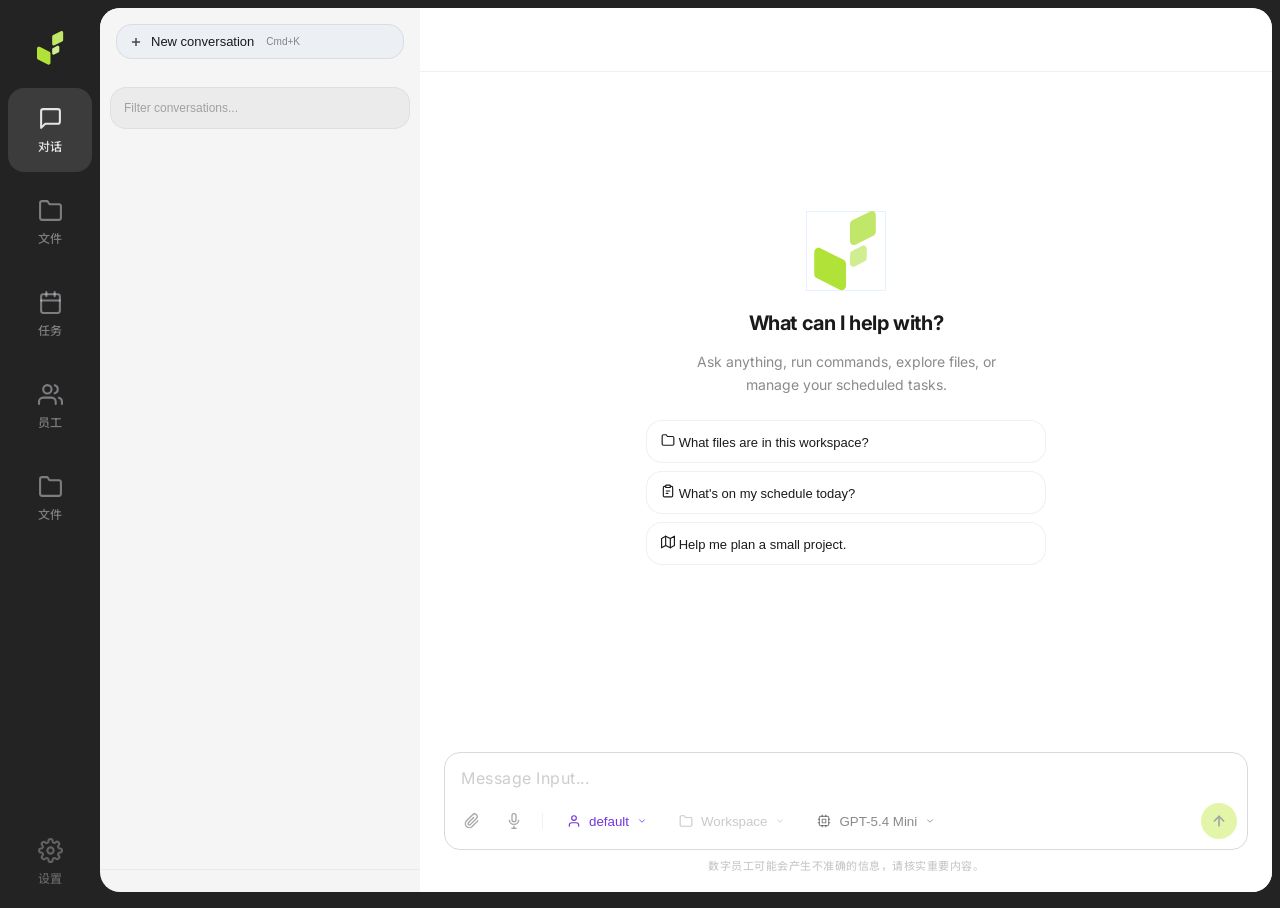
==== commit cccaa7b7: "feat: auto-version files on external writes via watchdog - Add watchdog file watcher that monitors a" ====
--- a/static/index.html
+++ b/static/index.html
@@ -3,7 +3,7 @@
 <head>
 <meta charset="utf-8">
 <meta name="viewport" content="width=device-width, initial-scale=1">
-<title>Hermes</title>
+<title>JDUI</title>
 <script>(function(){localStorage.setItem('hermes-theme','jdui');document.documentElement.dataset.theme='jdui';})()</script>
 <link rel="stylesheet" href="/static/style.css">
 <link rel="stylesheet" href="/static/jdui.css">
@@ -14,6 +14,8 @@
   <link rel="stylesheet" href="https://cdn.jsdelivr.net/npm/prismjs@1.29.0/themes/prism-tomorrow.min.css" integrity="sha384-wFjoQjtV1y5jVHbt0p35Ui8aV8GVpEZkyF99OXWqP/eNJDU93D3Ugxkoyh6Y2I4A" crossorigin="anonymous">
   <script src="https://cdn.jsdelivr.net/npm/prismjs@1.29.0/components/prism-core.min.js" integrity="sha384-MXybTpajaBV0AkcBaCPT4KIvo0FzoCiWXgcihYsw4FUkEz0Pv3JGV6tk2G8vJtDc" crossorigin="anonymous" defer></script>
   <script src="https://cdn.jsdelivr.net/npm/prismjs@1.29.0/plugins/autoloader/prism-autoloader.min.js" integrity="sha384-Uq05+JLko69eOiPr39ta9bh7kld5PKZoU+fF7g0EXTAriEollhZ+DrN8Q/Oi8J2Q" crossorigin="anonymous" defer></script>
+  <!-- SheetJS for Excel preview -->
+  <script src="https://cdn.jsdelivr.net/npm/xlsx@0.18.5/dist/xlsx.full.min.js" defer></script>
 </head>
 <body>
 <div class="layout">
@@ -42,6 +44,10 @@
       <button class="jdui-nav-item" data-panel="employees" onclick="switchPanel('employees');_jduiNavActivate(this)">
         <svg viewBox="0 0 24 24" fill="none" stroke="currentColor" stroke-width="2" stroke-linecap="round" stroke-linejoin="round"><path d="M17 21v-2a4 4 0 0 0-4-4H5a4 4 0 0 0-4 4v2"/><circle cx="9" cy="7" r="4"/><path d="M23 21v-2a4 4 0 0 0-3-3.87"/><path d="M16 3.13a4 4 0 0 1 0 7.75"/></svg>
         <span>员工</span>
+      </button>
+      <button class="jdui-nav-item" data-panel="sysfiles" onclick="switchPanel('sysfiles');_jduiNavActivate(this)">
+        <svg viewBox="0 0 24 24" fill="none" stroke="currentColor" stroke-width="2" stroke-linecap="round" stroke-linejoin="round"><path d="M22 19a2 2 0 0 1-2 2H4a2 2 0 0 1-2-2V5a2 2 0 0 1 2-2h5l2 3h9a2 2 0 0 1 2 2z"/></svg>
+        <span>文件</span>
       </button>
     </div>
     <div class="jdui-nav-bottom" onclick="toggleSettings()">
@@ -197,7 +203,7 @@
           <circle cx="32" cy="10" r="2" fill="#FFF8E1" opacity="0.7"/>
         </svg></span>
         <span class="hermes-launch-copy">
-          <span class="hermes-launch-title">Hermes WebUI</span>
+          <span class="hermes-launch-title">JDUI 控制中心</span>
           <span class="hermes-launch-meta">Preferences, imports, exports</span>
         </span>
         <span class="hermes-launch-chevron" aria-hidden="true"><svg width="14" height="14" viewBox="0 0 24 24" fill="none" stroke="currentColor" stroke-width="2" stroke-linecap="round" stroke-linejoin="round"><polyline points="9 18 15 12 9 6"/></svg></span>
@@ -210,7 +216,7 @@
       <button class="mobile-hamburger" id="btnHamburger" onclick="toggleMobileSidebar()" title="Menu">
         <svg width="20" height="20" viewBox="0 0 24 24" fill="none" stroke="currentColor" stroke-width="2"><line x1="3" y1="6" x2="21" y2="6"/><line x1="3" y1="12" x2="21" y2="12"/><line x1="3" y1="18" x2="21" y2="18"/></svg>
       </button>
-      <div style="flex:1;min-width:0;overflow:hidden"><div class="topbar-title" id="topbarTitle">Hermes</div><div class="topbar-meta" id="topbarMeta" data-i18n="new_conversation">Start a new conversation</div></div>
+      <div style="flex:1;min-width:0;overflow:hidden"><div class="topbar-title" id="topbarTitle">JDUI</div><div class="topbar-meta" id="topbarMeta" data-i18n="new_conversation">Start a new conversation</div></div>
       <div class="topbar-chips">
         <button class="chip workspace-toggle-btn" id="btnWorkspacePanelToggle" onclick="toggleWorkspacePanel()" title="Show workspace panel" aria-pressed="false"><svg width="14" height="14" viewBox="0 0 24 24" fill="none" stroke="currentColor" stroke-width="2" stroke-linecap="round" stroke-linejoin="round" aria-hidden="true"><path d="M22 19a2 2 0 0 1-2 2H4a2 2 0 0 1-2-2V5a2 2 0 0 1 2-2h5l2 3h9a2 2 0 0 1 2 2z"/></svg><span class="workspace-toggle-label">Files</span></button>
       </div>
@@ -387,6 +393,103 @@
         <div class="upload-bar-wrap" id="uploadBarWrap"><div class="upload-bar" id="uploadBar"></div></div>
       </div>
     </div>
+  <!-- ── System File Manager ── -->
+  <div id="sysfilesView" style="display:none;">
+    <div class="sf-header">
+      <span class="sf-title">
+        <svg width="15" height="15" viewBox="0 0 24 24" fill="none" stroke="currentColor" stroke-width="2" stroke-linecap="round" stroke-linejoin="round"><path d="M22 19a2 2 0 0 1-2 2H4a2 2 0 0 1-2-2V5a2 2 0 0 1 2-2h5l2 3h9a2 2 0 0 1 2 2z"/></svg>
+        文件管理
+      </span>
+      <div class="sf-header-actions">
+        <button class="sf-btn" id="sfBtnUpload" onclick="sfUploadClick()" title="上传文件">
+          <svg width="13" height="13" viewBox="0 0 24 24" fill="none" stroke="currentColor" stroke-width="2" stroke-linecap="round" stroke-linejoin="round"><polyline points="16 16 12 12 8 16"/><line x1="12" y1="12" x2="12" y2="21"/><path d="M20.39 18.39A5 5 0 0 0 18 9h-1.26A8 8 0 1 0 3 16.3"/></svg>
+          上传
+        </button>
+        <button class="sf-btn" id="sfBtnMkdir" onclick="sfMkdirClick()" title="新建文件夹">
+          <svg width="13" height="13" viewBox="0 0 24 24" fill="none" stroke="currentColor" stroke-width="2" stroke-linecap="round" stroke-linejoin="round"><path d="M22 19a2 2 0 0 1-2 2H4a2 2 0 0 1-2-2V5a2 2 0 0 1 2-2h5l2 3h9a2 2 0 0 1 2 2z"/><line x1="12" y1="11" x2="12" y2="17"/><line x1="9" y1="14" x2="15" y2="14"/></svg>
+          新建文件夹
+        </button>
+      </div>
+      <input type="file" id="sfUploadInput" multiple style="display:none" onchange="sfHandleUpload(this.files)">
+    </div>
+    <div class="sf-body">
+      <!-- Left: tree -->
+      <div class="sf-tree-panel" id="sfTreePanel">
+        <div class="sf-tree" id="sfTree"><div class="sf-loading">加载中...</div></div>
+        <div class="sf-trash-entry" onclick="sfOpenTrash()">
+          <svg width="13" height="13" viewBox="0 0 24 24" fill="none" stroke="currentColor" stroke-width="2" stroke-linecap="round" stroke-linejoin="round"><polyline points="3 6 5 6 21 6"/><path d="M19 6l-1 14H6L5 6"/><path d="M10 11v6"/><path d="M14 11v6"/><path d="M9 6V4h6v2"/></svg>
+          回收站
+          <span class="sf-trash-count" id="sfTrashCount" style="display:none"></span>
+        </div>
+      </div>
+      <!-- Resize handle -->
+      <div class="sf-resize-handle" id="sfResizeHandle"></div>
+      <!-- Right: preview -->
+      <div class="sf-preview-panel" id="sfPreviewPanel">
+        <div class="sf-preview-empty" id="sfPreviewEmpty">
+          <svg width="40" height="40" viewBox="0 0 24 24" fill="none" stroke="currentColor" stroke-width="1.5" stroke-linecap="round" stroke-linejoin="round" style="opacity:.3"><path d="M14 2H6a2 2 0 0 0-2 2v16a2 2 0 0 0 2 2h12a2 2 0 0 0 2-2V8z"/><polyline points="14 2 14 8 20 8"/></svg>
+          <span>选择文件预览</span>
+        </div>
+        <!-- Toolbar (shown when file selected) -->
+        <div class="sf-preview-toolbar" id="sfPreviewToolbar" style="display:none">
+          <span class="sf-preview-filename" id="sfPreviewFilename"></span>
+          <div style="flex:1"></div>
+          <button class="sf-btn" onclick="sfDownload()" title="下载">
+            <svg width="13" height="13" viewBox="0 0 24 24" fill="none" stroke="currentColor" stroke-width="2" stroke-linecap="round" stroke-linejoin="round"><path d="M21 15v4a2 2 0 0 1-2 2H5a2 2 0 0 1-2-2v-4"/><polyline points="7 10 12 15 17 10"/><line x1="12" y1="15" x2="12" y2="3"/></svg>
+            下载
+          </button>
+          <button class="sf-btn" id="sfBtnVersions" onclick="sfOpenVersions()" title="历史版本" style="display:none">
+            <svg width="13" height="13" viewBox="0 0 24 24" fill="none" stroke="currentColor" stroke-width="2" stroke-linecap="round" stroke-linejoin="round"><polyline points="1 4 1 10 7 10"/><path d="M3.51 15a9 9 0 1 0 .49-4.95"/></svg>
+            版本
+          </button>
+          <button class="sf-btn sf-btn-danger" onclick="sfDeleteFile()" title="删除">
+            <svg width="13" height="13" viewBox="0 0 24 24" fill="none" stroke="currentColor" stroke-width="2" stroke-linecap="round" stroke-linejoin="round"><polyline points="3 6 5 6 21 6"/><path d="M19 6l-1 14H6L5 6"/><path d="M9 6V4h6v2"/></svg>
+            删除
+          </button>
+        </div>
+        <!-- Preview content areas -->
+        <div class="sf-preview-content" id="sfPreviewContent" style="display:none">
+          <pre id="sfCodeView" class="fm-code" style="display:none"></pre>
+          <div id="sfMdView" class="fm-md preview-md" style="display:none"></div>
+          <div id="sfImgView" style="display:none;text-align:center;padding:16px"><img id="sfImg" style="max-width:100%;max-height:calc(100vh - 160px);border-radius:6px"></div>
+          <iframe id="sfIframe" style="display:none;width:100%;height:100%;border:none;flex:1" sandbox="allow-scripts allow-forms allow-popups allow-modals"></iframe>
+          <iframe id="sfPdfFrame" style="display:none;width:100%;height:100%;border:none;flex:1"></iframe>
+          <iframe id="sfOfficeFrame" style="display:none;width:100%;height:100%;border:none;flex:1" sandbox="allow-scripts" title="Office 预览"></iframe>
+          <div id="sfExcelView" class="fm-excel" style="display:none"></div>
+          <div id="sfBinaryView" style="display:none;padding:32px;text-align:center;color:var(--muted)">
+            <svg width="40" height="40" viewBox="0 0 24 24" fill="none" stroke="currentColor" stroke-width="1.5" stroke-linecap="round" stroke-linejoin="round" style="opacity:.4;margin-bottom:12px"><path d="M14 2H6a2 2 0 0 0-2 2v16a2 2 0 0 0 2 2h12a2 2 0 0 0 2-2V8z"/><polyline points="14 2 14 8 20 8"/></svg>
+            <div>二进制文件，无法预览</div>
+            <button class="sf-btn" style="margin-top:12px" onclick="sfDownload()">下载文件</button>
+          </div>
+        </div>
+      </div>
+    </div>
+    <!-- Versions drawer -->
+    <div class="sf-drawer" id="sfVersionsDrawer" style="display:none">
+      <div class="sf-drawer-header">
+        <span>历史版本</span>
+        <button class="sf-drawer-close" onclick="sfCloseVersions()">×</button>
+      </div>
+      <div class="sf-drawer-body" id="sfVersionsList"></div>
+    </div>
+    <!-- Trash view (replaces preview panel) -->
+    <div class="sf-trash-view" id="sfTrashView" style="display:none">
+      <div class="sf-trash-header">
+        <button class="sf-btn" onclick="sfCloseTrash()" style="margin-right:8px">← 返回</button>
+        <span style="font-size:13px;font-weight:600">回收站</span>
+        <div style="flex:1"></div>
+        <button class="sf-btn sf-btn-danger" onclick="sfPurgeAll()" title="清空回收站">清空</button>
+      </div>
+      <div class="sf-trash-list" id="sfTrashList"><div class="sf-loading">加载中...</div></div>
+    </div>
+    <!-- Drop overlay -->
+    <div class="sf-drop-overlay" id="sfDropOverlay" style="display:none">
+      <div class="sf-drop-hint">
+        <svg width="48" height="48" viewBox="0 0 24 24" fill="none" stroke="currentColor" stroke-width="1.5"><polyline points="16 16 12 12 8 16"/><line x1="12" y1="12" x2="12" y2="21"/><path d="M20.39 18.39A5 5 0 0 0 18 9h-1.26A8 8 0 1 0 3 16.3"/></svg>
+        <span>拖拽文件到此处上传</span>
+      </div>
+    </div>
+  </div>
   </main>
   <aside class="rightpanel">
     <div class="resize-handle" id="rightpanelResize"></div>
@@ -430,13 +533,71 @@
     </div>
   </aside>
 </div>
+
+<!-- ── File Manager Modal ──────────────────────────────────────────────── -->
+<div id="fmModal" class="fm-modal" style="display:none" role="dialog" aria-label="文件管理器">
+  <div class="fm-shell" id="fmShell">
+    <div class="fm-resize fm-resize-n"  data-dir="n"></div>
+    <div class="fm-resize fm-resize-s"  data-dir="s"></div>
+    <div class="fm-resize fm-resize-w"  data-dir="w"></div>
+    <div class="fm-resize fm-resize-e"  data-dir="e"></div>
+    <div class="fm-resize fm-resize-nw" data-dir="nw"></div>
+    <div class="fm-resize fm-resize-ne" data-dir="ne"></div>
+    <div class="fm-resize fm-resize-sw" data-dir="sw"></div>
+    <div class="fm-resize fm-resize-se" data-dir="se"></div>
+    <!-- Header -->
+    <div class="fm-header">
+      <div class="fm-header-left">
+        <svg width="15" height="15" viewBox="0 0 24 24" fill="none" stroke="currentColor" stroke-width="2" stroke-linecap="round" stroke-linejoin="round"><path d="M3 9l9-7 9 7v11a2 2 0 0 1-2 2H5a2 2 0 0 1-2-2z"/><polyline points="9 22 9 12 15 12 15 22"/></svg>
+        <span id="fmWorkspacePath" style="font-size:12px;opacity:.6;margin-left:4px"></span>
+        <span class="git-badge" id="fmGitBadge" style="display:none;margin-left:8px"></span>
+      </div>
+      <div class="fm-header-actions">
+        <button class="panel-icon-btn" id="fmBtnNewFile" title="新建文件" onclick="fmPromptNewFile()"><svg width="14" height="14" viewBox="0 0 24 24" fill="none" stroke="currentColor" stroke-width="2" stroke-linecap="round" stroke-linejoin="round"><line x1="12" y1="5" x2="12" y2="19"/><line x1="5" y1="12" x2="19" y2="12"/></svg></button>
+        <button class="panel-icon-btn" id="fmBtnNewFolder" title="新建文件夹" onclick="fmPromptNewFolder()"><svg width="14" height="14" viewBox="0 0 24 24" fill="none" stroke="currentColor" stroke-width="2" stroke-linecap="round" stroke-linejoin="round"><path d="M22 19a2 2 0 0 1-2 2H4a2 2 0 0 1-2-2V5a2 2 0 0 1 2-2h5l2 3h9a2 2 0 0 1 2 2z"/></svg></button>
+        <button class="panel-icon-btn" title="刷新" onclick="fmRefresh()"><svg width="14" height="14" viewBox="0 0 24 24" fill="none" stroke="currentColor" stroke-width="2" stroke-linecap="round" stroke-linejoin="round"><polyline points="23 4 23 10 17 10"/><polyline points="1 20 1 14 7 14"/><path d="M3.51 9a9 9 0 0 1 14.85-3.36L23 10M1 14l4.64 4.36A9 9 0 0 0 20.49 15"/></svg></button>
+        <button class="panel-icon-btn" title="关闭" onclick="closeFM()" style="margin-left:4px"><svg width="14" height="14" viewBox="0 0 24 24" fill="none" stroke="currentColor" stroke-width="2" stroke-linecap="round" stroke-linejoin="round"><line x1="18" y1="6" x2="6" y2="18"/><line x1="6" y1="6" x2="18" y2="18"/></svg></button>
+      </div>
+    </div>
+    <!-- Body: sidebar tree + preview -->
+    <div class="fm-body">
+      <!-- Left: file tree -->
+      <div class="fm-sidebar" id="fmSidebar">
+        <div class="fm-breadcrumb" id="fmBreadcrumb"></div>
+        <div class="fm-tree" id="fmTree"></div>
+      </div>
+      <!-- Resize handle -->
+      <div class="fm-resize-handle" id="fmResizeHandle"></div>
+      <!-- Right: preview -->
+      <div class="fm-preview" id="fmPreview">
+        <div class="fm-preview-toolbar" id="fmPreviewToolbar" style="display:none">
+          <span class="fm-preview-path" id="fmPreviewPath"></span>
+          <span class="preview-badge" id="fmPreviewBadge"></span>
+          <div style="flex:1"></div>
+          <button class="panel-icon-btn" id="fmBtnEdit" style="display:none;font-size:12px;width:auto;padding:2px 8px" onclick="fmToggleEdit()">&#9998; 编辑</button>
+          <button class="panel-icon-btn" id="fmBtnDownload" style="font-size:12px;width:auto;padding:2px 8px" onclick="fmDownload()"><svg width="12" height="12" viewBox="0 0 24 24" fill="none" stroke="currentColor" stroke-width="2" stroke-linecap="round" stroke-linejoin="round"><path d="M21 15v4a2 2 0 0 1-2 2H5a2 2 0 0 1-2-2v-4"/><polyline points="7 10 12 15 17 10"/><line x1="12" y1="15" x2="12" y2="3"/></svg> 下载</button>
+        </div>
+        <div class="fm-preview-body" id="fmPreviewBody">
+          <div class="fm-empty" id="fmEmpty"><svg width="40" height="40" viewBox="0 0 24 24" fill="none" stroke="rgba(0,0,0,.15)" stroke-width="1.5" stroke-linecap="round" stroke-linejoin="round"><path d="M13 2H6a2 2 0 0 0-2 2v16a2 2 0 0 0 2 2h12a2 2 0 0 0 2-2V9z"/><polyline points="13 2 13 9 20 9"/></svg><span>选择文件预览</span></div>
+          <pre class="fm-code" id="fmCode" style="display:none"></pre>
+          <div class="fm-md preview-md" id="fmMd" style="display:none"></div>
+          <div class="fm-img-wrap" id="fmImgWrap" style="display:none"><img id="fmImg" src="" alt="" style="max-width:100%;max-height:100%;object-fit:contain"></div>
+          <iframe id="fmIframe" class="fm-iframe" style="display:none" sandbox="allow-scripts allow-forms allow-popups allow-modals" title="文件预览"></iframe>
+          <iframe id="fmOfficeFrame" class="fm-iframe" style="display:none" sandbox="allow-scripts" title="Office 预览"></iframe>
+          <div class="fm-excel" id="fmExcel" style="display:none"></div>
+          <textarea id="fmEditArea" class="fm-edit-area" style="display:none" oninput="_fmDirty=true;_fmUpdateEditBtn()"></textarea>
+        </div>
+      </div>
+    </div>
+  </div>
+</div>
 <div class="onboarding-overlay" id="onboardingOverlay" style="display:none" role="dialog" aria-modal="true" aria-labelledby="onboardingTitle">
   <div class="onboarding-card">
     <div class="onboarding-shell">
       <div class="onboarding-sidebar">
-        <div class="onboarding-badge" data-i18n="onboarding_badge">FIRST RUN</div>
-        <h2 id="onboardingTitle" data-i18n="onboarding_title">Welcome to Hermes Web UI</h2>
-        <p id="onboardingLead" data-i18n="onboarding_lead">A quick guided setup will check your Hermes install, choose a workspace and model, and optionally protect the app with a password.</p>
+        <div class="onboarding-badge" data-i18n="onboarding_badge">首次启动</div>
+        <h2 id="onboardingTitle" data-i18n="onboarding_title">欢迎使用 JDUI 数字员工</h2>
+        <p id="onboardingLead" data-i18n="onboarding_lead">快速引导设置将检测环境、选择模型，并创建您的数字员工。</p>
         <div class="onboarding-steps" id="onboardingSteps"></div>
       </div>
       <div class="onboarding-main">
@@ -454,9 +615,9 @@
   <div class="settings-panel">
     <div class="settings-header">
       <div class="settings-heading">
-        <div class="settings-kicker">Hermes WebUI</div>
-        <h3 style="margin:0;font-size:18px">Control Center</h3>
-        <div class="settings-subtitle">Preferences, conversation tools, and system controls.</div>
+        <div class="settings-kicker">JDUI</div>
+        <h3 style="margin:0;font-size:18px">控制中心</h3>
+        <div class="settings-subtitle">偏好设置、对话工具和系统控制。</div>
       </div>
       <button class="panel-icon-btn" onclick="_closeSettingsPanel()" title="Close"><svg width="14" height="14" viewBox="0 0 24 24" fill="none" stroke="currentColor" stroke-width="2" stroke-linecap="round" stroke-linejoin="round" aria-hidden="true"><line x1="18" y1="6" x2="6" y2="18"/><line x1="6" y1="6" x2="18" y2="18"/></svg></button>
     </div>
@@ -474,6 +635,10 @@
           <button class="settings-tab" id="settingsTabSystem" type="button" role="tab" aria-selected="false" aria-controls="settingsPaneSystem" onclick="switchSettingsSection('system')">
             <svg class="settings-tab-icon" width="16" height="16" viewBox="0 0 24 24" fill="none" stroke="currentColor" stroke-width="2" stroke-linecap="round" stroke-linejoin="round" aria-hidden="true"><rect x="2" y="3" width="20" height="8" rx="2"/><rect x="2" y="13" width="20" height="8" rx="2"/><line x1="6" y1="7" x2="6.01" y2="7"/><line x1="6" y1="17" x2="6.01" y2="17"/></svg>
             <span class="settings-tab-title">System</span>
+          </button>
+          <button class="settings-tab" id="settingsTabAgents" type="button" role="tab" aria-selected="false" aria-controls="settingsPaneAgents" onclick="switchSettingsSection('agents')">
+            <svg class="settings-tab-icon" width="16" height="16" viewBox="0 0 24 24" fill="none" stroke="currentColor" stroke-width="2" stroke-linecap="round" stroke-linejoin="round" aria-hidden="true"><path d="M17 21v-2a4 4 0 0 0-4-4H5a4 4 0 0 0-4 4v2"/><circle cx="9" cy="7" r="4"/><path d="M23 21v-2a4 4 0 0 0-3-3.87"/><path d="M16 3.13a4 4 0 0 1 0 7.75"/></svg>
+            <span class="settings-tab-title">Agents</span>
           </button>
         </div>
         <div class="settings-main">
@@ -496,7 +661,7 @@
             <div class="settings-section-head">
               <div>
                 <div class="settings-section-title">Preferences</div>
-                <div class="settings-section-meta">Defaults and UI behavior for Hermes Web UI.</div>
+                <div class="settings-section-meta">JDUI 默认设置和界面行为。</div>
               </div>
             </div>
             <div class="settings-field">
@@ -571,8 +736,8 @@
             </div>
             <div class="settings-field">
               <label for="settingsBotName" data-i18n="settings_label_bot_name">Assistant Name</label>
-              <div style="font-size:11px;color:var(--muted);margin-bottom:6px" data-i18n="settings_desc_bot_name">Display name for the assistant throughout the UI. Defaults to Hermes.</div>
-              <input type="text" id="settingsBotName" placeholder="Hermes" maxlength="64" style="width:100%;padding:8px;background:var(--code-bg);color:var(--text);border:1px solid var(--border2);border-radius:6px;font-size:13px">
+              <div style="font-size:11px;color:var(--muted);margin-bottom:6px" data-i18n="settings_desc_bot_name">助手在界面中显示的名称，默认为 JDUI。</div>
+              <input type="text" id="settingsBotName" placeholder="JDUI" maxlength="64" style="width:100%;padding:8px;background:var(--code-bg);color:var(--text);border:1px solid var(--border2);border-radius:6px;font-size:13px">
             </div>
             <button class="sm-btn" onclick="saveSettings()" style="margin-top:12px;width:100%;padding:8px;font-weight:600" data-i18n="settings_save_btn">Save Settings</button>
           </div>
@@ -594,6 +759,33 @@
             <div style="border-top:1px solid var(--border);padding-top:12px;margin-top:16px">
               <button class="sm-btn" id="btnRerunOnboarding" onclick="_triggerOnboardingRerun()" style="width:100%;padding:10px;font-weight:600;color:#b2e40d;border-color:rgba(178,228,13,.3)">下次进入时显示引导页</button>
             </div>
+          </div>
+          <!-- Agents pane -->
+          <div class="settings-pane" id="settingsPaneAgents" role="tabpanel" aria-labelledby="settingsTabAgents">
+            <div class="settings-section-head">
+              <div>
+                <div class="settings-section-title">Agent 平台</div>
+                <div class="settings-section-meta">已注册的 Agent Provider 及其状态和接口实现情况。</div>
+              </div>
+              <button class="sm-btn" onclick="_loadAgentProvidersPanel()" style="padding:4px 10px;font-size:11px">刷新</button>
+            </div>
+            <div id="agentProvidersPanel" style="margin-top:12px"><div style="color:var(--muted);font-size:12px">加载中...</div></div>
+<div style="border-top:1px solid var(--border);padding-top:16px;margin-top:16px">
+  <div class="settings-section-title" style="font-size:14px;margin-bottom:12px">OpenClaw 连接配置</div>
+  <div class="settings-field">
+    <label for="settingsOpenclawUrl">Gateway URL</label>
+    <input type="text" id="settingsOpenclawUrl" placeholder="http://127.0.0.1:18789" style="width:100%;padding:8px;background:var(--code-bg);color:var(--text);border:1px solid var(--border2);border-radius:6px;font-size:13px">
+  </div>
+  <div class="settings-field">
+    <label for="settingsOpenclawKey">API Key (Bearer Token)</label>
+    <input type="password" id="settingsOpenclawKey" placeholder="输入 Bearer Token" style="width:100%;padding:8px;background:var(--code-bg);color:var(--text);border:1px solid var(--border2);border-radius:6px;font-size:13px">
+  </div>
+  <div style="display:flex;gap:8px;margin-top:8px">
+    <button class="sm-btn" onclick="_saveOpenclawConfig()" style="flex:1;padding:8px;font-weight:600;color:#b2e40d;border-color:rgba(178,228,13,.3)">保存配置</button>
+    <button class="sm-btn" onclick="window.open(($('settingsOpenclawUrl').value||'http://127.0.0.1:18789').replace(/^ws/,'http'),'_blank')" style="flex:1;padding:8px;font-weight:600;color:#667eea;border-color:rgba(102,126,234,.3)">打开 WebUI ↗</button>
+  </div>
+  <div id="openclawConfigStatus" style="font-size:11px;margin-top:6px;display:none"></div>
+</div>
           </div>
         </div>
       </div>
@@ -649,6 +841,7 @@
 <script src="/static/icons.js"></script>
 <script src="/static/ui.js"></script>
 <script src="/static/workspace.js"></script>
+<script src="/static/filemanager.js"></script>
 <script src="/static/sessions.js"></script>
 <script src="/static/commands.js"></script>
 <script src="/static/messages.js"></script>
@@ -660,11 +853,17 @@
       <button class="panel-icon-btn" onclick="_closeEmployeeForm()"><svg width="14" height="14" viewBox="0 0 24 24" fill="none" stroke="currentColor" stroke-width="2" stroke-linecap="round" stroke-linejoin="round"><line x1="18" y1="6" x2="6" y2="18"/><line x1="6" y1="6" x2="18" y2="18"/></svg></button>
     </div>
     <div class="jdui-emp-form-body">
+      <div class="jdui-form-group"><label>Agent 平台</label><select class="jdui-input" id="empFormProvider"></select></div>
       <div class="jdui-avatar-carousel" id="empFormAvatars"></div>
       <div class="jdui-form-group"><label>员工名称</label><input class="jdui-input" id="empFormName" placeholder="输入员工名称"></div>
       <div class="jdui-form-group"><label>职责描述</label><textarea class="jdui-input" id="empFormDesc" rows="3" placeholder="描述这位数字员工的工作职责..." style="resize:vertical"></textarea></div>
       <label style="font-size:13px;font-weight:500;color:var(--text);display:block;margin-top:8px">性格预设</label>
       <div class="jdui-personality-grid" id="empFormPersonalities"></div>
+      <label style="font-size:13px;font-weight:500;color:var(--text);display:block;margin-top:16px">人设特质</label>
+      <div class="jdui-traits" id="empFormTraits"></div>
+      <div class="jdui-trait-add"><input class="jdui-input" id="empFormNewTrait" placeholder="添加新特质..." onkeydown="if(event.key==='Enter')_empFormAddTrait()"><button class="jdui-btn-primary" style="padding:8px 16px" onclick="_empFormAddTrait()">+</button></div>
+      <label style="font-size:13px;font-weight:500;color:var(--text);display:block;margin-top:16px">能力配置</label>
+      <div class="jdui-capabilities" id="empFormCapabilities"></div>
     </div>
     <div class="jdui-emp-form-footer">
       <button class="jdui-btn-secondary" onclick="_closeEmployeeForm()">取消</button>
@@ -677,5 +876,6 @@
 <script src="/static/employee.js"></script>
 <script src="/static/onboarding.js"></script>
 <script src="/static/boot.js"></script>
+<script src="/static/sysfiles.js"></script>
 </body>
 </html>
--- a/static/jdui.css
+++ b/static/jdui.css
@@ -99,6 +99,11 @@
 .jdui-session-time{font-size:11px;color:rgba(0,0,0,0.2);font-weight:500;white-space:nowrap;margin-left:6px;flex-shrink:0;}
 .jdui-session-last{font-size:12px;color:rgba(60,60,67,0.6);white-space:nowrap;overflow:hidden;text-overflow:ellipsis;letter-spacing:0.4px;font-family:'Inter','Noto Sans SC',sans-serif;}
 
+/* ── Session delete button ── */
+.jdui-session-del{background:none;border:none;cursor:pointer;padding:6px;border-radius:8px;color:rgba(60,60,67,0.2);flex-shrink:0;opacity:0;transition:opacity .2s,color .2s,background .2s;}
+.session-item:hover .jdui-session-del{opacity:1;}
+.jdui-session-del:hover{color:#ff3b30;background:rgba(255,59,48,0.08);}
+
 /* ── Status badges ── */
 .jdui-badge{font-size:10px;font-weight:500;padding:2px 6px;border-radius:10px;white-space:nowrap;flex-shrink:0;font-family:'Inter','Noto Sans SC',sans-serif;line-height:1.4;}
 
@@ -106,11 +111,24 @@
 [data-theme="jdui"] .settings-overlay{background:rgba(0,0,0,.3);}
 
 /* ── Message bubbles ── */
-[data-theme="jdui"] .msg-row{gap:12px;}
+[data-theme="jdui"] .msg-row{gap:12px;align-items:flex-start;}
 .jdui-msg-avatar{width:36px;height:36px;border-radius:50%;object-fit:cover;flex-shrink:0;}
+.jdui-user-avatar{background:#206CFF;color:#fff;display:flex;align-items:center;justify-content:center;font-size:14px;font-weight:700;font-family:'Inter',sans-serif;}
+.jdui-msg-col{display:flex;flex-direction:column;gap:6px;max-width:520px;min-width:0;}
 [data-theme="jdui"] .msg-body{max-width:520px;}
 [data-theme="jdui"] .msg-row.assistant .msg-body{background:rgba(143,143,154,0.1);border-radius:6px 16px 16px 16px;padding:16px;}
-[data-theme="jdui"] .msg-row.user .msg-body{background:#b2e40d;border-radius:16px 16px 6px 16px;padding:16px;margin-left:auto;}
+[data-theme="jdui"] .msg-row.user{flex-direction:row-reverse;}
+[data-theme="jdui"] .msg-row.user .msg-body{background:#b2e40d;border-radius:16px 6px 16px 16px;padding:16px;}
+
+/* ── JDUI thinking card (above bubble, next to avatar) ── */
+.jdui-thinking-card{background:rgba(232,160,48,0.06);border:1px solid rgba(232,160,48,0.15);border-radius:12px;overflow:hidden;font-size:12px;}
+.jdui-thinking-header{display:flex;align-items:center;gap:6px;padding:8px 12px;cursor:pointer;color:rgba(232,160,48,0.8);font-weight:500;font-family:'Inter','Noto Sans SC',sans-serif;user-select:none;}
+.jdui-thinking-header:hover{background:rgba(232,160,48,0.04);}
+.jdui-thinking-chevron{transition:transform .2s;}
+.jdui-thinking-card.open .jdui-thinking-chevron{transform:rotate(90deg);}
+.jdui-thinking-body{display:none;padding:0 12px 10px;max-height:200px;overflow-y:auto;}
+.jdui-thinking-card.open .jdui-thinking-body{display:block;}
+.jdui-thinking-body pre{margin:0;font-size:11px;line-height:1.5;color:rgba(60,60,67,0.7);white-space:pre-wrap;word-break:break-word;font-family:'SF Mono',ui-monospace,monospace;}
 [data-theme="jdui"] .msg-row.user .msg-text{color:#000;}
 [data-theme="jdui"] .msg-role{display:none;}
 [data-theme="jdui"] .role-icon{display:none;}
@@ -314,7 +332,23 @@
 [data-theme="jdui"] .settings-field select:focus,[data-theme="jdui"] .settings-field input:focus{border-color:#b2e40d;}
 [data-theme="jdui"] .settings-action-btn{background:rgba(0,0,0,0.03);color:#1a1a1a;border-color:rgba(0,0,0,0.06);border-radius:12px;}
 [data-theme="jdui"] .settings-action-btn:hover{background:rgba(0,0,0,0.06);}
-[data-theme="jdui"] .settings-action-btn.danger{color:#ff0000;}
+[data-theme="jdui"] .settings-action-btn.danger{color:#ff3b30;}
+
+/* ── Confirm dialog JDUI overrides ── */
+[data-theme="jdui"] .app-dialog-overlay{background:rgba(0,0,0,0.35);backdrop-filter:blur(8px);}
+[data-theme="jdui"] .app-dialog{background:#fff;border:1px solid rgba(0,0,0,0.06);color:#1a1a1a;box-shadow:0 20px 60px rgba(0,0,0,0.12);}
+[data-theme="jdui"] .app-dialog-title{color:#1a1a1a;}
+[data-theme="jdui"] .app-dialog-desc{color:rgba(60,60,67,0.6);}
+[data-theme="jdui"] .app-dialog-close{background:rgba(0,0,0,0.04);color:rgba(60,60,67,0.4);}
+[data-theme="jdui"] .app-dialog-close:hover{background:rgba(0,0,0,0.08);color:#1a1a1a;}
+[data-theme="jdui"] .app-dialog-btn{background:rgba(0,0,0,0.03);border-color:rgba(0,0,0,0.08);color:#1a1a1a;}
+[data-theme="jdui"] .app-dialog-btn:hover{background:rgba(0,0,0,0.06);}
+[data-theme="jdui"] .app-dialog-btn.confirm{background:rgba(178,228,13,0.1);border-color:rgba(178,228,13,0.3);color:#558b2f;}
+[data-theme="jdui"] .app-dialog-btn.confirm:hover{background:rgba(178,228,13,0.18);}
+[data-theme="jdui"] .app-dialog-btn.confirm.danger{background:rgba(255,59,48,0.06);border-color:rgba(255,59,48,0.2);color:#ff3b30;}
+[data-theme="jdui"] .app-dialog-btn.confirm.danger:hover{background:rgba(255,59,48,0.12);border-color:rgba(255,59,48,0.35);}
+[data-theme="jdui"] .app-dialog-input{background:#f9fafb;border-color:rgba(0,0,0,0.08);color:#1a1a1a;}
+[data-theme="jdui"] .app-dialog-input:focus{border-color:#b2e40d;box-shadow:0 0 0 3px rgba(178,228,13,0.1);}
 [data-theme="jdui"] .settings-pane{color:#1a1a1a;}
 
 /* ── Chat header (JDUI) ── */
@@ -329,6 +363,11 @@
 .jdui-topbar-actions button.active{opacity:1;}
 .jdui-topbar-actions button.active svg{color:#206cff;}
 
+/* ── Employee session list (right-side card) ── */
+.jdui-emp-sessions-card{display:none;width:0;overflow:hidden;background:#f5f5f5;border-radius:20px;flex-shrink:0;transition:width .35s cubic-bezier(.4,0,.2,1),padding .35s,opacity .3s;opacity:0;flex-direction:column;margin:8px 0 8px 8px;}
+.jdui-emp-sessions-card.open{display:flex;width:280px;padding:20px;opacity:1;overflow-y:auto;}
+.jdui-emp-session-item:hover{background:rgba(178,228,13,0.04)!important;border-color:rgba(178,228,13,0.2)!important;}
+
 /* ── Employee management panel ── */
 .jdui-emp-card{background:#fff;border-radius:14px;padding:12px;display:flex;gap:12px;align-items:center;cursor:pointer;transition:box-shadow .2s,background .2s;border:2px solid transparent;}
 .jdui-emp-card:hover{box-shadow:0 2px 8px rgba(0,0,0,0.05);}
@@ -338,9 +377,10 @@
 .jdui-emp-card-name{font-size:14px;font-weight:600;color:#1a1a1a;font-family:'Inter','Noto Sans SC',sans-serif;white-space:nowrap;overflow:hidden;text-overflow:ellipsis;}
 .jdui-emp-card-desc{font-size:11px;color:rgba(60,60,67,0.5);font-family:'Inter','Noto Sans SC',sans-serif;white-space:nowrap;overflow:hidden;text-overflow:ellipsis;margin-top:2px;}
 .jdui-emp-card-actions{display:flex;gap:4px;flex-shrink:0;}
-.jdui-emp-card-actions button{background:none;border:none;cursor:pointer;padding:4px;border-radius:6px;color:rgba(60,60,67,0.4);transition:color .2s,background .2s;}
-.jdui-emp-card-actions button:hover{color:#1a1a1a;background:rgba(0,0,0,0.04);}
-.jdui-emp-card-actions button.danger:hover{color:#ff0000;background:rgba(255,0,0,0.04);}
+.jdui-emp-card-actions button{background:none;border:none;cursor:pointer;padding:6px;border-radius:8px;color:rgba(60,60,67,0.35);transition:color .2s,background .2s;}
+.jdui-emp-card-actions button:hover{color:#1a1a1a;background:rgba(0,0,0,0.05);}
+.jdui-emp-card-actions button.danger{color:rgba(255,0,0,0.3);}
+.jdui-emp-card-actions button.danger:hover{color:#ff3b30;background:rgba(255,59,48,0.08);}
 
 /* ── Employee form overlay ── */
 .jdui-emp-overlay{position:fixed;inset:0;background:rgba(0,0,0,0.4);z-index:1000;display:flex;align-items:center;justify-content:center;}
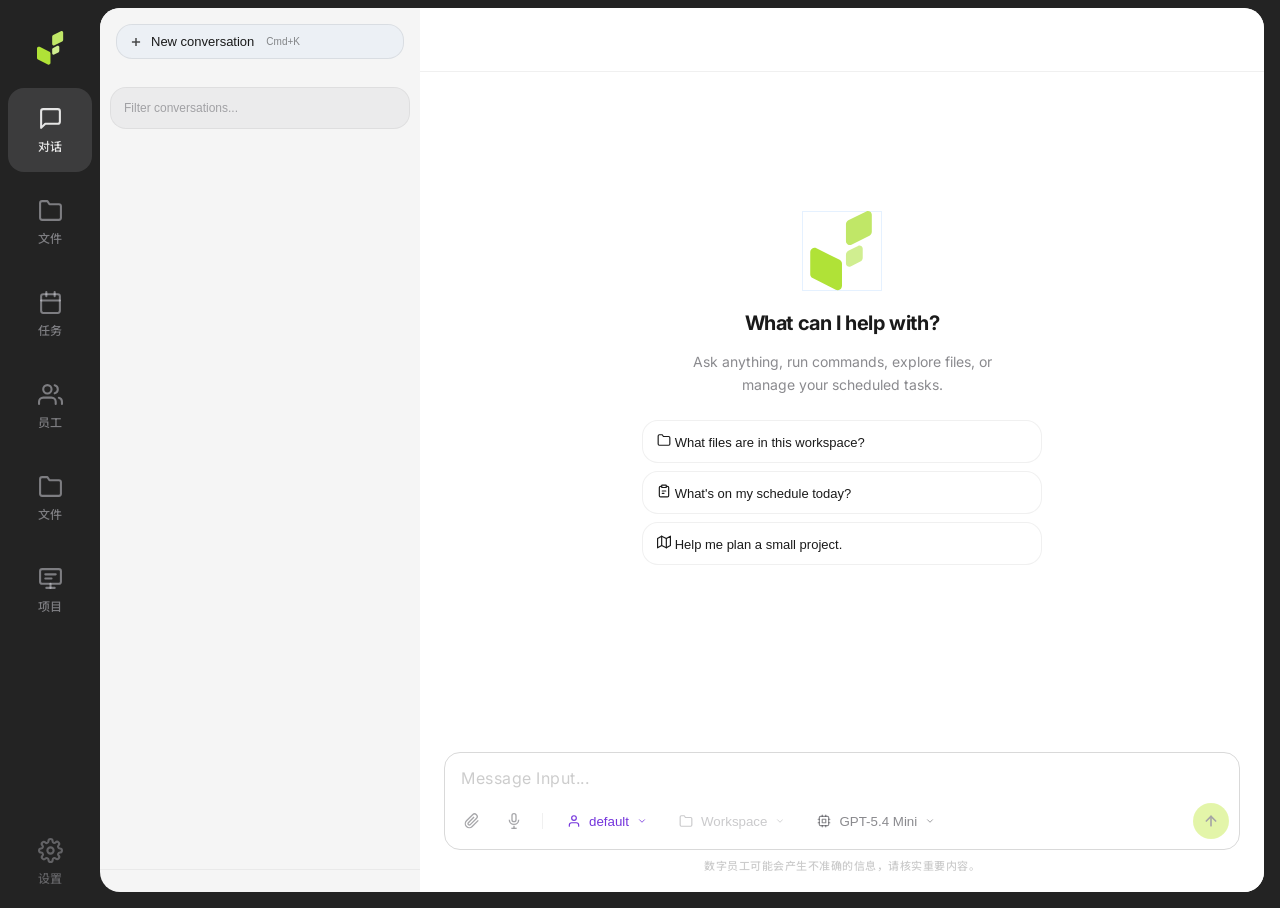
==== commit 7bf8d1e2: "feat: add agentfs — agent file system API, permissions, skill & frontend" ====
--- a/static/index.html
+++ b/static/index.html
@@ -49,6 +49,11 @@
         <svg viewBox="0 0 24 24" fill="none" stroke="currentColor" stroke-width="2" stroke-linecap="round" stroke-linejoin="round"><path d="M22 19a2 2 0 0 1-2 2H4a2 2 0 0 1-2-2V5a2 2 0 0 1 2-2h5l2 3h9a2 2 0 0 1 2 2z"/></svg>
         <span>文件</span>
       </button>
+      <button class="jdui-nav-item" id="afsNavBtn" data-panel="agentfs" onclick="switchPanel('agentfs');_jduiNavActivate(this)">
+        <svg viewBox="0 0 24 24" fill="none" stroke="currentColor" stroke-width="2" stroke-linecap="round" stroke-linejoin="round"><rect x="2" y="3" width="20" height="14" rx="2"/><path d="M8 21h8"/><path d="M12 17v4"/><path d="M7 8h10"/><path d="M7 12h6"/></svg>
+        <span>项目</span>
+        <span class="afs-nav-badge" id="afsNavBadge" style="display:none"></span>
+      </button>
     </div>
     <div class="jdui-nav-bottom" onclick="toggleSettings()">
       <svg viewBox="0 0 24 24" fill="none" stroke="currentColor" stroke-width="2" stroke-linecap="round" stroke-linejoin="round"><circle cx="12" cy="12" r="3"/><path d="M19.4 15a1.65 1.65 0 0 0 .33 1.82l.06.06a2 2 0 0 1-2.83 2.83l-.06-.06a1.65 1.65 0 0 0-1.82-.33 1.65 1.65 0 0 0-1 1.51V21a2 2 0 0 1-4 0v-.09A1.65 1.65 0 0 0 9 19.4a1.65 1.65 0 0 0-1.82.33l-.06.06a2 2 0 0 1-2.83-2.83l.06-.06A1.65 1.65 0 0 0 4.68 15a1.65 1.65 0 0 0-1.51-1H3a2 2 0 0 1 0-4h.09A1.65 1.65 0 0 0 4.6 9a1.65 1.65 0 0 0-.33-1.82l-.06-.06a2 2 0 0 1 2.83-2.83l.06.06A1.65 1.65 0 0 0 9 4.68a1.65 1.65 0 0 0 1-1.51V3a2 2 0 0 1 4 0v.09a1.65 1.65 0 0 0 1 1.51 1.65 1.65 0 0 0 1.82-.33l.06-.06a2 2 0 0 1 2.83 2.83l-.06.06A1.65 1.65 0 0 0 19.4 9a1.65 1.65 0 0 0 1.51 1H21a2 2 0 0 1 0 4h-.09a1.65 1.65 0 0 0-1.51 1z"/></svg>
@@ -488,6 +493,85 @@
         <svg width="48" height="48" viewBox="0 0 24 24" fill="none" stroke="currentColor" stroke-width="1.5"><polyline points="16 16 12 12 8 16"/><line x1="12" y1="12" x2="12" y2="21"/><path d="M20.39 18.39A5 5 0 0 0 18 9h-1.26A8 8 0 1 0 3 16.3"/></svg>
         <span>拖拽文件到此处上传</span>
       </div>
+    </div>
+  </div>
+
+  <!-- ── AgentFS 项目空间 ── -->
+  <div id="agentfsView" style="display:none;">
+    <div class="afs-layout">
+
+      <!-- Col 1: project list -->
+      <div class="afs-sidebar">
+        <div class="afs-sidebar-header">
+          <span class="afs-sidebar-title">我的项目</span>
+          <button class="afs-icon-btn" onclick="afsCreateProject()" title="新建项目">
+            <svg width="14" height="14" viewBox="0 0 24 24" fill="none" stroke="currentColor" stroke-width="2.5" stroke-linecap="round" stroke-linejoin="round"><line x1="12" y1="5" x2="12" y2="19"/><line x1="5" y1="12" x2="19" y2="12"/></svg>
+          </button>
+        </div>
+        <div class="afs-project-list" id="afsProjectList">
+          <div class="afs-loading">加载中...</div>
+        </div>
+        <div class="afs-perm-entry" id="afsPermEntry" onclick="afsOpenPermRequests()" style="display:none">
+          <svg width="12" height="12" viewBox="0 0 24 24" fill="none" stroke="currentColor" stroke-width="2" stroke-linecap="round" stroke-linejoin="round"><path d="M12 22s8-4 8-10V5l-8-3-8 3v7c0 6 8 10 8 10z"/></svg>
+          权限申请
+          <span class="afs-perm-badge" id="afsPermBadge">0</span>
+        </div>
+      </div>
+
+      <!-- Col 2: file tree -->
+      <div class="afs-filetree-col" id="afsFiletreeCol">
+        <div class="afs-detail-empty" id="afsDetailEmpty">
+          <svg width="40" height="40" viewBox="0 0 24 24" fill="none" stroke="currentColor" stroke-width="1.2" stroke-linecap="round" stroke-linejoin="round" style="opacity:.25"><path d="M22 19a2 2 0 0 1-2 2H4a2 2 0 0 1-2-2V5a2 2 0 0 1 2-2h5l2 3h9a2 2 0 0 1 2 2z"/></svg>
+          <span>选择或创建项目</span>
+        </div>
+        <div id="afsProjectDetail" style="display:none;flex-direction:column;height:100%">
+          <!-- Header -->
+          <div class="afs-detail-header">
+            <div style="display:flex;align-items:center;gap:8px;min-width:0">
+              <span class="afs-proj-dot" id="afsDetailDot" style="width:10px;height:10px;border-radius:50%;flex-shrink:0"></span>
+              <div style="min-width:0">
+                <div class="afs-detail-name" id="afsDetailName"></div>
+                <div class="afs-detail-meta" id="afsDetailMeta"></div>
+              </div>
+            </div>
+            <div class="afs-detail-actions">
+              <button class="afs-text-btn" onclick="afsShowAgentPanel()">Agent</button>
+              <button class="afs-text-btn" onclick="afsOpenSkillPanel()">Skill</button>
+              <button class="afs-text-btn" onclick="afsOpenCharter()">章程</button>
+            </div>
+          </div>
+          <!-- File tree -->
+          <div class="afs-tree-wrap" id="afsFileTree">
+            <div class="afs-empty">暂无文件，从文件管理器右键"添加到项目"</div>
+          </div>
+        </div>
+      </div>
+
+      <!-- Col 3: file detail / agent panel -->
+      <div class="afs-detail-panel" id="afsDetailPanel">
+        <div class="afs-detail-empty" id="afsDetailPanelEmpty">
+          <svg width="32" height="32" viewBox="0 0 24 24" fill="none" stroke="currentColor" stroke-width="1.2" stroke-linecap="round" stroke-linejoin="round" style="opacity:.2"><path d="M14 2H6a2 2 0 0 0-2 2v16a2 2 0 0 0 2 2h12a2 2 0 0 0 2-2V8z"/><polyline points="14 2 14 8 20 8"/></svg>
+          <span>选择文件查看详情</span>
+        </div>
+        <!-- File detail -->
+        <div id="afsFileDetail" style="display:none;flex-direction:column;height:100%">
+          <div class="afs-dp-header">
+            <div class="afs-dp-title">文件详情</div>
+          </div>
+          <div class="afs-dp-body" id="afsFileDetailBody"></div>
+        </div>
+        <!-- Agent panel -->
+        <div id="afsAgentPanel" style="display:none;flex-direction:column;height:100%">
+          <div class="afs-dp-header">
+            <div class="afs-dp-title">协作 Agent</div>
+            <button class="afs-icon-btn" onclick="afsAddAgent()" title="添加Agent">
+              <svg width="13" height="13" viewBox="0 0 24 24" fill="none" stroke="currentColor" stroke-width="2.5" stroke-linecap="round" stroke-linejoin="round"><line x1="12" y1="5" x2="12" y2="19"/><line x1="5" y1="12" x2="19" y2="12"/></svg>
+            </button>
+          </div>
+          <div class="afs-dp-body" id="afsAgentMatrix"></div>
+        </div>
+      </div>
+
     </div>
   </div>
   </main>
@@ -877,5 +961,6 @@
 <script src="/static/onboarding.js"></script>
 <script src="/static/boot.js"></script>
 <script src="/static/sysfiles.js"></script>
+<script src="/static/agentfs.js"></script>
 </body>
 </html>
--- a/static/style.css
+++ b/static/style.css
@@ -342,7 +342,7 @@
   .sm-btn{flex:1;padding:8px 0;border-radius:8px;font-size:11px;font-weight:500;background:var(--input-bg);border:1px solid var(--border);color:var(--muted);cursor:pointer;transition:all .15s;text-align:center;letter-spacing:.02em;}
   .sm-btn:hover{background:rgba(255,255,255,0.09);color:var(--text);border-color:rgba(255,255,255,.15);}
   .sm-btn:disabled{opacity:.45;cursor:not-allowed;}
-  .main{flex:1;display:flex;flex-direction:column;overflow:hidden;min-width:0;background:var(--main-bg);}
+  .main{flex:1;display:flex;flex-direction:column;overflow:hidden;min-width:0;background:var(--main-bg);position:relative;}
   .topbar{padding:12px 20px;border-bottom:1px solid var(--border);background:var(--topbar-bg);backdrop-filter:blur(12px);display:flex;align-items:center;justify-content:space-between;flex-shrink:0;position:relative;z-index:10;}
   .topbar-title{font-size:15px;font-weight:600;letter-spacing:-.01em;white-space:nowrap;overflow:hidden;text-overflow:ellipsis;}
   .topbar-meta{font-size:11px;color:var(--muted);margin-top:3px;opacity:.75;white-space:nowrap;overflow:hidden;text-overflow:ellipsis;}
@@ -857,7 +857,7 @@
 .resize-handle{
   position:absolute;
   top:0;bottom:0;
-  width:5px;
+  width:8px;
   cursor:col-resize;
   z-index:10;
   transition:background .15s;
@@ -870,8 +870,8 @@
   .sidebar{position:relative;}
   .rightpanel{position:relative;}
 }
-.sidebar .resize-handle{right:-2px;}
-.rightpanel .resize-handle{left:-2px;}
+.sidebar .resize-handle{right:-4px;}
+.rightpanel .resize-handle{left:-4px;}
 /* Prevent text selection during drag */
 body.resizing{user-select:none;cursor:col-resize;}
 
@@ -1058,3 +1058,64 @@
 .session-item.cli-session[data-source="discord"]::after { color: #5865F2; }
 .session-item.cli-session[data-source="slack"] { border-left-color: #4A154B; }
 .session-item.cli-session[data-source="slack"]::after { color: #4A154B; }
+
+/* ── File Manager Modal ──────────────────────────────────────────────────── */
+.fm-modal{position:fixed;inset:0;z-index:9000;background:rgba(0,0,0,.45);backdrop-filter:blur(4px);}
+.fm-shell{position:absolute;width:90vw;height:88vh;max-width:1400px;min-width:400px;min-height:300px;background:var(--bg);border-radius:14px;box-shadow:0 24px 80px rgba(0,0,0,.35);display:flex;flex-direction:column;overflow:hidden;box-sizing:border-box;}
+/* resize handles */
+.fm-resize{position:absolute;z-index:10;}
+.fm-resize-n {top:-4px;left:8px;right:8px;height:8px;cursor:n-resize;}
+.fm-resize-s {bottom:-4px;left:8px;right:8px;height:8px;cursor:s-resize;}
+.fm-resize-w {left:-4px;top:8px;bottom:8px;width:8px;cursor:w-resize;}
+.fm-resize-e {right:-4px;top:8px;bottom:8px;width:8px;cursor:e-resize;}
+.fm-resize-nw{top:-4px;left:-4px;width:12px;height:12px;cursor:nw-resize;}
+.fm-resize-ne{top:-4px;right:-4px;width:12px;height:12px;cursor:ne-resize;}
+.fm-resize-sw{bottom:-4px;left:-4px;width:12px;height:12px;cursor:sw-resize;}
+.fm-resize-se{bottom:-4px;right:-4px;width:12px;height:12px;cursor:se-resize;}
+.fm-header{display:flex;align-items:center;justify-content:space-between;padding:10px 14px;border-bottom:1px solid var(--border);flex-shrink:0;gap:8px;cursor:move;user-select:none;}
+.fm-header-left{display:flex;align-items:center;gap:6px;min-width:0;overflow:hidden;}
+.fm-header-actions{display:flex;align-items:center;gap:4px;flex-shrink:0;}
+.fm-body{display:flex;flex:1;min-height:0;overflow:hidden;}
+.fm-sidebar{width:240px;flex-shrink:0;display:flex;flex-direction:column;border-right:1px solid var(--border);overflow:hidden;}
+.fm-breadcrumb{padding:6px 10px;font-size:11px;color:var(--muted);border-bottom:1px solid var(--border);display:flex;flex-wrap:wrap;align-items:center;gap:2px;min-height:28px;flex-shrink:0;}
+.fm-tree{flex:1;overflow-y:auto;padding:4px 0;}
+.fm-resize-handle{width:5px;cursor:col-resize;flex-shrink:0;background:transparent;transition:background .15s;z-index:1;}
+.fm-resize-handle:hover,.fm-resize-handle.dragging{background:rgba(124,185,255,.35);}
+.fm-preview{flex:1;display:flex;flex-direction:column;min-width:0;overflow:hidden;}
+.fm-preview-toolbar{display:flex;align-items:center;gap:6px;padding:6px 12px;border-bottom:1px solid var(--border);flex-shrink:0;font-size:12px;}
+.fm-preview-path{font-size:12px;color:var(--muted);overflow:hidden;text-overflow:ellipsis;white-space:nowrap;max-width:300px;}
+.fm-preview-body{flex:1;display:flex;flex-direction:column;overflow:hidden;position:relative;}
+.fm-empty{flex:1;display:flex;flex-direction:column;align-items:center;justify-content:center;gap:12px;color:var(--muted);font-size:13px;}
+.fm-code{flex:1;overflow:auto;padding:0;margin:0;font-family:'SF Mono',ui-monospace,monospace;font-size:12px;line-height:1.6;background:#1e1e2e;white-space:pre;tab-size:2;}
+.fm-code code{display:block;padding:16px;min-height:100%;color:#cdd6f4;background:transparent;font-family:inherit;font-size:inherit;line-height:inherit;white-space:pre;}
+.fm-md{flex:1;overflow-y:auto;padding:32px 40px;line-height:1.8;font-size:14.5px;}
+.fm-md.preview-md h1{font-size:24px;margin:0 0 16px;padding-bottom:10px;}
+.fm-md.preview-md h2{font-size:19px;margin:28px 0 10px;}
+.fm-md.preview-md h3{font-size:16px;margin:20px 0 8px;color:var(--strong);}
+.fm-md.preview-md h4{font-size:14px;font-weight:600;margin:16px 0 6px;color:var(--strong);}
+.fm-md.preview-md p{margin-bottom:14px;max-width:800px;}
+.fm-md.preview-md ul,.fm-md.preview-md ol{margin:6px 0 14px 22px;max-width:800px;}
+.fm-md.preview-md li{margin-bottom:5px;line-height:1.75;}
+.fm-md.preview-md code{font-size:13px;padding:2px 6px;}
+.fm-md.preview-md pre{font-size:13px;line-height:1.6;padding:14px 16px;margin:12px 0;}
+.fm-md.preview-md blockquote{padding:10px 16px;margin:12px 0;border-left-width:4px;border-radius:0 6px 6px 0;background:rgba(255,255,255,.03);}
+.fm-md.preview-md table{font-size:13.5px;margin:14px 0;}
+.fm-md.preview-md th{padding:8px 14px;}
+.fm-md.preview-md td{padding:7px 14px;}
+.fm-md.preview-md hr{margin:20px 0;}
+.fm-img-wrap{flex:1;display:flex;align-items:center;justify-content:center;padding:16px;background:var(--code-bg);}
+.fm-iframe{flex:1;border:none;width:100%;height:100%;}
+/* Excel preview */
+.fm-excel{flex:1;display:flex;flex-direction:column;overflow:hidden;}
+.fm-excel-tabs{display:flex;gap:2px;padding:6px 10px 0;border-bottom:1px solid var(--border);flex-shrink:0;overflow-x:auto;}
+.fm-excel-tab{background:none;border:1px solid transparent;border-bottom:none;border-radius:4px 4px 0 0;padding:4px 12px;font-size:12px;color:var(--muted);cursor:pointer;white-space:nowrap;}
+.fm-excel-tab:hover{color:var(--text);}
+.fm-excel-tab.active{background:var(--bg);border-color:var(--border);color:var(--text);margin-bottom:-1px;}
+.fm-excel-content{flex:1;overflow:auto;padding:12px 16px;}
+.fm-excel-table{border-collapse:collapse;font-size:12.5px;white-space:nowrap;}
+.fm-excel-table td,.fm-excel-table th{border:1px solid var(--border);padding:4px 10px;min-width:60px;}
+.fm-excel-table tr:first-child td,.fm-excel-table th{background:rgba(255,255,255,.06);font-weight:600;position:sticky;top:0;z-index:1;}
+.fm-excel-table tr:nth-child(even) td{background:rgba(255,255,255,.02);}
+.fm-edit-area{flex:1;width:100%;background:var(--code-bg);color:#e2e8f0;border:none;padding:16px;font-family:'SF Mono',ui-monospace,monospace;font-size:12px;line-height:1.6;resize:none;outline:none;}
+/* Tree items reuse .file-item styles */
+.fm-tree .file-item{padding-left:10px;}
--- a/static/jdui.css
+++ b/static/jdui.css
@@ -63,7 +63,7 @@
 [data-theme="jdui"] .composer-wrap::after{content:'数字员工可能会产生不准确的信息，请核实重要内容。';display:block;text-align:center;font-size:11px;color:rgba(0,0,0,0.2);font-weight:500;letter-spacing:0.5px;font-family:'Inter','Noto Sans SC',sans-serif;padding-top:8px;}
 
 /* ── Right panel ── */
-[data-theme="jdui"] .rightpanel{background:#f5f5f5;border-left:none;border-radius:20px;overflow:hidden;margin:0;}
+[data-theme="jdui"] .rightpanel{background:#f5f5f5;border-left:none;border-radius:20px;overflow:hidden;margin:0 0 0 8px;}
 
 .jdui-nav-logo{display:flex;align-items:center;justify-content:center;height:80px;width:100%;flex-shrink:0;}
 .jdui-nav-items{display:flex;flex-direction:column;gap:8px;align-items:center;width:100%;padding:0 8px;}
@@ -175,7 +175,7 @@
 
 /* ── Task/Plan panel (rightmost in layout) ── */
 .jdui-taskpanel{display:none;width:0;flex-direction:column;gap:8px;flex-shrink:0;overflow:hidden;transition:width .38s cubic-bezier(.4,0,.2,1),opacity .32s ease;opacity:0;}
-.jdui-taskpanel.open{display:flex;width:280px;opacity:1;padding:8px 0 8px 8px;}
+.jdui-taskpanel.open{display:flex;width:280px;opacity:1;padding:0 0 0 8px;}
 .jdui-plan-card,.jdui-task-card{background:#f5f5f5;border-radius:20px;padding:16px 20px;display:flex;flex-direction:column;gap:14px;}
 .jdui-plan-card{flex-shrink:0;}
 .jdui-task-card{flex:1;min-height:0;overflow:hidden;}
@@ -364,7 +364,7 @@
 .jdui-topbar-actions button.active svg{color:#206cff;}
 
 /* ── Employee session list (right-side card) ── */
-.jdui-emp-sessions-card{display:none;width:0;overflow:hidden;background:#f5f5f5;border-radius:20px;flex-shrink:0;transition:width .35s cubic-bezier(.4,0,.2,1),padding .35s,opacity .3s;opacity:0;flex-direction:column;margin:8px 0 8px 8px;}
+.jdui-emp-sessions-card{display:none;width:0;overflow:hidden;background:#f5f5f5;border-radius:20px;flex-shrink:0;transition:width .35s cubic-bezier(.4,0,.2,1),padding .35s,opacity .3s;opacity:0;flex-direction:column;margin:0 0 0 8px;}
 .jdui-emp-sessions-card.open{display:flex;width:280px;padding:20px;opacity:1;overflow-y:auto;}
 .jdui-emp-session-item:hover{background:rgba(178,228,13,0.04)!important;border-color:rgba(178,228,13,0.2)!important;}
 
@@ -399,3 +399,1326 @@
   .jdui-model-cards{flex-direction:column;}
   .jdui-capabilities{grid-template-columns:1fr;}
 }
+
+/* ── System File Manager ─────────────────────────────────────────────────── */
+#sysfilesView {
+  position: fixed;
+  top: 0; right: 0; bottom: 0; left: 0;
+  z-index: 11;
+  background: var(--bg);
+  display: none;
+  flex-direction: column;
+  overflow: hidden;
+}
+[data-theme="jdui"] #sysfilesView {
+  left: 100px;
+  border-radius: 0 20px 20px 0;
+}
+#sysfilesView.sf-visible { display: flex; }
+
+.sf-header {
+  display: flex;
+  align-items: center;
+  gap: 8px;
+  padding: 10px 16px;
+  border-bottom: 1px solid var(--border);
+  flex-shrink: 0;
+  background: var(--bg);
+}
+.sf-title {
+  display: flex;
+  align-items: center;
+  gap: 6px;
+  font-size: 13px;
+  font-weight: 600;
+  color: var(--text);
+}
+.sf-header-actions { display: flex; gap: 6px; margin-left: auto; }
+
+.sf-btn {
+  display: inline-flex;
+  align-items: center;
+  gap: 5px;
+  padding: 4px 10px;
+  font-size: 12px;
+  border: 1px solid var(--border2);
+  border-radius: 6px;
+  background: transparent;
+  color: var(--text);
+  cursor: pointer;
+  transition: background .15s;
+}
+.sf-btn:hover { background: var(--hover); }
+.sf-btn-danger { color: var(--accent); border-color: rgba(255,80,80,.3); }
+.sf-btn-danger:hover { background: rgba(255,80,80,.08); }
+
+.sf-body {
+  display: flex;
+  flex: 1;
+  overflow: hidden;
+  position: relative;
+}
+
+/* Tree panel */
+.sf-tree-panel {
+  width: 260px;
+  min-width: 160px;
+  max-width: 480px;
+  display: flex;
+  flex-direction: column;
+  border-right: 1px solid var(--border);
+  overflow: hidden;
+  flex-shrink: 0;
+}
+.sf-tree {
+  flex: 1;
+  overflow-y: auto;
+  padding: 8px 0;
+}
+.sf-loading { padding: 16px; color: var(--muted); font-size: 12px; }
+
+/* Tree nodes */
+.sf-root-node { }
+.sf-root-label {
+  display: flex;
+  align-items: center;
+  gap: 6px;
+  padding: 6px 12px;
+  font-size: 12px;
+  font-weight: 600;
+  color: var(--text);
+  cursor: pointer;
+  user-select: none;
+  border-radius: 6px;
+  margin: 0 4px;
+}
+.sf-root-label:hover { background: var(--hover); }
+.sf-root-label.sf-active { background: var(--hover); color: var(--accent2, #b2e40d); }
+.sf-root-chevron {
+  width: 12px;
+  height: 12px;
+  transition: transform .2s;
+  flex-shrink: 0;
+  opacity: .5;
+}
+.sf-root-chevron.open { transform: rotate(90deg); }
+.sf-root-children { padding-left: 8px; }
+
+.sf-tree-item {
+  display: flex;
+  align-items: center;
+  gap: 5px;
+  padding: 4px 12px;
+  font-size: 12px;
+  color: var(--text);
+  cursor: pointer;
+  border-radius: 6px;
+  margin: 0 4px;
+  white-space: nowrap;
+  overflow: hidden;
+  text-overflow: ellipsis;
+}
+.sf-tree-item:hover { background: var(--hover); }
+.sf-tree-item.sf-selected { background: var(--hover); color: var(--accent2, #b2e40d); }
+.sf-tree-item-name { overflow: hidden; text-overflow: ellipsis; flex: 1; }
+.sf-tree-item-size { color: var(--muted); font-size: 10px; flex-shrink: 0; }
+
+/* Trash entry at bottom of tree */
+.sf-trash-entry {
+  display: flex;
+  align-items: center;
+  gap: 6px;
+  padding: 8px 16px;
+  font-size: 12px;
+  color: var(--muted);
+  cursor: pointer;
+  border-top: 1px solid var(--border);
+  flex-shrink: 0;
+}
+.sf-trash-entry:hover { color: var(--text); background: var(--hover); }
+.sf-trash-count {
+  background: var(--accent);
+  color: #fff;
+  border-radius: 10px;
+  padding: 1px 6px;
+  font-size: 10px;
+}
+
+/* Resize handle */
+.sf-resize-handle {
+  width: 4px;
+  cursor: col-resize;
+  background: transparent;
+  flex-shrink: 0;
+  transition: background .15s;
+}
+.sf-resize-handle:hover, .sf-resize-handle.dragging { background: var(--border2); }
+
+/* Preview panel */
+.sf-preview-panel {
+  flex: 1;
+  display: flex;
+  flex-direction: column;
+  overflow: hidden;
+  position: relative;
+}
+.sf-preview-empty {
+  flex: 1;
+  display: flex;
+  flex-direction: column;
+  align-items: center;
+  justify-content: center;
+  gap: 12px;
+  color: var(--muted);
+  font-size: 13px;
+}
+.sf-preview-toolbar {
+  display: flex;
+  align-items: center;
+  gap: 6px;
+  padding: 8px 12px;
+  border-bottom: 1px solid var(--border);
+  flex-shrink: 0;
+}
+.sf-preview-filename {
+  font-size: 12px;
+  font-weight: 600;
+  color: var(--text);
+  overflow: hidden;
+  text-overflow: ellipsis;
+  white-space: nowrap;
+  max-width: 300px;
+}
+.sf-preview-content {
+  flex: 1;
+  overflow: auto;
+  display: flex;
+  flex-direction: column;
+}
+.sf-code-view {
+  flex: 1;
+  margin: 0;
+  padding: 16px;
+  font-size: 12px;
+  font-family: var(--font-mono, monospace);
+  white-space: pre-wrap;
+  word-break: break-all;
+  overflow: auto;
+  color: var(--text);
+  background: var(--code-bg, var(--bg));
+}
+.sf-md-view {
+  flex: 1;
+  padding: 20px 24px;
+  overflow: auto;
+  font-size: 14px;
+  line-height: 1.7;
+}
+
+/* Versions drawer */
+.sf-drawer {
+  position: absolute;
+  right: 0;
+  top: 0;
+  bottom: 0;
+  width: 280px;
+  background: var(--bg);
+  border-left: 1px solid var(--border);
+  display: flex;
+  flex-direction: column;
+  z-index: 20;
+  box-shadow: -4px 0 16px rgba(0,0,0,.15);
+}
+.sf-drawer-header {
+  display: flex;
+  align-items: center;
+  padding: 12px 16px;
+  border-bottom: 1px solid var(--border);
+  font-size: 13px;
+  font-weight: 600;
+  flex-shrink: 0;
+}
+.sf-drawer-close {
+  margin-left: auto;
+  background: none;
+  border: none;
+  font-size: 18px;
+  cursor: pointer;
+  color: var(--muted);
+  line-height: 1;
+  padding: 0 4px;
+}
+.sf-drawer-close:hover { color: var(--text); }
+.sf-drawer-body { flex: 1; overflow-y: auto; padding: 8px; }
+
+.sf-version-item {
+  display: flex;
+  align-items: center;
+  gap: 8px;
+  padding: 8px 10px;
+  border-radius: 6px;
+  font-size: 12px;
+  cursor: pointer;
+  border: 1px solid var(--border);
+  margin-bottom: 6px;
+}
+.sf-version-item:hover { background: var(--hover); }
+.sf-version-label { flex: 1; color: var(--text); }
+.sf-version-size { color: var(--muted); font-size: 11px; }
+.sf-version-restore {
+  padding: 2px 8px;
+  font-size: 11px;
+  border: 1px solid var(--border2);
+  border-radius: 4px;
+  background: none;
+  color: var(--text);
+  cursor: pointer;
+}
+.sf-version-restore:hover { background: var(--hover); }
+
+/* Trash view */
+.sf-trash-view {
+  position: absolute;
+  inset: 0;
+  background: var(--bg);
+  z-index: 15;
+  display: flex;
+  flex-direction: column;
+}
+.sf-trash-header {
+  display: flex;
+  align-items: center;
+  padding: 10px 16px;
+  border-bottom: 1px solid var(--border);
+  flex-shrink: 0;
+  gap: 8px;
+}
+.sf-trash-list { flex: 1; overflow-y: auto; padding: 8px; }
+.sf-trash-item {
+  display: flex;
+  align-items: center;
+  gap: 10px;
+  padding: 10px 12px;
+  border-radius: 6px;
+  border: 1px solid var(--border);
+  margin-bottom: 6px;
+  font-size: 12px;
+}
+.sf-trash-item-info { flex: 1; overflow: hidden; }
+.sf-trash-item-name { font-weight: 600; color: var(--text); overflow: hidden; text-overflow: ellipsis; white-space: nowrap; }
+.sf-trash-item-meta { color: var(--muted); font-size: 11px; margin-top: 2px; }
+.sf-trash-item-actions { display: flex; gap: 6px; flex-shrink: 0; }
+
+/* Drop overlay */
+.sf-drop-overlay {
+  position: absolute;
+  inset: 0;
+  background: rgba(0,0,0,.5);
+  z-index: 100;
+  display: flex;
+  align-items: center;
+  justify-content: center;
+  pointer-events: none;
+}
+.sf-drop-hint {
+  display: flex;
+  flex-direction: column;
+  align-items: center;
+  gap: 12px;
+  color: #fff;
+  font-size: 16px;
+}
+
+/* ── AgentFS 项目空间 ─────────────────────────────────────────────────────── */
+#agentfsView {
+  position: absolute;
+  inset: 0;
+  display: none;
+  flex-direction: column;
+  background: var(--bg);
+  z-index: 10;
+}
+#agentfsView.afs-visible { display: flex; }
+
+.afs-layout {
+  display: flex;
+  height: 100%;
+  overflow: hidden;
+}
+
+/* ── Col 1: project list ── */
+.afs-sidebar {
+  width: 200px;
+  min-width: 160px;
+  border-right: 1px solid var(--border);
+  display: flex;
+  flex-direction: column;
+  background: var(--sidebar-bg, var(--bg));
+  flex-shrink: 0;
+}
+.afs-sidebar-header {
+  display: flex;
+  align-items: center;
+  padding: 10px 12px 8px;
+  border-bottom: 1px solid var(--border);
+}
+.afs-sidebar-title {
+  flex: 1;
+  font-size: 10px;
+  font-weight: 700;
+  text-transform: uppercase;
+  letter-spacing: 1px;
+  color: var(--muted);
+}
+.afs-project-list {
+  flex: 1;
+  overflow-y: auto;
+  padding: 6px 0;
+}
+.afs-proj-item {
+  display: flex;
+  align-items: center;
+  gap: 8px;
+  padding: 8px 12px;
+  cursor: pointer;
+  transition: background .12s;
+}
+.afs-proj-item:hover { background: var(--hover); }
+.afs-proj-item.active { background: var(--active-bg, rgba(124,185,255,.1)); }
+.afs-proj-dot {
+  width: 8px;
+  height: 8px;
+  border-radius: 50%;
+  flex-shrink: 0;
+}
+.afs-proj-info { flex: 1; min-width: 0; }
+.afs-proj-name {
+  font-size: 13px;
+  font-weight: 600;
+  color: var(--text);
+  overflow: hidden;
+  text-overflow: ellipsis;
+  white-space: nowrap;
+}
+.afs-proj-item.active .afs-proj-name { color: var(--accent); }
+.afs-proj-meta {
+  font-size: 10px;
+  color: var(--muted);
+  margin-top: 1px;
+}
+.afs-perm-entry {
+  display: flex;
+  align-items: center;
+  gap: 6px;
+  padding: 8px 12px;
+  border-top: 1px solid var(--border);
+  font-size: 12px;
+  color: var(--muted);
+  cursor: pointer;
+  transition: background .12s;
+}
+.afs-perm-entry:hover { color: var(--text); background: var(--hover); }
+.afs-perm-badge {
+  margin-left: auto;
+  background: #e53e3e;
+  color: #fff;
+  font-size: 10px;
+  font-weight: 700;
+  padding: 1px 5px;
+  border-radius: 8px;
+}
+
+/* ── Col 2: file tree ── */
+.afs-filetree-col {
+  flex: 1;
+  min-width: 0;
+  border-right: 1px solid var(--border);
+  display: flex;
+  flex-direction: column;
+  overflow: hidden;
+}
+.afs-detail-header {
+  display: flex;
+  align-items: center;
+  justify-content: space-between;
+  padding: 10px 14px;
+  border-bottom: 1px solid var(--border);
+  gap: 8px;
+  flex-shrink: 0;
+}
+.afs-detail-name {
+  font-size: 14px;
+  font-weight: 700;
+  color: var(--text);
+}
+.afs-detail-meta {
+  font-size: 11px;
+  color: var(--muted);
+  margin-top: 2px;
+  display: flex;
+  gap: 10px;
+}
+.afs-detail-meta span { display: flex; align-items: center; gap: 4px; }
+.afs-detail-actions {
+  display: flex;
+  gap: 4px;
+  flex-shrink: 0;
+}
+.afs-text-btn {
+  background: none;
+  border: 1px solid var(--border);
+  color: var(--muted);
+  font-size: 11px;
+  padding: 3px 8px;
+  border-radius: 5px;
+  cursor: pointer;
+  transition: all .12s;
+  font-family: inherit;
+}
+.afs-text-btn:hover { border-color: var(--accent); color: var(--accent); }
+.afs-tree-wrap {
+  flex: 1;
+  overflow-y: auto;
+  padding: 6px 0;
+}
+
+/* File tree items */
+.afs-folder-row {
+  display: flex;
+  align-items: center;
+  gap: 6px;
+  padding: 5px 12px;
+  cursor: pointer;
+  font-size: 12px;
+  color: var(--text);
+  font-weight: 600;
+  transition: background .1s;
+}
+.afs-folder-row:hover { background: var(--hover); }
+.afs-folder-row .afs-folder-icon { color: var(--accent); font-size: 11px; }
+.afs-folder-count {
+  margin-left: auto;
+  font-size: 10px;
+  color: var(--muted);
+  background: var(--hover);
+  padding: 1px 5px;
+  border-radius: 4px;
+  font-weight: 400;
+}
+.afs-folder-children { padding-left: 16px; }
+.afs-file-row {
+  display: flex;
+  align-items: center;
+  gap: 8px;
+  padding: 5px 12px;
+  cursor: pointer;
+  font-size: 12px;
+  color: var(--text-secondary, var(--muted));
+  transition: background .1s;
+  border-radius: 0;
+}
+.afs-file-row:hover { background: var(--hover); color: var(--text); }
+.afs-file-row.active { background: var(--active-bg, rgba(124,185,255,.1)); color: var(--accent); }
+.afs-file-icon {
+  width: 20px;
+  height: 20px;
+  border-radius: 4px;
+  display: flex;
+  align-items: center;
+  justify-content: center;
+  font-size: 10px;
+  flex-shrink: 0;
+}
+.afs-file-icon.pdf { background: rgba(248,81,73,.12); color: #f85149; }
+.afs-file-icon.doc { background: rgba(88,166,255,.12); color: #58a6ff; }
+.afs-file-icon.img { background: rgba(63,185,80,.12); color: #3fb950; }
+.afs-file-icon.xls { background: rgba(232,168,62,.12); color: var(--accent); }
+.afs-file-icon.ppt { background: rgba(248,81,73,.12); color: #ff7b72; }
+.afs-file-icon.txt { background: rgba(139,148,158,.12); color: #8b949e; }
+.afs-file-name { flex: 1; overflow: hidden; text-overflow: ellipsis; white-space: nowrap; }
+.afs-file-remove {
+  opacity: 0;
+  background: none;
+  border: none;
+  color: var(--muted);
+  cursor: pointer;
+  padding: 2px 4px;
+  border-radius: 3px;
+  font-size: 12px;
+  line-height: 1;
+  transition: all .1s;
+}
+.afs-file-row:hover .afs-file-remove { opacity: 1; }
+.afs-file-remove:hover { background: var(--hover); color: #e53e3e; }
+
+/* ── Col 3: detail panel ── */
+.afs-detail-panel {
+  width: 220px;
+  min-width: 180px;
+  flex-shrink: 0;
+  display: flex;
+  flex-direction: column;
+  overflow: hidden;
+}
+.afs-dp-header {
+  display: flex;
+  align-items: center;
+  padding: 10px 12px 8px;
+  border-bottom: 1px solid var(--border);
+  gap: 6px;
+}
+.afs-dp-title {
+  flex: 1;
+  font-size: 10px;
+  font-weight: 700;
+  text-transform: uppercase;
+  letter-spacing: 1px;
+  color: var(--muted);
+}
+.afs-dp-body {
+  flex: 1;
+  overflow-y: auto;
+  padding: 12px;
+}
+
+/* File detail body */
+.afs-fd-file {
+  display: flex;
+  align-items: center;
+  gap: 8px;
+  padding: 8px;
+  background: var(--hover);
+  border-radius: 8px;
+  margin-bottom: 12px;
+}
+.afs-fd-file .afs-file-icon { width: 24px; height: 24px; }
+.afs-fd-filename { font-size: 12px; font-weight: 600; color: var(--text); flex: 1; overflow: hidden; text-overflow: ellipsis; white-space: nowrap; }
+.afs-fd-badge {
+  font-size: 9px;
+  padding: 1px 5px;
+  border-radius: 3px;
+  font-weight: 600;
+  background: rgba(63,185,80,.12);
+  color: #3fb950;
+}
+.afs-fd-meta {
+  font-size: 11px;
+  color: var(--muted);
+  border-top: 1px solid var(--border);
+  padding-top: 8px;
+}
+.afs-fd-row {
+  display: flex;
+  justify-content: space-between;
+  padding: 4px 0;
+}
+.afs-fd-label { font-size: 11px; color: var(--muted); }
+.afs-fd-value { font-size: 11px; color: var(--text); text-align: right; max-width: 60%; word-break: break-all; }
+.afs-fd-missing { font-size: 11px; color: #e53e3e; padding: 4px 0; }
+.afs-fd-actions { margin-top: 12px; }
+
+/* Smart recommend */
+  margin-top: 12px;
+  padding: 10px;
+  background: linear-gradient(135deg, rgba(124,185,255,.06), transparent);
+  border: 1px solid rgba(124,185,255,.2);
+  border-radius: 8px;
+}
+.afs-recommend-title {
+  font-size: 10px;
+  color: var(--accent);
+  font-weight: 600;
+  margin-bottom: 6px;
+  display: flex;
+  align-items: center;
+  gap: 4px;
+}
+.afs-recommend-item {
+  display: flex;
+  align-items: center;
+  gap: 6px;
+  font-size: 11px;
+  color: var(--muted);
+  padding: 3px 6px;
+  background: var(--hover);
+  border-radius: 5px;
+  cursor: pointer;
+  margin-bottom: 4px;
+  transition: background .1s;
+}
+.afs-recommend-item:hover { background: var(--active-bg, rgba(124,185,255,.1)); color: var(--text); }
+
+/* Agent cards */
+.afs-agent-card {
+  display: flex;
+  align-items: center;
+  gap: 8px;
+  border: 1px solid var(--border);
+  border-radius: 8px;
+  padding: 10px;
+  margin-bottom: 8px;
+  transition: border-color .12s;
+}
+.afs-agent-card:hover { border-color: var(--accent); }
+.afs-agent-avatar {
+  width: 28px;
+  height: 28px;
+  border-radius: 6px;
+  background: rgba(124,185,255,.15);
+  color: var(--accent);
+  display: flex;
+  align-items: center;
+  justify-content: center;
+  font-size: 11px;
+  font-weight: 700;
+  flex-shrink: 0;
+}
+.afs-agent-info { flex: 1; min-width: 0; }
+.afs-agent-name { font-size: 12px; font-weight: 600; color: var(--text); }
+.afs-agent-role { font-size: 10px; color: var(--muted); }
+.afs-agent-perms { display: flex; gap: 3px; flex-shrink: 0; }
+.afs-perm-toggle {
+  font-size: 10px;
+  padding: 2px 6px;
+  border-radius: 4px;
+  border: 1px solid var(--border);
+  cursor: pointer;
+  font-family: inherit;
+  transition: all .12s;
+}
+.afs-perm-toggle.on { background: rgba(124,185,255,.15); border-color: var(--accent); color: var(--accent); }
+.afs-perm-toggle.off { background: none; color: var(--muted); }
+.afs-agent-remove {
+  background: none;
+  border: none;
+  color: var(--muted);
+  cursor: pointer;
+  font-size: 13px;
+  padding: 2px 4px;
+  border-radius: 3px;
+  transition: all .1s;
+  flex-shrink: 0;
+}
+.afs-agent-remove:hover { color: #e53e3e; }
+
+/* Shared */
+.afs-icon-btn {
+  background: none;
+  border: 1px solid var(--border);
+  color: var(--muted);
+  width: 24px;
+  height: 24px;
+  border-radius: 5px;
+  cursor: pointer;
+  display: flex;
+  align-items: center;
+  justify-content: center;
+  transition: all .12s;
+  flex-shrink: 0;
+}
+.afs-icon-btn:hover { border-color: var(--accent); color: var(--accent); }
+
+.afs-detail-empty {
+  flex: 1;
+  display: flex;
+  flex-direction: column;
+  align-items: center;
+  justify-content: center;
+  gap: 10px;
+  color: var(--muted);
+  font-size: 12px;
+}
+
+.afs-empty {
+  padding: 24px 12px;
+  text-align: center;
+  color: var(--muted);
+  font-size: 12px;
+}
+.afs-loading {
+  padding: 16px 12px;
+  color: var(--muted);
+  font-size: 12px;
+}
+
+/* Dialogs */
+.afs-dialog-overlay {
+  position: fixed;
+  inset: 0;
+  background: rgba(0,0,0,.45);
+  z-index: 9999;
+  display: flex;
+  align-items: center;
+  justify-content: center;
+}
+.afs-dialog {
+  background: var(--bg);
+  border: 1px solid var(--border);
+  border-radius: 12px;
+  box-shadow: 0 8px 32px rgba(0,0,0,.2);
+  display: flex;
+  flex-direction: column;
+  overflow: hidden;
+}
+.afs-dialog-header {
+  display: flex;
+  align-items: center;
+  justify-content: space-between;
+  padding: 12px 16px;
+  border-bottom: 1px solid var(--border);
+  font-size: 13px;
+  font-weight: 600;
+  color: var(--text);
+}
+.afs-dialog-close {
+  background: none;
+  border: none;
+  color: var(--muted);
+  font-size: 18px;
+  cursor: pointer;
+  line-height: 1;
+  padding: 0 2px;
+}
+.afs-dialog-close:hover { color: var(--text); }
+.afs-dialog-body { padding: 16px; }
+.afs-dialog-footer {
+  display: flex;
+  justify-content: flex-end;
+  gap: 8px;
+  padding: 12px 16px;
+  border-top: 1px solid var(--border);
+}
+
+/* Form elements in dialogs */
+.afs-form-row { margin-bottom: 12px; }
+.afs-form-label { font-size: 11px; color: var(--muted); margin-bottom: 4px; display: block; }
+.afs-input {
+  width: 100%;
+  background: var(--input-bg, var(--hover));
+  border: 1px solid var(--border);
+  border-radius: 6px;
+  padding: 7px 10px;
+  font-size: 13px;
+  color: var(--text);
+  font-family: inherit;
+  outline: none;
+  transition: border-color .12s;
+}
+.afs-input:focus { border-color: var(--accent); }
+.afs-select {
+  width: 100%;
+  background: var(--input-bg, var(--hover));
+  border: 1px solid var(--border);
+  border-radius: 6px;
+  padding: 7px 10px;
+  font-size: 13px;
+  color: var(--text);
+  font-family: inherit;
+  outline: none;
+  cursor: pointer;
+}
+.afs-color-row {
+  display: flex;
+  gap: 6px;
+  flex-wrap: wrap;
+  margin-top: 4px;
+}
+.afs-color-swatch {
+  width: 20px;
+  height: 20px;
+  border-radius: 50%;
+  cursor: pointer;
+  border: 2px solid transparent;
+  transition: border-color .1s;
+}
+.afs-color-swatch.selected { border-color: var(--text); }
+
+/* Buttons */
+.sf-btn {
+  background: var(--hover);
+  border: 1px solid var(--border);
+  color: var(--text);
+  padding: 6px 14px;
+  border-radius: 6px;
+  font-size: 12px;
+  cursor: pointer;
+  font-family: inherit;
+  transition: all .12s;
+}
+.sf-btn:hover { border-color: var(--accent); color: var(--accent); }
+.sf-btn-primary {
+  background: var(--accent);
+  border-color: var(--accent);
+  color: #fff;
+}
+.sf-btn-primary:hover { filter: brightness(1.1); color: #fff; }
+
+/* Toast */
+.afs-toast {
+  position: fixed;
+  bottom: 24px;
+  left: 50%;
+  transform: translateX(-50%) translateY(20px);
+  background: var(--panel-bg, #222);
+  color: var(--text);
+  border: 1px solid var(--border);
+  border-radius: 8px;
+  padding: 8px 16px;
+  font-size: 12px;
+  z-index: 99999;
+  opacity: 0;
+  transition: opacity .2s, transform .2s;
+  pointer-events: none;
+}
+.afs-toast.show { opacity: 1; transform: translateX(-50%) translateY(0); }
+
+/* Project picker popup */
+.afs-picker {
+  position: fixed;
+  background: var(--bg);
+  border: 1px solid var(--border);
+  border-radius: 8px;
+  box-shadow: 0 4px 16px rgba(0,0,0,.15);
+  z-index: 9999;
+  min-width: 160px;
+  padding: 4px;
+}
+.afs-picker-header {
+  font-size: 10px;
+  font-weight: 700;
+  text-transform: uppercase;
+  letter-spacing: 1px;
+  color: var(--muted);
+  padding: 6px 8px 4px;
+}
+.afs-picker-item {
+  display: flex;
+  align-items: center;
+  gap: 8px;
+  padding: 7px 8px;
+  font-size: 12px;
+  color: var(--text);
+  cursor: pointer;
+  border-radius: 5px;
+  transition: background .1s;
+}
+.afs-picker-item:hover { background: var(--hover); }
+.afs-picker-cancel {
+  padding: 6px 8px;
+  font-size: 11px;
+  color: var(--muted);
+  cursor: pointer;
+  border-top: 1px solid var(--border);
+  margin-top: 2px;
+  text-align: center;
+  border-radius: 0 0 5px 5px;
+  transition: background .1s;
+}
+.afs-picker-cancel:hover { background: var(--hover); }
+
+/* Perm requests list */
+.afs-req-item {
+  padding: 10px 0;
+  border-bottom: 1px solid var(--border);
+  font-size: 12px;
+}
+.afs-req-item:last-child { border-bottom: none; }
+.afs-req-path { color: var(--text); font-weight: 500; margin-bottom: 4px; }
+.afs-req-meta { color: var(--muted); font-size: 11px; margin-bottom: 8px; }
+.afs-req-actions { display: flex; gap: 6px; }
+
+
+.afs-perm-badge {
+  background: var(--accent);
+  color: #fff;
+  border-radius: 10px;
+  padding: 1px 6px;
+  font-size: 10px;
+  margin-left: auto;
+}
+
+/* Nav badge */
+.afs-nav-badge {
+  position: absolute;
+  top: 4px;
+  right: 4px;
+  background: var(--accent);
+  color: #fff;
+  border-radius: 8px;
+  padding: 1px 4px;
+  font-size: 9px;
+  line-height: 1.4;
+}
+.jdui-nav-item { position: relative; }
+
+/* Detail panel */
+.afs-detail {
+  flex: 1;
+  display: flex;
+  flex-direction: column;
+  overflow: hidden;
+}
+.afs-detail-empty {
+  flex: 1;
+  display: flex;
+  flex-direction: column;
+  align-items: center;
+  justify-content: center;
+  gap: 12px;
+  color: var(--muted);
+  font-size: 13px;
+}
+.afs-detail-header {
+  display: flex;
+  align-items: flex-start;
+  justify-content: space-between;
+  padding: 12px 16px;
+  border-bottom: 1px solid var(--border);
+  gap: 12px;
+}
+.afs-detail-name {
+  font-size: 15px;
+  font-weight: 600;
+  color: var(--text);
+}
+.afs-detail-desc {
+  font-size: 12px;
+  color: var(--muted);
+  margin-top: 2px;
+}
+.afs-detail-actions { display: flex; gap: 6px; flex-shrink: 0; }
+
+/* Tabs */
+.afs-tabs {
+  display: flex;
+  border-bottom: 1px solid var(--border);
+  padding: 0 16px;
+  gap: 0;
+}
+.afs-tab {
+  background: none;
+  border: none;
+  border-bottom: 2px solid transparent;
+  padding: 8px 12px;
+  font-size: 12px;
+  color: var(--muted);
+  cursor: pointer;
+  transition: color .15s, border-color .15s;
+}
+.afs-tab:hover { color: var(--text); }
+.afs-tab.active { color: var(--accent); border-bottom-color: var(--accent); }
+
+.afs-tab-content {
+  flex: 1;
+  overflow-y: auto;
+  padding: 12px 16px;
+}
+
+/* File list */
+.afs-file-list { display: flex; flex-direction: column; gap: 2px; }
+.afs-file-row {
+  display: flex;
+  align-items: center;
+  gap: 8px;
+  padding: 6px 8px;
+  border-radius: 6px;
+  font-size: 12px;
+  color: var(--text);
+  transition: background .15s;
+}
+.afs-file-row:hover { background: var(--hover); }
+.afs-file-row.afs-file-missing { opacity: .5; }
+.afs-file-icon { flex-shrink: 0; color: var(--muted); }
+.afs-file-name { flex: 1; overflow: hidden; text-overflow: ellipsis; white-space: nowrap; }
+.afs-file-source {
+  font-size: 10px;
+  color: var(--muted);
+  background: var(--hover);
+  padding: 1px 6px;
+  border-radius: 10px;
+  white-space: nowrap;
+}
+.afs-file-size { font-size: 10px; color: var(--muted); white-space: nowrap; }
+.afs-file-remove {
+  background: none;
+  border: none;
+  color: var(--muted);
+  cursor: pointer;
+  font-size: 14px;
+  padding: 0 2px;
+  line-height: 1;
+  opacity: 0;
+  transition: opacity .15s;
+}
+.afs-file-row:hover .afs-file-remove { opacity: 1; }
+.afs-file-remove:hover { color: var(--accent); }
+
+/* Agent matrix */
+.afs-agent-matrix { display: flex; flex-direction: column; gap: 8px; margin-bottom: 16px; }
+.afs-agent-row {
+  display: flex;
+  align-items: center;
+  gap: 10px;
+  padding: 8px 10px;
+  border: 1px solid var(--border);
+  border-radius: 8px;
+  font-size: 12px;
+}
+.afs-agent-name { flex: 1; font-weight: 500; }
+.afs-agent-role { color: var(--muted); font-size: 11px; }
+.afs-agent-perms { display: flex; gap: 4px; }
+.afs-perm-chip {
+  padding: 2px 8px;
+  border-radius: 10px;
+  font-size: 10px;
+  cursor: pointer;
+  border: 1px solid var(--border);
+  background: none;
+  color: var(--muted);
+  transition: all .15s;
+}
+.afs-perm-chip.active-read { background: rgba(80,200,120,.15); color: #50c878; border-color: #50c878; }
+.afs-perm-chip.active-write { background: rgba(124,185,255,.15); color: #7cb9ff; border-color: #7cb9ff; }
+.afs-agent-remove {
+  background: none;
+  border: none;
+  color: var(--muted);
+  cursor: pointer;
+  font-size: 13px;
+  padding: 0 2px;
+}
+.afs-agent-remove:hover { color: var(--accent); }
+
+.afs-agent-add {
+  display: flex;
+  gap: 8px;
+  align-items: center;
+  padding-top: 8px;
+  border-top: 1px solid var(--border);
+}
+
+/* Permission matrix table */
+.afs-perm-matrix { margin-bottom: 12px; }
+.afs-perm-table { width: 100%; border-collapse: collapse; font-size: 12px; }
+.afs-perm-table th {
+  text-align: left;
+  padding: 6px 8px;
+  color: var(--muted);
+  font-weight: 500;
+  border-bottom: 1px solid var(--border);
+}
+.afs-perm-table td { padding: 6px 8px; border-bottom: 1px solid var(--border); }
+.afs-perm-quick { display: flex; gap: 8px; }
+
+/* Buttons */
+.afs-btn {
+  display: inline-flex;
+  align-items: center;
+  gap: 4px;
+  padding: 4px 10px;
+  border: 1px solid var(--border);
+  border-radius: 6px;
+  background: none;
+  color: var(--text);
+  font-size: 12px;
+  cursor: pointer;
+  transition: background .15s, border-color .15s;
+  white-space: nowrap;
+}
+.afs-btn:hover { background: var(--hover); border-color: var(--accent); }
+.afs-btn-primary { background: var(--accent); color: #fff; border-color: var(--accent); }
+.afs-btn-primary:hover { opacity: .85; }
+
+/* Inputs */
+.afs-select, .afs-input {
+  padding: 4px 8px;
+  border: 1px solid var(--border);
+  border-radius: 6px;
+  background: var(--input-bg, var(--bg));
+  color: var(--text);
+  font-size: 12px;
+  outline: none;
+}
+.afs-select:focus, .afs-input:focus { border-color: var(--accent); }
+.afs-input { flex: 1; }
+
+/* Project picker popup */
+.afs-picker {
+  position: fixed;
+  z-index: 9999;
+  background: var(--panel-bg, var(--bg));
+  border: 1px solid var(--border);
+  border-radius: 8px;
+  box-shadow: 0 8px 24px rgba(0,0,0,.3);
+  min-width: 180px;
+  max-width: 240px;
+  overflow: hidden;
+}
+.afs-picker-header {
+  padding: 8px 12px;
+  font-size: 11px;
+  font-weight: 600;
+  color: var(--muted);
+  border-bottom: 1px solid var(--border);
+}
+.afs-picker-item {
+  display: flex;
+  align-items: center;
+  gap: 8px;
+  padding: 7px 12px;
+  font-size: 12px;
+  cursor: pointer;
+  color: var(--text);
+}
+.afs-picker-item:hover { background: var(--hover); }
+
+/* Context menu item */
+.sf-ctx-item {
+  display: flex;
+  align-items: center;
+  gap: 8px;
+  padding: 7px 14px;
+  font-size: 12px;
+  cursor: pointer;
+  color: var(--text);
+  white-space: nowrap;
+}
+.sf-ctx-item:hover { background: var(--hover); }
+.sf-ctx-menu {
+  position: fixed;
+  z-index: 9999;
+  background: var(--panel-bg, var(--bg));
+  border: 1px solid var(--border);
+  border-radius: 8px;
+  box-shadow: 0 8px 24px rgba(0,0,0,.3);
+  overflow: hidden;
+  min-width: 160px;
+}
+
+/* Permission requests dialog */
+.afs-dialog-overlay {
+  position: fixed;
+  inset: 0;
+  background: rgba(0,0,0,.5);
+  z-index: 9998;
+  display: flex;
+  align-items: center;
+  justify-content: center;
+}
+.afs-dialog {
+  background: var(--panel-bg, var(--bg));
+  border: 1px solid var(--border);
+  border-radius: 12px;
+  padding: 20px;
+  min-width: 360px;
+  max-width: 480px;
+  max-height: 80vh;
+  overflow-y: auto;
+  box-shadow: 0 16px 48px rgba(0,0,0,.4);
+}
+.afs-dialog-title {
+  font-size: 14px;
+  font-weight: 600;
+  margin-bottom: 16px;
+  color: var(--text);
+}
+.afs-req-item {
+  border: 1px solid var(--border);
+  border-radius: 8px;
+  padding: 12px;
+  margin-bottom: 10px;
+  font-size: 12px;
+}
+.afs-req-who { font-weight: 600; color: var(--text); margin-bottom: 4px; }
+.afs-req-file { color: var(--muted); margin-bottom: 4px; font-family: monospace; font-size: 11px; }
+.afs-req-reason { color: var(--text); margin-bottom: 10px; }
+.afs-req-actions { display: flex; gap: 8px; }
+
+/* Skill panel */
+.afs-skill-panel {
+  padding: 16px;
+  font-size: 12px;
+}
+.afs-skill-content {
+  background: var(--code-bg, rgba(0,0,0,.2));
+  border-radius: 8px;
+  padding: 12px;
+  font-family: monospace;
+  font-size: 11px;
+  white-space: pre-wrap;
+  max-height: 400px;
+  overflow-y: auto;
+  margin: 12px 0;
+  color: var(--text);
+}
+
+/* Charter editor */
+.afs-charter-editor {
+  width: 100%;
+  min-height: 200px;
+  padding: 10px;
+  border: 1px solid var(--border);
+  border-radius: 8px;
+  background: var(--input-bg, var(--bg));
+  color: var(--text);
+  font-size: 12px;
+  font-family: monospace;
+  resize: vertical;
+  outline: none;
+  margin: 12px 0;
+}
+.afs-charter-editor:focus { border-color: var(--accent); }
+
+/* Toast */
+.afs-toast {
+  position: fixed;
+  bottom: 24px;
+  left: 50%;
+  transform: translateX(-50%) translateY(20px);
+  background: var(--panel-bg, #222);
+  color: var(--text);
+  border: 1px solid var(--border);
+  border-radius: 8px;
+  padding: 8px 16px;
+  font-size: 12px;
+  z-index: 99999;
+  opacity: 0;
+  transition: opacity .2s, transform .2s;
+  pointer-events: none;
+}
+.afs-toast.show { opacity: 1; transform: translateX(-50%) translateY(0); }
+
+/* Empty state */
+.afs-empty {
+  padding: 24px;
+  text-align: center;
+  color: var(--muted);
+  font-size: 12px;
+}
+.afs-loading {
+  padding: 16px;
+  color: var(--muted);
+  font-size: 12px;
+}
+
+/* ── sysfiles context menu ─────────────────────────────────────────────── */
+.sf-context-menu {
+  background: var(--bg, #fff);
+  border: 1px solid var(--border, #e5e5e5);
+  border-radius: 8px;
+  box-shadow: 0 4px 16px rgba(0,0,0,.12);
+  padding: 4px;
+  min-width: 140px;
+}
+.sf-ctx-item {
+  display: flex;
+  align-items: center;
+  gap: 8px;
+  padding: 7px 10px;
+  font-size: 12px;
+  color: var(--text, #1a1a1a);
+  cursor: pointer;
+  border-radius: 5px;
+  transition: background .12s;
+}
+.sf-ctx-item:hover { background: var(--hover, rgba(0,0,0,.05)); }
